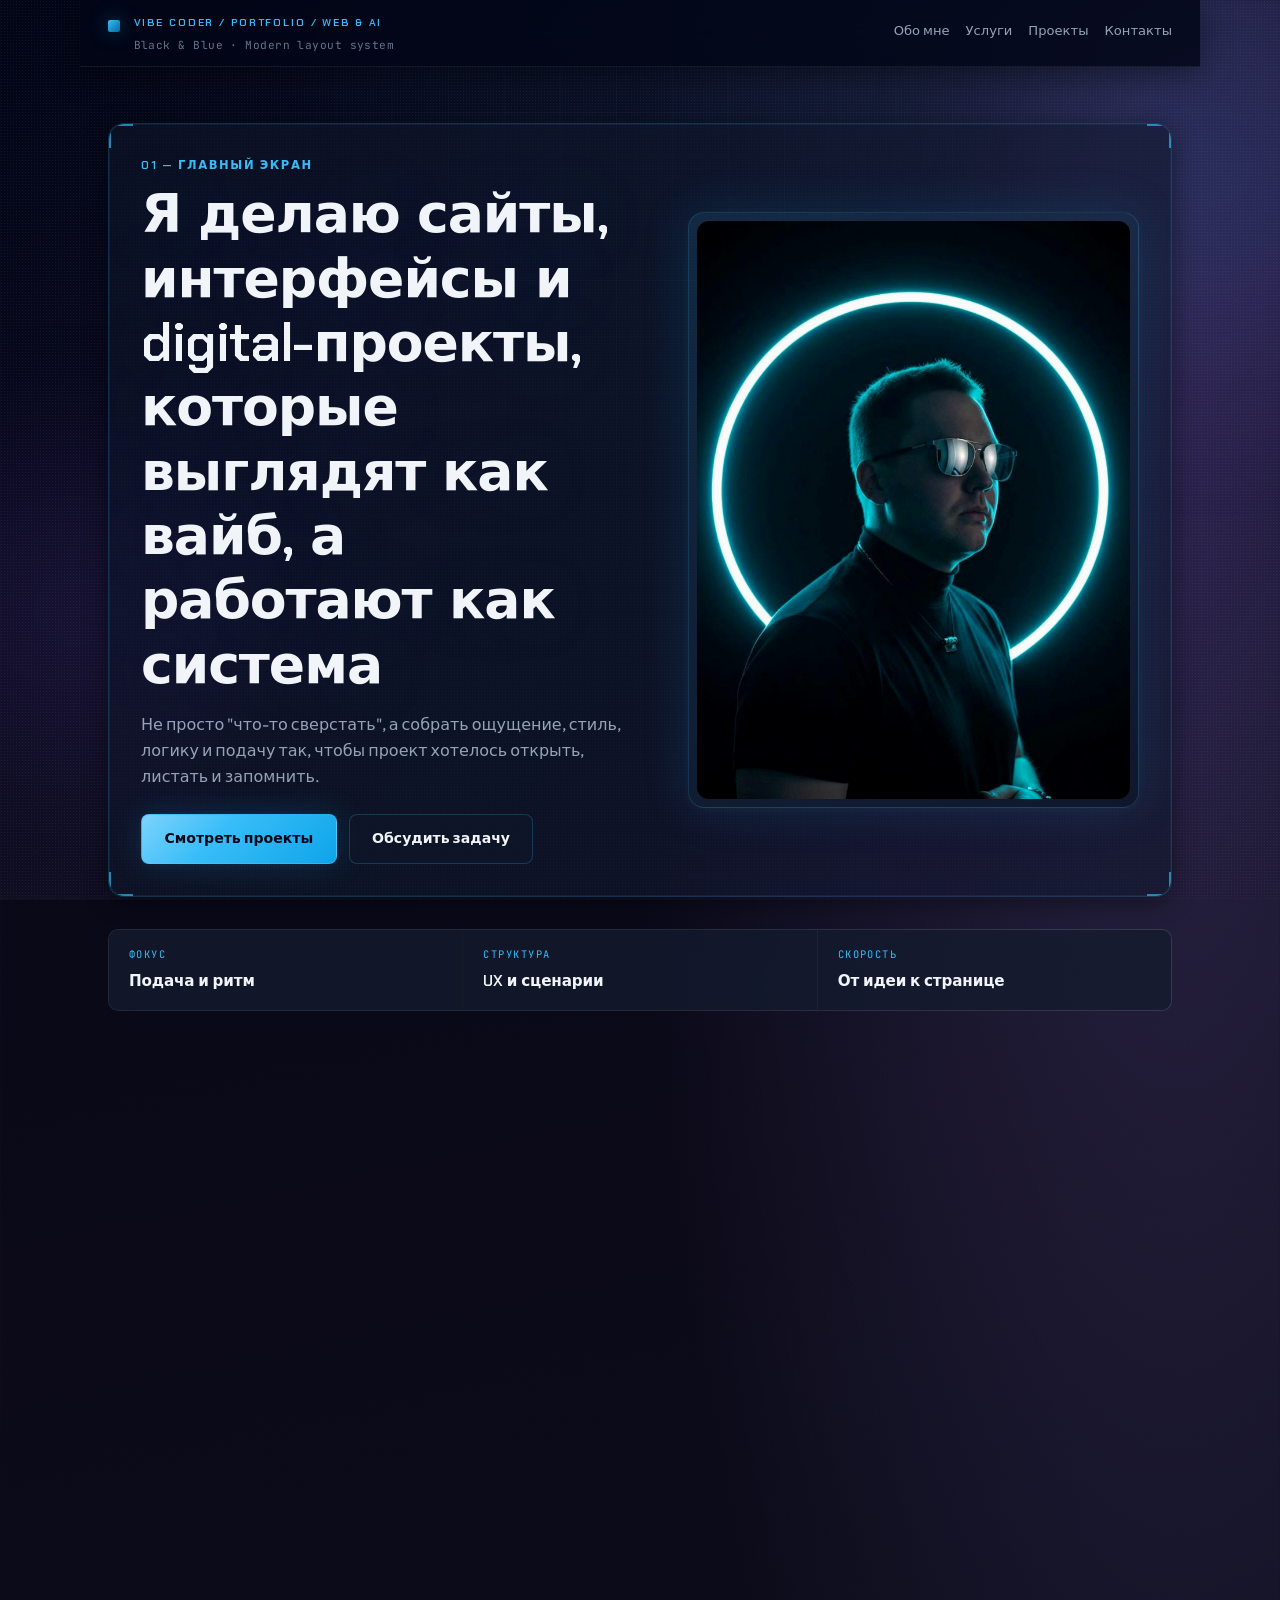
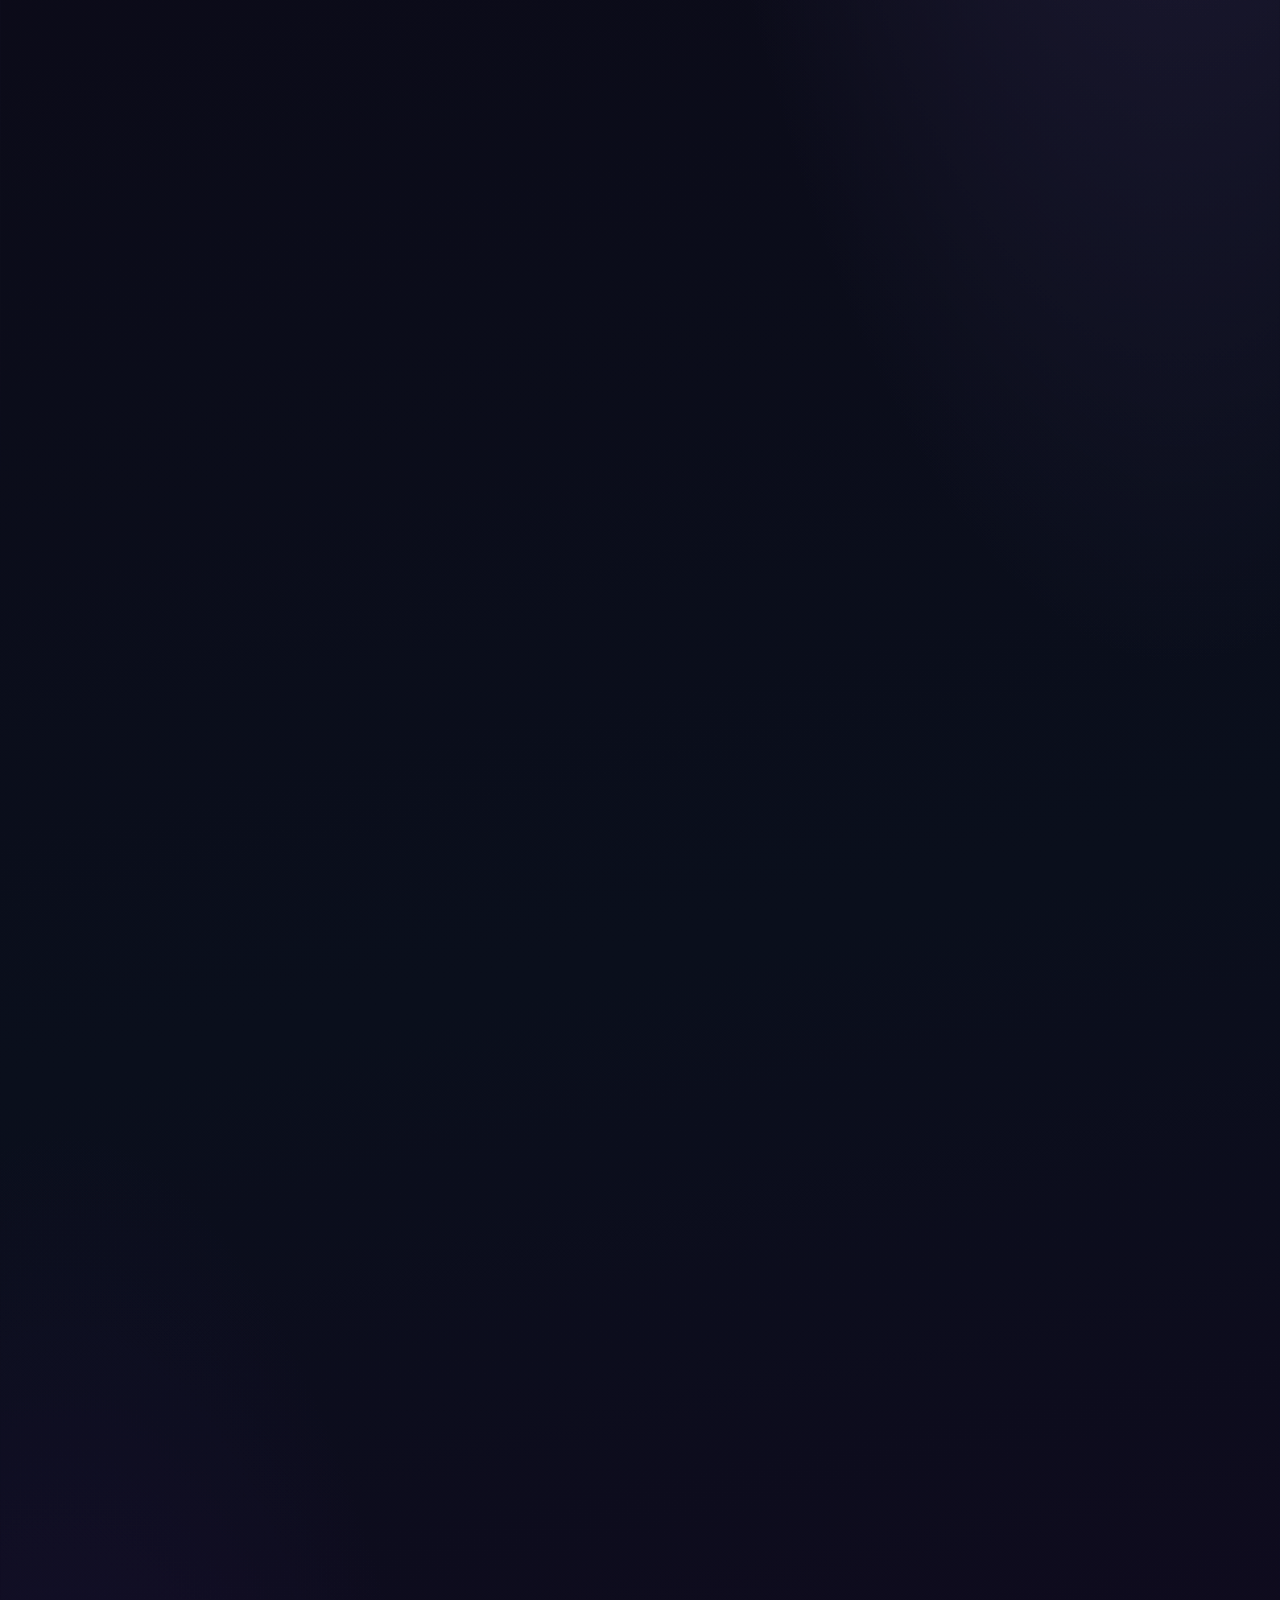
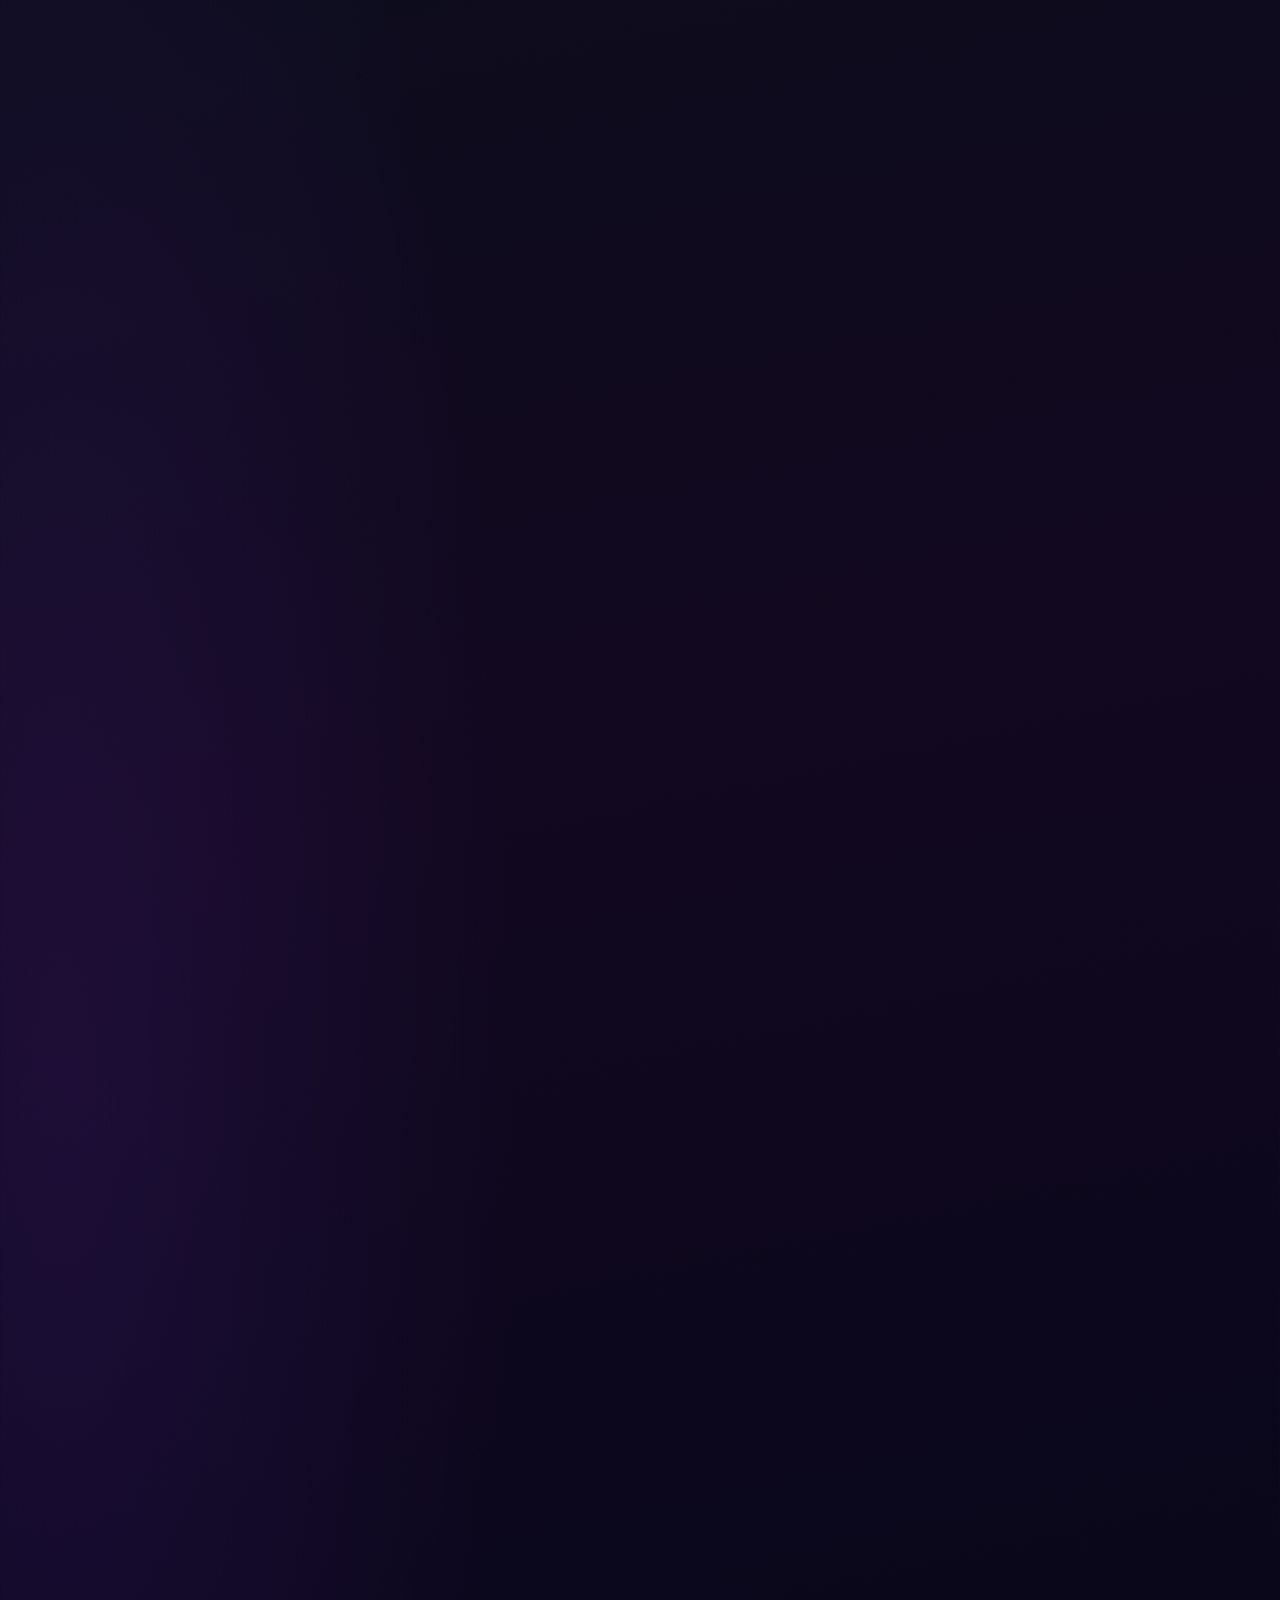
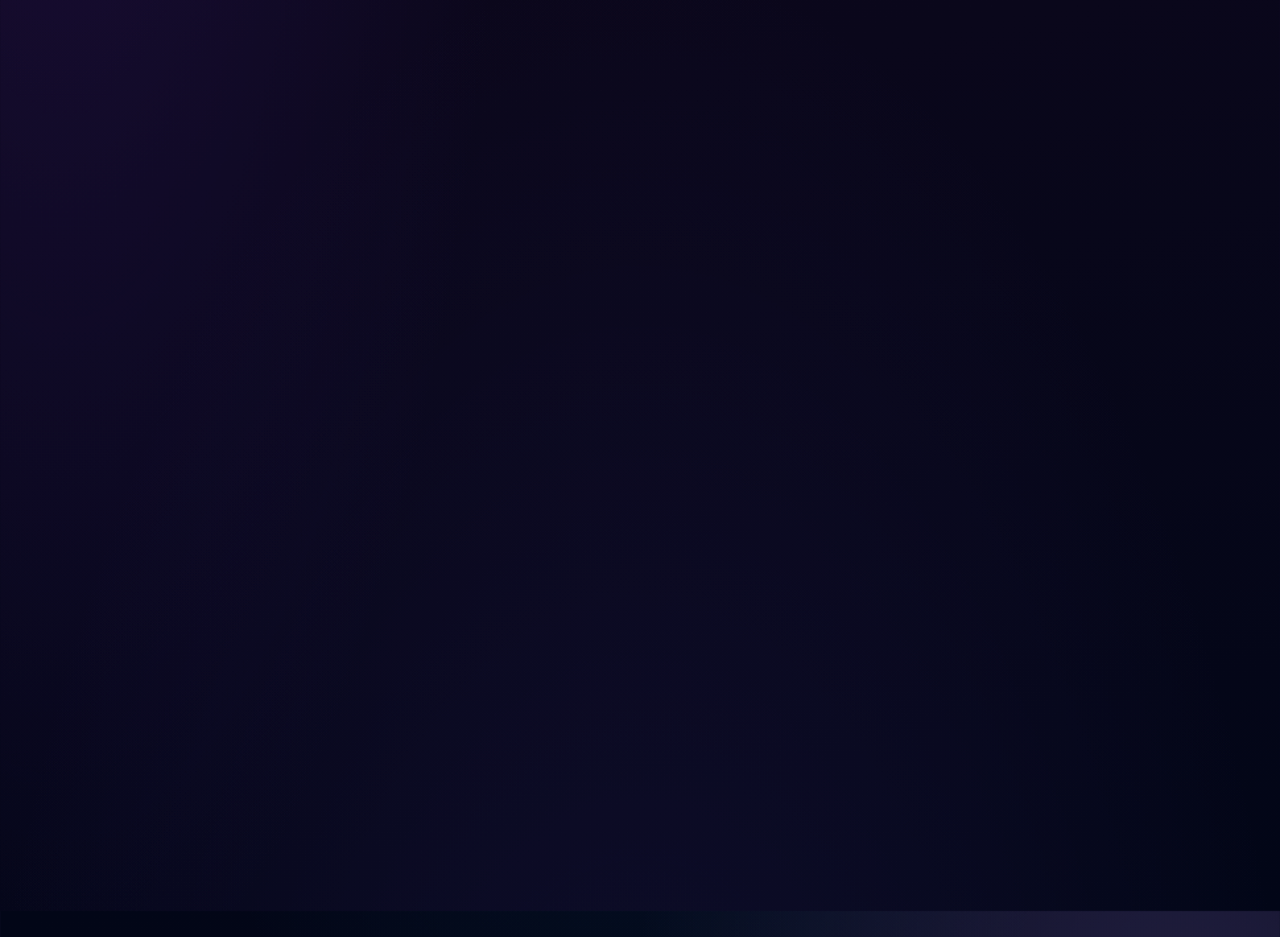
==== index.html @ a3bf0d2c "новый репозиторий" ====
<!DOCTYPE html>
<html lang="ru">
<head>
  <meta charset="UTF-8">
  <meta name="viewport" content="width=device-width, initial-scale=1.0">
  <title>Vibe Coder — Portfolio</title>
  <meta name="description" content="Портфолио вайб-кодера: сайты, интерфейсы и digital-проекты с сильной подачей.">
  <link rel="preconnect" href="https://fonts.googleapis.com">
  <link rel="preconnect" href="https://fonts.gstatic.com" crossorigin>
  <link href="https://fonts.googleapis.com/css2?family=Chakra+Petch:wght@500;600;700&family=JetBrains+Mono:wght@400;500&family=Outfit:wght@400;500;600;700&display=swap" rel="stylesheet">
  <link rel="stylesheet" href="styles.css">
</head>
<body class="theme-cyber">
  <div class="grain" aria-hidden="true"></div>
  <div class="grid-bg" aria-hidden="true"></div>
  <div class="glow-orb glow-orb--1" aria-hidden="true"></div>
  <div class="glow-orb glow-orb--2" aria-hidden="true"></div>

  <header class="site-header">
    <div class="brand">
      <span class="brand__mark" aria-hidden="true"></span>
      <div class="brand__text">
        <p class="topline">Vibe Coder / Portfolio / Web &amp; AI</p>
        <p class="brand__tag">Black &amp; Blue · Modern layout system</p>
      </div>
    </div>
    <nav class="main-nav" aria-label="Основная навигация">
      <a href="#about">Обо мне</a>
      <a href="#skills">Услуги</a>
      <a href="#projects">Проекты</a>
      <a href="#contacts">Контакты</a>
    </nav>
  </header>

  <main class="page-main">
    <section class="section section--hero" id="hero">
      <div class="hero__inner deck-panel">
        <div class="deck-panel__corners" aria-hidden="true"></div>
        <div class="hero-content">
          <span class="section-label">01 — Главный экран</span>
          <h1 class="hero-title" id="hero-title">Я делаю сайты, интерфейсы и digital-проекты, которые выглядят как вайб, а работают как система</h1>
          <p class="lead">
            Не просто "что-то сверстать", а собрать ощущение, стиль, логику и подачу так, чтобы проект хотелось открыть, листать и запомнить.
          </p>
          <div class="hero-actions">
            <a class="btn btn-solid" href="#projects">Смотреть проекты</a>
            <a class="btn btn-ghost" href="#cta">Обсудить задачу</a>
          </div>
        </div>
        <div class="hero-photo-wrap">
          <img
            class="hero-photo"
            src="assets/photo-hero.jpg"
            alt="Портрет владельца портфолио"
          >
        </div>
      </div>
      <div class="metrics-strip">
        <div class="metric">
          <span class="metric__k">Фокус</span>
          <span class="metric__v">Подача и ритм</span>
        </div>
        <div class="metric">
          <span class="metric__k">Структура</span>
          <span class="metric__v">UX и сценарии</span>
        </div>
        <div class="metric">
          <span class="metric__k">Скорость</span>
          <span class="metric__v">От идеи к странице</span>
        </div>
      </div>
    </section>

    <section class="section section--band reveal" id="about">
      <header class="section-head">
        <span class="section-label">02 — Обо мне</span>
        <h2>Я не просто пишу код — я собираю впечатление</h2>
      </header>
      <p class="section-lead">
        Я работаю на стыке кода, визуала, UX и AI-инструментов. Для меня сайт — это не набор блоков. Это ощущение от проекта, ритм, подача, структура и то, как человек чувствует себя внутри интерфейса.
      </p>
      <ul class="list-grid">
        <li><span class="list-grid__i"></span>Лендинги</li>
        <li><span class="list-grid__i"></span>Портфолио</li>
        <li><span class="list-grid__i"></span>Промо-страницы</li>
        <li><span class="list-grid__i"></span>Интерфейсы</li>
        <li><span class="list-grid__i"></span>Спецпроекты</li>
        <li><span class="list-grid__i"></span>Digital-концепты</li>
        <li><span class="list-grid__i"></span>AI-first сайты и продукты</li>
      </ul>
      <p>
        Мой подход — сделать быстро, красиво и не бездумно. Чтобы проект не выглядел как очередной шаблон, собранный без вкуса и идеи.
      </p>
    </section>

    <section class="section reveal" id="skills">
      <header class="section-head">
        <span class="section-label">03 — Компетенции</span>
        <h2>Что я делаю</h2>
      </header>
      <div class="cards-grid">
        <article class="card">
          <span class="card__idx">01</span>
          <h3>Лендинги</h3>
          <p>Сайты, которые не просто "есть", а собирают внимание, держат ритм и ведут человека по смыслу.</p>
        </article>
        <article class="card">
          <span class="card__idx">02</span>
          <h3>Портфолио и личные сайты</h3>
          <p>Страницы, которые показывают не только работы, но и стиль, характер и уровень.</p>
        </article>
        <article class="card">
          <span class="card__idx">03</span>
          <h3>Визуальные концепты</h3>
          <p>Когда нужен не просто сайт, а ощущение: атмосфера, характер, настроение, подача.</p>
        </article>
        <article class="card">
          <span class="card__idx">04</span>
          <h3>AI + Web</h3>
          <p>Использую нейросети как инструмент ускорения и усиления идей, а не как замену мышлению.</p>
        </article>
        <article class="card">
          <span class="card__idx">05</span>
          <h3>UX и структура</h3>
          <p>Продумываю, как человек читает, куда смотрит, где теряется и где принимает решение.</p>
        </article>
        <article class="card">
          <span class="card__idx">06</span>
          <h3>Быстрый запуск</h3>
          <p>Могу собрать сильную первую версию быстро, без месяцев бесконечных согласований.</p>
        </article>
      </div>
    </section>

    <section class="section section--band approach reveal">
      <header class="section-head">
        <span class="section-label">04 — Процесс</span>
        <h2>Как я работаю</h2>
      </header>
      <ol class="steps">
        <li>
          <span class="steps__num">01</span>
          <h3>Сначала вайб</h3>
          <p>Я смотрю не только на задачу, но и на ощущение, которое должен передавать проект.</p>
        </li>
        <li>
          <span class="steps__num">02</span>
          <h3>Потом структура</h3>
          <p>Красивый сайт без логики — это просто красивая обертка. Поэтому я собираю смысл, сценарий и путь пользователя.</p>
        </li>
        <li>
          <span class="steps__num">03</span>
          <h3>Потом реализация</h3>
          <p>Когда есть стиль и логика, проект собирается быстрее, точнее и выглядит сильно.</p>
        </li>
      </ol>
    </section>

    <section class="section reveal" id="projects">
      <header class="section-head">
        <span class="section-label">05 — Кейсы</span>
        <h2>Избранные проекты</h2>
      </header>
      <p class="section-lead">Подборка кейсов: от лендингов и портфолио до промо и концептов.</p>

      <div class="projects-grid">
        <article class="project">
          <span class="card__idx">A</span>
          <h3>AI Landing Experience</h3>
          <p>Лендинг для digital-продукта с акцентом на атмосферу, скорость восприятия и современный визуал.</p>
          <p class="done">Что сделано: структура, тексты, дизайн-концепция, сборка.</p>
        </article>
        <article class="project">
          <span class="card__idx">B</span>
          <h3>Portfolio for Creative Expert</h3>
          <p>Личный сайт-портфолио, который показывает не только кейсы, но и стиль человека.</p>
          <p class="done">Что сделано: позиционирование, подача, визуальный ритм, упаковка работ.</p>
        </article>
        <article class="project">
          <span class="card__idx">C</span>
          <h3>Bot &amp; Funnel Page</h3>
          <p>Промо-страница под воронку и digital-продукт с акцентом на конверсию и легкость восприятия.</p>
          <p class="done">Что сделано: логика блоков, тексты, CTA, визуальный каркас.</p>
        </article>
        <article class="project">
          <span class="card__idx">D</span>
          <h3>Concept Site for AI Creator</h3>
          <p>Сайт с упором на трендовую подачу, сильный первый экран и ощущение "это хочется переслать".</p>
          <p class="done">Что сделано: creative direction, структура, визуальная концепция.</p>
        </article>
      </div>
    </section>

    <section class="section section--band why reveal">
      <header class="section-head">
        <span class="section-label">06 — Ценность</span>
        <h2>Почему ко мне идут не просто за кодом</h2>
      </header>
      <div class="why__panel deck-panel">
        <div class="deck-panel__corners" aria-hidden="true"></div>
        <p>
          Потому что я умею видеть проект целиком: не только как это собрать, но и как это подать, как это будет восприниматься, где человек зацепится взглядом, что запомнит и почему это будет выглядеть дороже, чем стоит.
        </p>
        <p class="accent-line">Эстетика + структура + digital-мышление + скорость</p>
      </div>
    </section>

    <section class="section stack reveal">
      <header class="section-head">
        <span class="section-label">07 — Стек</span>
        <h2>Инструменты</h2>
      </header>
      <div class="badges">
        <span>ChatGPT</span>
        <span>Cursor</span>
        <span>HTML / CSS / JS</span>
        <span>React</span>
        <span>Tailwind</span>
        <span>Framer Motion</span>
        <span>Figma</span>
        <span>Tilda / Webflow / custom</span>
        <span>Telegram / Bots / AI tools</span>
      </div>
      <p class="stack-note">Главный инструмент — не стек, а вкус, насмотренность и умение собирать цельное впечатление.</p>
    </section>

    <section class="section section--band audience reveal">
      <header class="section-head">
        <span class="section-label">08 — Аудитория</span>
        <h2>Кому подойдет моя работа</h2>
      </header>
      <ul class="audience-list">
        <li>Экспертам</li>
        <li>Креаторам</li>
        <li>Digital-проектам</li>
        <li>AI-продуктам</li>
        <li>Студиям</li>
        <li>Тем, кому нужен сайт с характером</li>
        <li>Тем, кто не хочет шаблонную безликую страницу</li>
      </ul>
    </section>

    <section class="section manifesto reveal">
      <div class="manifesto__wrap deck-panel">
        <div class="deck-panel__corners" aria-hidden="true"></div>
        <span class="section-label section-label--center">09 — Манифест</span>
        <blockquote>
          Хороший сайт — это не когда "нормально сверстано". Это когда у проекта появляется энергия, форма и ощущение, что он живой.
        </blockquote>
      </div>
    </section>

    <section class="section final-cta reveal" id="cta">
      <header class="section-head section-head--center">
        <span class="section-label">10 — Следующий шаг</span>
        <h2>Если тебе нужен сайт, который выглядит сильно и ощущается современно — давай соберем</h2>
      </header>
      <p class="section-lead section-lead--center">Концепция, структура, упаковка и реализация — от первого вайба до готовой страницы.</p>
      <div class="hero-actions hero-actions--center">
        <a class="btn btn-solid" href="#contacts">Написать мне</a>
        <a class="btn btn-ghost" href="#projects">К проектам</a>
      </div>
    </section>
  </main>

  <footer class="site-footer reveal" id="contacts">
    <div class="site-footer__grid">
      <div class="footer-brand">
        <span class="brand__mark brand__mark--lg" aria-hidden="true"></span>
        <div>
          <p class="footer-brand__name">Vibe Coder</p>
          <p class="footer-brand__sub">Portfolio · Web &amp; AI · Black &amp; Blue system</p>
        </div>
      </div>
      <div class="footer-col">
        <p class="footer-col__title">Контакты</p>
        <p><strong>Telegram:</strong> @yourname</p>
        <p><strong>Email:</strong> hello@yourmail.com</p>
      </div>
      <div class="footer-col">
        <p class="footer-col__title">Площадки</p>
        <p>Behance / Dribbble / GitHub / Notion / Instagram</p>
      </div>
    </div>
    <p class="site-footer__bar">© Портфолио · Собрано как единая визуальная система</p>
  </footer>

  <script>
    (function () {
      function escapeHtml(str) {
        var d = document.createElement("div");
        d.textContent = str;
        return d.innerHTML;
      }

      var reduced = window.matchMedia("(prefers-reduced-motion: reduce)").matches;
      var h1 = document.getElementById("hero-title");
      if (h1 && !reduced) {
        var raw = h1.textContent.trim();
        var words = raw.split(/\s+/).filter(Boolean);
        h1.innerHTML = words
          .map(function (w, i) {
            return (
              '<span class="blur-text__word" style="--word-i:' +
              i +
              '" aria-hidden="true">' +
              escapeHtml(w) +
              "</span>"
            );
          })
          .join(" ");
        h1.setAttribute("aria-label", raw);
        h1.classList.add("hero-title--ready");
        var blurIo = new IntersectionObserver(
          function (entries) {
            entries.forEach(function (entry) {
              if (!entry.isIntersecting) return;
              entry.target.classList.add("is-blur-visible");
              blurIo.unobserve(entry.target);
            });
          },
          { threshold: 0.12, rootMargin: "0px 0px -40px 0px" }
        );
        blurIo.observe(h1);
      }

      if (reduced) {
        document.querySelectorAll(".reveal").forEach(function (el) {
          el.classList.add("is-visible");
        });
        return;
      }
      var io = new IntersectionObserver(
        function (entries) {
          entries.forEach(function (entry) {
            if (entry.isIntersecting) entry.target.classList.add("is-visible");
          });
        },
        { threshold: 0.08, rootMargin: "0px 0px -32px 0px" }
      );
      document.querySelectorAll(".reveal").forEach(function (el) {
        io.observe(el);
      });
    })();
  </script>
</body>
</html>
---- styles.css ----
/* Полная визуальная система под шаблон Black & Blue Modern Cybersecurity (Canva) */

:root {
  --bg-deep: #020617;
  --bg: #0a0f1c;
  --bg-band: #0c1220;
  --bg-elevated: #0f172a;
  --bg-card: rgba(15, 23, 42, 0.55);
  --text: #f1f5f9;
  --text-secondary: #94a3b8;
  --muted: #64748b;
  --accent: #38bdf8;
  --accent-strong: #0ea5e9;
  --accent-deep: #0369a1;
  --accent-glow: rgba(56, 189, 248, 0.4);
  --line: rgba(56, 189, 248, 0.22);
  --line-dim: rgba(148, 163, 184, 0.1);
  --card-border: rgba(56, 189, 248, 0.18);
  --shadow-sm: 0 2px 8px 0 rgba(63, 69, 81, 0.16);
  --shadow-panel: 0 4px 24px rgba(0, 0, 0, 0.45), 0 0 0 1px rgba(56, 189, 248, 0.08) inset;
  --shadow-glow: 0 0 48px rgba(14, 165, 233, 0.15);
  --lilac: #a78bfa;
  --lilac-deep: #7c3aed;
  --lilac-glow: rgba(167, 139, 250, 0.22);
  --violet-glow: rgba(139, 92, 246, 0.18);
  --max-width: 1120px;
  --space-section: clamp(3.5rem, 8vw, 6.5rem);
  --space-gutter: clamp(1rem, 4vw, 1.75rem);
  --radius-lg: 16px;
  --radius-sm: 10px;
  --font-body: "Outfit", system-ui, sans-serif;
  --font-heading: "Chakra Petch", system-ui, sans-serif;
  --font-mono: "JetBrains Mono", ui-monospace, monospace;
  --ease-out: cubic-bezier(0.22, 1, 0.36, 1);
  --dur: 0.85s;
  /* Анимация заголовка: плавное появление слов */
  --blur-word-delay: 0.14s;
  --blur-word-duration: 0.95s;
  --blur-ease: cubic-bezier(0.33, 1, 0.32, 1);
}

*,
*::before,
*::after {
  box-sizing: border-box;
}

html {
  scroll-behavior: smooth;
  color-scheme: dark;
}

body.theme-cyber {
  margin: 0;
  color: var(--text);
  background-color: var(--bg-deep);
  background-image:
    radial-gradient(ellipse 95% 70% at 50% -28%, rgba(14, 165, 233, 0.14), transparent 52%),
    radial-gradient(ellipse 75% 55% at 92% 8%, rgba(167, 139, 250, 0.2), transparent 58%),
    radial-gradient(ellipse 65% 50% at 5% 75%, rgba(124, 58, 237, 0.12), transparent 55%),
    radial-gradient(ellipse 90% 45% at 50% 110%, rgba(139, 92, 246, 0.1), transparent 60%),
    linear-gradient(
      168deg,
      #020617 0%,
      #0c0a18 22%,
      #0a0f1c 45%,
      #12081f 68%,
      #020617 100%
    );
  font-family: var(--font-body);
  line-height: 1.65;
  min-height: 100vh;
  position: relative;
}

body.theme-cyber::after {
  content: "";
  position: fixed;
  inset: 0;
  z-index: 0;
  pointer-events: none;
  background: linear-gradient(
    125deg,
    transparent 0%,
    rgba(167, 139, 250, 0.06) 35%,
    rgba(56, 189, 248, 0.05) 52%,
    rgba(124, 58, 237, 0.07) 78%,
    transparent 100%
  );
  opacity: 0.85;
}

.glow-orb {
  position: fixed;
  border-radius: 50%;
  filter: blur(80px);
  pointer-events: none;
  z-index: 0;
  opacity: 0.35;
}

.glow-orb--1 {
  width: min(60vw, 520px);
  height: min(60vw, 520px);
  top: -10%;
  right: -15%;
  background: radial-gradient(
    circle,
    rgba(14, 165, 233, 0.42) 0%,
    rgba(167, 139, 250, 0.28) 42%,
    transparent 72%
  );
}

.glow-orb--2 {
  width: min(50vw, 400px);
  height: min(50vw, 400px);
  bottom: 10%;
  left: -10%;
  background: radial-gradient(
    circle,
    rgba(139, 92, 246, 0.38) 0%,
    rgba(124, 58, 237, 0.22) 45%,
    transparent 72%
  );
}

.grid-bg {
  position: fixed;
  inset: 0;
  z-index: 0;
  pointer-events: none;
  background-image:
    linear-gradient(rgba(167, 139, 250, 0.035) 1px, transparent 1px),
    linear-gradient(90deg, rgba(56, 189, 248, 0.04) 1px, transparent 1px);
  background-size: 56px 56px;
  mask-image: radial-gradient(ellipse 75% 65% at 50% 25%, black 15%, transparent 70%);
}

.grain {
  position: fixed;
  inset: 0;
  pointer-events: none;
  opacity: 0.055;
  background-image: radial-gradient(#fff 0.35px, transparent 0.35px);
  background-size: 3px 3px;
  z-index: 1;
}

.page-main {
  position: relative;
  z-index: 2;
}

.site-header,
.section {
  position: relative;
  z-index: 2;
}

/* ——— Шапка + бренд ——— */
.site-header {
  position: sticky;
  top: 0;
  z-index: 50;
  max-width: var(--max-width);
  margin: 0 auto;
  padding: 0.9rem var(--space-gutter) 0.75rem;
  display: flex;
  flex-wrap: wrap;
  align-items: center;
  justify-content: space-between;
  gap: 0.75rem 1.5rem;
  backdrop-filter: blur(20px);
  -webkit-backdrop-filter: blur(20px);
  background: rgba(2, 6, 23, 0.82);
  border-bottom: 1px solid var(--line-dim);
  box-shadow: 0 8px 32px rgba(0, 0, 0, 0.4);
}

.brand {
  display: flex;
  align-items: flex-start;
  gap: 0.85rem;
  flex: 1 1 auto;
  min-width: min(100%, 14rem);
}

.brand__mark {
  width: 12px;
  height: 12px;
  margin-top: 0.35rem;
  flex-shrink: 0;
  background: linear-gradient(135deg, var(--accent), var(--accent-deep));
  box-shadow: 0 0 20px var(--accent-glow);
  border-radius: 2px;
}

.brand__mark--lg {
  width: 16px;
  height: 16px;
  margin-top: 0.2rem;
}

.brand__text {
  min-width: 0;
}

.topline {
  margin: 0;
  font-family: var(--font-heading);
  text-transform: uppercase;
  letter-spacing: 0.18em;
  font-size: 0.65rem;
  font-weight: 600;
  color: var(--accent);
}

.brand__tag {
  margin: 0.25rem 0 0;
  font-size: 0.7rem;
  color: var(--muted);
  font-family: var(--font-mono);
  letter-spacing: 0.04em;
}

.main-nav {
  display: flex;
  gap: 1rem;
  flex-wrap: wrap;
  justify-content: flex-end;
  margin-left: auto;
  padding-bottom: 0.4rem;
}

.main-nav a {
  color: var(--text-secondary);
  text-decoration: none;
  font-size: 0.82rem;
  font-weight: 500;
  position: relative;
  padding: 0.2rem 0;
  transition: color 0.25s var(--ease-out);
}

.main-nav a::after {
  content: "";
  position: absolute;
  left: 0;
  bottom: 0;
  width: 100%;
  height: 1px;
  background: linear-gradient(90deg, var(--accent), transparent);
  transform: scaleX(0);
  transform-origin: left;
  transition: transform 0.3s var(--ease-out);
}

.main-nav a:hover {
  color: var(--accent);
}

.main-nav a:hover::after,
.main-nav a:focus-visible::after {
  transform: scaleX(1);
}

.main-nav a:focus-visible {
  outline: 2px solid var(--accent);
  outline-offset: 4px;
  border-radius: 4px;
}

/* ——— Секции общие ——— */
.section {
  max-width: var(--max-width);
  margin: 0 auto;
  padding: var(--space-section) var(--space-gutter) 0;
}

.section--band {
  background: linear-gradient(180deg, transparent 0%, rgba(12, 18, 32, 0.65) 40%, rgba(12, 18, 32, 0.4) 100%);
  border-top: 1px solid var(--line-dim);
  border-bottom: 1px solid var(--line-dim);
  margin-top: 0.5rem;
}

.section-head {
  margin-bottom: 1.5rem;
  padding-bottom: 1rem;
  border-bottom: 1px solid var(--line-dim);
}

.section-head--center {
  text-align: center;
  border-bottom: none;
  padding-bottom: 0;
}

.section-label {
  display: block;
  font-family: var(--font-heading);
  font-size: 0.72rem;
  font-weight: 600;
  letter-spacing: 0.14em;
  text-transform: uppercase;
  color: var(--accent);
  margin-bottom: 0.65rem;
}

.section-label--center {
  text-align: center;
}

.section-lead {
  font-size: 1.05rem;
  color: var(--text-secondary);
  max-width: 62ch;
  margin: 0 0 1.25rem;
}

.section-lead--center {
  margin-left: auto;
  margin-right: auto;
  text-align: center;
}

h1,
h2,
h3,
h4 {
  margin: 0;
  font-family: var(--font-heading);
  font-weight: 600;
  color: var(--text);
  letter-spacing: -0.02em;
}

h1 {
  line-height: 1.1;
  font-size: clamp(1.85rem, 4.2vw, 3.35rem);
  max-width: 20ch;
  text-shadow: 0 0 80px rgba(56, 189, 248, 0.15);
}

h2 {
  line-height: 1.14;
  font-size: clamp(1.5rem, 3.2vw, 2.35rem);
  max-width: 24ch;
}

h3 {
  line-height: 1.2;
  font-size: clamp(1.05rem, 1.8vw, 1.35rem);
}

h4 {
  line-height: 1.25;
  font-size: 1rem;
}

/* ——— Deck panel (углы как на слайдах) ——— */
.deck-panel {
  position: relative;
  padding: clamp(1.25rem, 3vw, 2rem);
  background: var(--bg-card);
  border: 1px solid var(--card-border);
  border-radius: var(--radius-lg);
  box-shadow: var(--shadow-panel);
}

.deck-panel__corners {
  position: absolute;
  inset: 0;
  border-radius: var(--radius-lg);
  pointer-events: none;
  background:
    linear-gradient(var(--accent), var(--accent)) top left / 24px 2px no-repeat,
    linear-gradient(var(--accent), var(--accent)) top left / 2px 24px no-repeat,
    linear-gradient(var(--accent), var(--accent)) top right / 24px 2px no-repeat,
    linear-gradient(var(--accent), var(--accent)) top right / 2px 24px no-repeat,
    linear-gradient(var(--accent), var(--accent)) bottom left / 24px 2px no-repeat,
    linear-gradient(var(--accent), var(--accent)) bottom left / 2px 24px no-repeat,
    linear-gradient(var(--accent), var(--accent)) bottom right / 24px 2px no-repeat,
    linear-gradient(var(--accent), var(--accent)) bottom right / 2px 24px no-repeat;
  opacity: 0.65;
}

.deck-panel__corners--sm {
  opacity: 0.5;
}

/* ——— Hero ——— */
.section--hero {
  padding-top: clamp(2rem, 5vw, 3.5rem);
}

.hero__inner {
  display: grid;
  grid-template-columns: 1.05fr 0.95fr;
  gap: clamp(1.75rem, 4vw, 3rem);
  align-items: center;
}

.hero-content .section-label {
  animation: heroIn 0.85s var(--ease-out) both;
}

.hero-content h1 {
  margin-top: 0.5rem;
}

/* Анимация появления слов (адаптация BlurText: слова, сверху, blur → чёткость) */
.hero-title.hero-title--ready {
  display: flex;
  flex-wrap: wrap;
  column-gap: 0.32em;
  row-gap: 0.1em;
  align-items: baseline;
}

.hero-title.hero-title--ready .blur-text__word {
  display: inline-block;
  opacity: 0;
  filter: blur(8px);
  transform: translate3d(0, -0.28em, 0);
  will-change: transform, filter, opacity;
}

.hero-title.is-blur-visible .blur-text__word {
  animation: blurTextWordIn var(--blur-word-duration) var(--blur-ease) forwards;
  animation-delay: calc(var(--word-i) * var(--blur-word-delay));
}

@keyframes blurTextWordIn {
  0% {
    opacity: 0;
    filter: blur(8px);
    transform: translate3d(0, -0.28em, 0);
  }
  28% {
    opacity: 0.22;
    filter: blur(6px);
    transform: translate3d(0, -0.14em, 0);
  }
  52% {
    opacity: 0.62;
    filter: blur(3px);
    transform: translate3d(0, -0.04em, 0);
  }
  78% {
    opacity: 0.92;
    filter: blur(0.8px);
    transform: translate3d(0, 0.015em, 0);
  }
  100% {
    opacity: 1;
    filter: blur(0);
    transform: translate3d(0, 0, 0);
  }
}

.hero-content .lead {
  animation: heroIn 0.9s var(--ease-out) 0.12s both;
  margin-top: 1rem;
}

.hero-actions {
  animation: heroIn 0.9s var(--ease-out) 0.18s both;
  margin-top: 1.5rem;
}

.hero-photo-wrap {
  animation: heroPhotoIn 1s var(--ease-out) 0.1s both;
  border-radius: var(--radius-lg);
  padding: 0.5rem;
  background: linear-gradient(145deg, rgba(56, 189, 248, 0.12), rgba(15, 23, 42, 0.9));
  border: 1px solid var(--card-border);
  box-shadow: var(--shadow-sm), var(--shadow-glow);
}

.hero-photo {
  width: 100%;
  display: block;
  border-radius: 12px;
  object-fit: cover;
  aspect-ratio: 3 / 4;
  filter: contrast(1.05) saturate(1.05) brightness(0.98);
}

@keyframes heroIn {
  from {
    opacity: 0;
    transform: translateY(22px);
  }
  to {
    opacity: 1;
    transform: translateY(0);
  }
}

@keyframes heroPhotoIn {
  from {
    opacity: 0;
    transform: translateY(18px);
  }
  to {
    opacity: 1;
    transform: translateY(0);
  }
}

.metrics-strip {
  display: grid;
  grid-template-columns: repeat(3, 1fr);
  gap: 1px;
  margin-top: 2rem;
  background: var(--line-dim);
  border-radius: var(--radius-sm);
  overflow: hidden;
  border: 1px solid var(--line-dim);
}

.metric {
  padding: 1rem 1.25rem;
  background: rgba(15, 23, 42, 0.75);
  display: flex;
  flex-direction: column;
  gap: 0.35rem;
}

.metric__k {
  font-family: var(--font-mono);
  font-size: 0.65rem;
  letter-spacing: 0.14em;
  text-transform: uppercase;
  color: var(--accent);
}

.metric__v {
  font-family: var(--font-heading);
  font-size: 0.95rem;
  font-weight: 600;
  letter-spacing: -0.01em;
  color: var(--text);
}

.hero-actions {
  display: flex;
  flex-wrap: wrap;
  gap: 0.75rem;
}

.hero-actions--center {
  justify-content: center;
}

.btn {
  text-decoration: none;
  padding: 0.78rem 1.4rem;
  border-radius: 8px;
  border: 1px solid transparent;
  font-weight: 600;
  font-size: 0.88rem;
  transition:
    transform 0.28s var(--ease-out),
    box-shadow 0.28s var(--ease-out),
    border-color 0.28s,
    background 0.28s;
}

.btn:focus-visible {
  outline: 2px solid var(--accent);
  outline-offset: 3px;
}

.btn:hover {
  transform: translateY(-2px);
}

.btn-solid {
  color: #020617;
  background: linear-gradient(135deg, #7dd3fc 0%, #38bdf8 40%, #0ea5e9 100%);
  border-color: rgba(56, 189, 248, 0.5);
  box-shadow: var(--shadow-sm), 0 0 32px rgba(14, 165, 233, 0.2);
}

.btn-ghost {
  color: var(--text);
  border-color: var(--line);
  background: rgba(15, 23, 42, 0.6);
}

.btn-ghost:hover {
  border-color: var(--accent);
  background: rgba(14, 165, 233, 0.08);
}

p {
  margin: 0.75rem 0 0;
  color: var(--text-secondary);
  max-width: 65ch;
}

/* ——— Списки услуг ——— */
.list-grid {
  list-style: none;
  margin: 1.5rem 0 0;
  padding: 0;
  display: grid;
  grid-template-columns: repeat(3, minmax(0, 1fr));
  gap: 0.65rem;
}

.list-grid li {
  display: flex;
  align-items: center;
  gap: 0.6rem;
  padding: 0.65rem 0.85rem;
  border: 1px solid var(--card-border);
  border-radius: var(--radius-sm);
  background: rgba(2, 6, 23, 0.45);
  font-size: 0.9rem;
  font-weight: 500;
  color: var(--text);
  transition: border-color 0.25s, background 0.25s;
}

.list-grid li:hover {
  border-color: rgba(56, 189, 248, 0.35);
  background: rgba(14, 165, 233, 0.06);
}

.list-grid__i {
  width: 6px;
  height: 6px;
  background: var(--accent);
  border-radius: 1px;
  flex-shrink: 0;
  box-shadow: 0 0 10px var(--accent-glow);
}

/* ——— Карточки ——— */
.cards-grid,
.projects-grid {
  display: grid;
  grid-template-columns: repeat(2, minmax(0, 1fr));
  gap: 1rem;
  margin-top: 0.5rem;
}

.card,
.project {
  position: relative;
  padding: 1.35rem 1.25rem 1.25rem 1.35rem;
  background: var(--bg-card);
  border: 1px solid var(--card-border);
  border-radius: var(--radius-lg);
  backdrop-filter: blur(12px);
  box-shadow: var(--shadow-sm);
  transition: transform 0.35s var(--ease-out), border-color 0.35s, box-shadow 0.35s;
}

.card__idx {
  position: absolute;
  top: 1rem;
  right: 1rem;
  font-family: var(--font-mono);
  font-size: 0.7rem;
  font-weight: 600;
  color: var(--muted);
  opacity: 0.9;
}

.card h3,
.project h3 {
  margin: 0 0 0.5rem;
  padding-right: 2.5rem;
}

.card p,
.project p {
  margin-top: 0;
  font-size: 0.92rem;
}

.card:hover,
.project:hover {
  transform: translateY(-4px);
  border-color: rgba(56, 189, 248, 0.35);
  box-shadow: var(--shadow-sm), var(--shadow-glow);
}

.done {
  margin-top: 0.65rem !important;
  padding-top: 0.65rem;
  border-top: 1px solid var(--line-dim);
  font-size: 0.82rem !important;
  color: var(--muted) !important;
  font-family: var(--font-mono);
}

/* ——— Шаги ——— */
.steps {
  list-style: none;
  padding: 0;
  margin: 0.5rem 0 0;
  display: grid;
  grid-template-columns: repeat(3, minmax(0, 1fr));
  gap: 1rem;
}

.steps li {
  position: relative;
  padding: 1.35rem 1.15rem;
  background: var(--bg-card);
  border: 1px solid var(--card-border);
  border-radius: var(--radius-lg);
  box-shadow: var(--shadow-sm);
}

.steps__num {
  font-family: var(--font-mono);
  font-size: 0.75rem;
  font-weight: 700;
  color: var(--accent);
  display: block;
  margin-bottom: 0.5rem;
}

.steps h3 {
  margin-bottom: 0.45rem;
}

/* ——— Why panel ——— */
.why__panel p {
  margin-top: 0;
}

.accent-line {
  margin-top: 1rem !important;
  font-family: var(--font-heading);
  font-size: 1.05rem;
  font-weight: 600;
  color: var(--accent);
  letter-spacing: -0.01em;
}

/* ——— Stack ——— */
.badges {
  display: flex;
  flex-wrap: wrap;
  gap: 0.5rem;
  margin: 0.5rem 0 1rem;
}

.badges span {
  font-family: var(--font-mono);
  font-size: 0.72rem;
  padding: 0.4rem 0.75rem;
  border: 1px solid var(--line);
  border-radius: 6px;
  color: var(--text-secondary);
  background: rgba(2, 6, 23, 0.5);
  transition: border-color 0.25s, color 0.25s;
}

.badges span:hover {
  border-color: var(--accent);
  color: var(--text);
}

.stack-note {
  margin-top: 0.5rem;
  font-size: 0.95rem;
  font-style: italic;
  color: var(--muted);
  max-width: 52ch;
}

/* ——— Audience ——— */
.audience-list {
  list-style: none;
  margin: 0.5rem 0 0;
  padding: 0;
  display: grid;
  grid-template-columns: repeat(2, minmax(0, 1fr));
  gap: 0.6rem;
}

.audience-list li {
  padding: 0.65rem 0.9rem;
  border: 1px solid var(--card-border);
  border-radius: var(--radius-sm);
  background: rgba(2, 6, 23, 0.4);
  font-size: 0.9rem;
  color: var(--text);
  transition: border-color 0.25s, background 0.25s;
}

.audience-list li:hover {
  border-color: rgba(56, 189, 248, 0.35);
  background: rgba(14, 165, 233, 0.05);
}

/* ——— Manifesto ——— */
.manifesto__wrap {
  text-align: center;
  padding: clamp(2rem, 5vw, 3rem);
}

.manifesto blockquote {
  margin: 1rem 0 0;
  font-family: var(--font-heading);
  font-size: clamp(1.35rem, 2.8vw, 2.15rem);
  line-height: 1.22;
  font-weight: 600;
  letter-spacing: -0.02em;
  color: var(--text);
  border: none;
  padding: 0;
  max-width: 36ch;
  margin-left: auto;
  margin-right: auto;
  text-shadow: 0 0 60px rgba(56, 189, 248, 0.12);
}

/* ——— Reveal ——— */
.reveal {
  opacity: 0;
  transform: translateY(26px);
  transition: opacity var(--dur) var(--ease-out), transform var(--dur) var(--ease-out);
}

.reveal.is-visible {
  opacity: 1;
  transform: translateY(0);
}

.reveal .cards-grid .card,
.reveal .projects-grid .project,
.reveal .steps li,
.reveal .list-grid li,
.reveal .audience-list li,
.reveal .badges span {
  opacity: 0;
  transform: translateY(14px);
  transition:
    opacity 0.6s var(--ease-out),
    transform 0.6s var(--ease-out);
}

.reveal.is-visible .cards-grid .card,
.reveal.is-visible .projects-grid .project,
.reveal.is-visible .steps li,
.reveal.is-visible .list-grid li,
.reveal.is-visible .audience-list li,
.reveal.is-visible .badges span {
  opacity: 1;
  transform: translateY(0);
}

.reveal.is-visible .cards-grid .card:nth-child(1) { transition-delay: 0.04s; }
.reveal.is-visible .cards-grid .card:nth-child(2) { transition-delay: 0.08s; }
.reveal.is-visible .cards-grid .card:nth-child(3) { transition-delay: 0.12s; }
.reveal.is-visible .cards-grid .card:nth-child(4) { transition-delay: 0.16s; }
.reveal.is-visible .cards-grid .card:nth-child(5) { transition-delay: 0.2s; }
.reveal.is-visible .cards-grid .card:nth-child(6) { transition-delay: 0.24s; }

.reveal.is-visible .projects-grid .project:nth-child(1) { transition-delay: 0.04s; }
.reveal.is-visible .projects-grid .project:nth-child(2) { transition-delay: 0.08s; }
.reveal.is-visible .projects-grid .project:nth-child(3) { transition-delay: 0.12s; }
.reveal.is-visible .projects-grid .project:nth-child(4) { transition-delay: 0.16s; }

.reveal.is-visible .steps li:nth-child(1) { transition-delay: 0.05s; }
.reveal.is-visible .steps li:nth-child(2) { transition-delay: 0.1s; }
.reveal.is-visible .steps li:nth-child(3) { transition-delay: 0.15s; }

.reveal.is-visible .list-grid li:nth-child(1) { transition-delay: 0.03s; }
.reveal.is-visible .list-grid li:nth-child(2) { transition-delay: 0.05s; }
.reveal.is-visible .list-grid li:nth-child(3) { transition-delay: 0.07s; }
.reveal.is-visible .list-grid li:nth-child(4) { transition-delay: 0.09s; }
.reveal.is-visible .list-grid li:nth-child(5) { transition-delay: 0.11s; }
.reveal.is-visible .list-grid li:nth-child(6) { transition-delay: 0.13s; }
.reveal.is-visible .list-grid li:nth-child(7) { transition-delay: 0.15s; }

.reveal.is-visible .audience-list li:nth-child(1) { transition-delay: 0.03s; }
.reveal.is-visible .audience-list li:nth-child(2) { transition-delay: 0.05s; }
.reveal.is-visible .audience-list li:nth-child(3) { transition-delay: 0.07s; }
.reveal.is-visible .audience-list li:nth-child(4) { transition-delay: 0.09s; }
.reveal.is-visible .audience-list li:nth-child(5) { transition-delay: 0.11s; }
.reveal.is-visible .audience-list li:nth-child(6) { transition-delay: 0.13s; }
.reveal.is-visible .audience-list li:nth-child(7) { transition-delay: 0.15s; }

.reveal.is-visible .badges span:nth-child(1) { transition-delay: 0.04s; }
.reveal.is-visible .badges span:nth-child(2) { transition-delay: 0.07s; }
.reveal.is-visible .badges span:nth-child(3) { transition-delay: 0.1s; }
.reveal.is-visible .badges span:nth-child(4) { transition-delay: 0.13s; }
.reveal.is-visible .badges span:nth-child(5) { transition-delay: 0.16s; }
.reveal.is-visible .badges span:nth-child(6) { transition-delay: 0.19s; }
.reveal.is-visible .badges span:nth-child(7) { transition-delay: 0.22s; }
.reveal.is-visible .badges span:nth-child(8) { transition-delay: 0.25s; }
.reveal.is-visible .badges span:nth-child(9) { transition-delay: 0.28s; }

/* ——— Футер ——— */
.site-footer {
  position: relative;
  z-index: 2;
  max-width: var(--max-width);
  margin: 0 auto;
  padding: var(--space-section) var(--space-gutter) 2rem;
  border-top: 1px solid var(--line-dim);
  background: linear-gradient(180deg, transparent, rgba(2, 6, 23, 0.85));
}

.site-footer__grid {
  display: grid;
  grid-template-columns: 1.2fr 1fr 1.2fr;
  gap: 2rem;
  align-items: start;
}

.footer-brand {
  display: flex;
  gap: 0.85rem;
  align-items: flex-start;
}

.footer-brand__name {
  margin: 0;
  font-family: var(--font-heading);
  font-size: 1.15rem;
  font-weight: 600;
  letter-spacing: -0.02em;
  color: var(--text);
}

.footer-brand__sub {
  margin: 0.35rem 0 0;
  font-size: 0.78rem;
  color: var(--muted);
  font-family: var(--font-mono);
  line-height: 1.45;
}

.footer-col__title {
  margin: 0 0 0.5rem;
  font-family: var(--font-heading);
  font-size: 0.72rem;
  font-weight: 600;
  letter-spacing: 0.12em;
  text-transform: uppercase;
  color: var(--accent);
}

.footer-col p {
  margin-top: 0.4rem;
  font-size: 0.88rem;
}

.site-footer__bar {
  margin: 2rem 0 0;
  padding-top: 1.25rem;
  border-top: 1px solid var(--line-dim);
  font-family: var(--font-mono);
  font-size: 0.65rem;
  letter-spacing: 0.08em;
  color: var(--muted);
  text-align: center;
}

/* ——— Адаптив ——— */
@media (max-width: 980px) {
  .hero__inner {
    grid-template-columns: 1fr;
  }

  .hero-photo-wrap {
    max-width: 400px;
    justify-self: start;
  }

  .metrics-strip {
    grid-template-columns: 1fr;
  }

  .list-grid {
    grid-template-columns: repeat(2, minmax(0, 1fr));
  }

  .steps {
    grid-template-columns: 1fr;
  }

  .site-footer__grid {
    grid-template-columns: 1fr;
    gap: 1.75rem;
  }
}

@media (max-width: 760px) {
  .cards-grid,
  .projects-grid,
  .audience-list,
  .list-grid {
    grid-template-columns: 1fr;
  }

  .section {
    padding-top: clamp(2.75rem, 7vw, 4rem);
  }
}

@media (max-width: 640px) {
  .site-header {
    flex-direction: column;
    align-items: stretch;
  }

  .main-nav {
    justify-content: flex-end;
    width: 100%;
  }
}

@media (prefers-reduced-motion: reduce) {
  html {
    scroll-behavior: auto;
  }

  .hero-content .section-label,
  .hero-content .lead,
  .hero-actions,
  .hero-photo-wrap {
    animation: none;
  }

  .hero-title .blur-text__word {
    animation: none !important;
    opacity: 1 !important;
    filter: none !important;
    transform: none !important;
  }

  .reveal {
    opacity: 1;
    transform: none;
    transition: none;
  }

  .reveal .cards-grid .card,
  .reveal .projects-grid .project,
  .reveal .steps li,
  .reveal .list-grid li,
  .reveal .audience-list li,
  .reveal .badges span {
    opacity: 1;
    transform: none;
    transition: none;
  }

  .btn:hover,
  .card:hover,
  .project:hover {
    transform: none;
  }
}
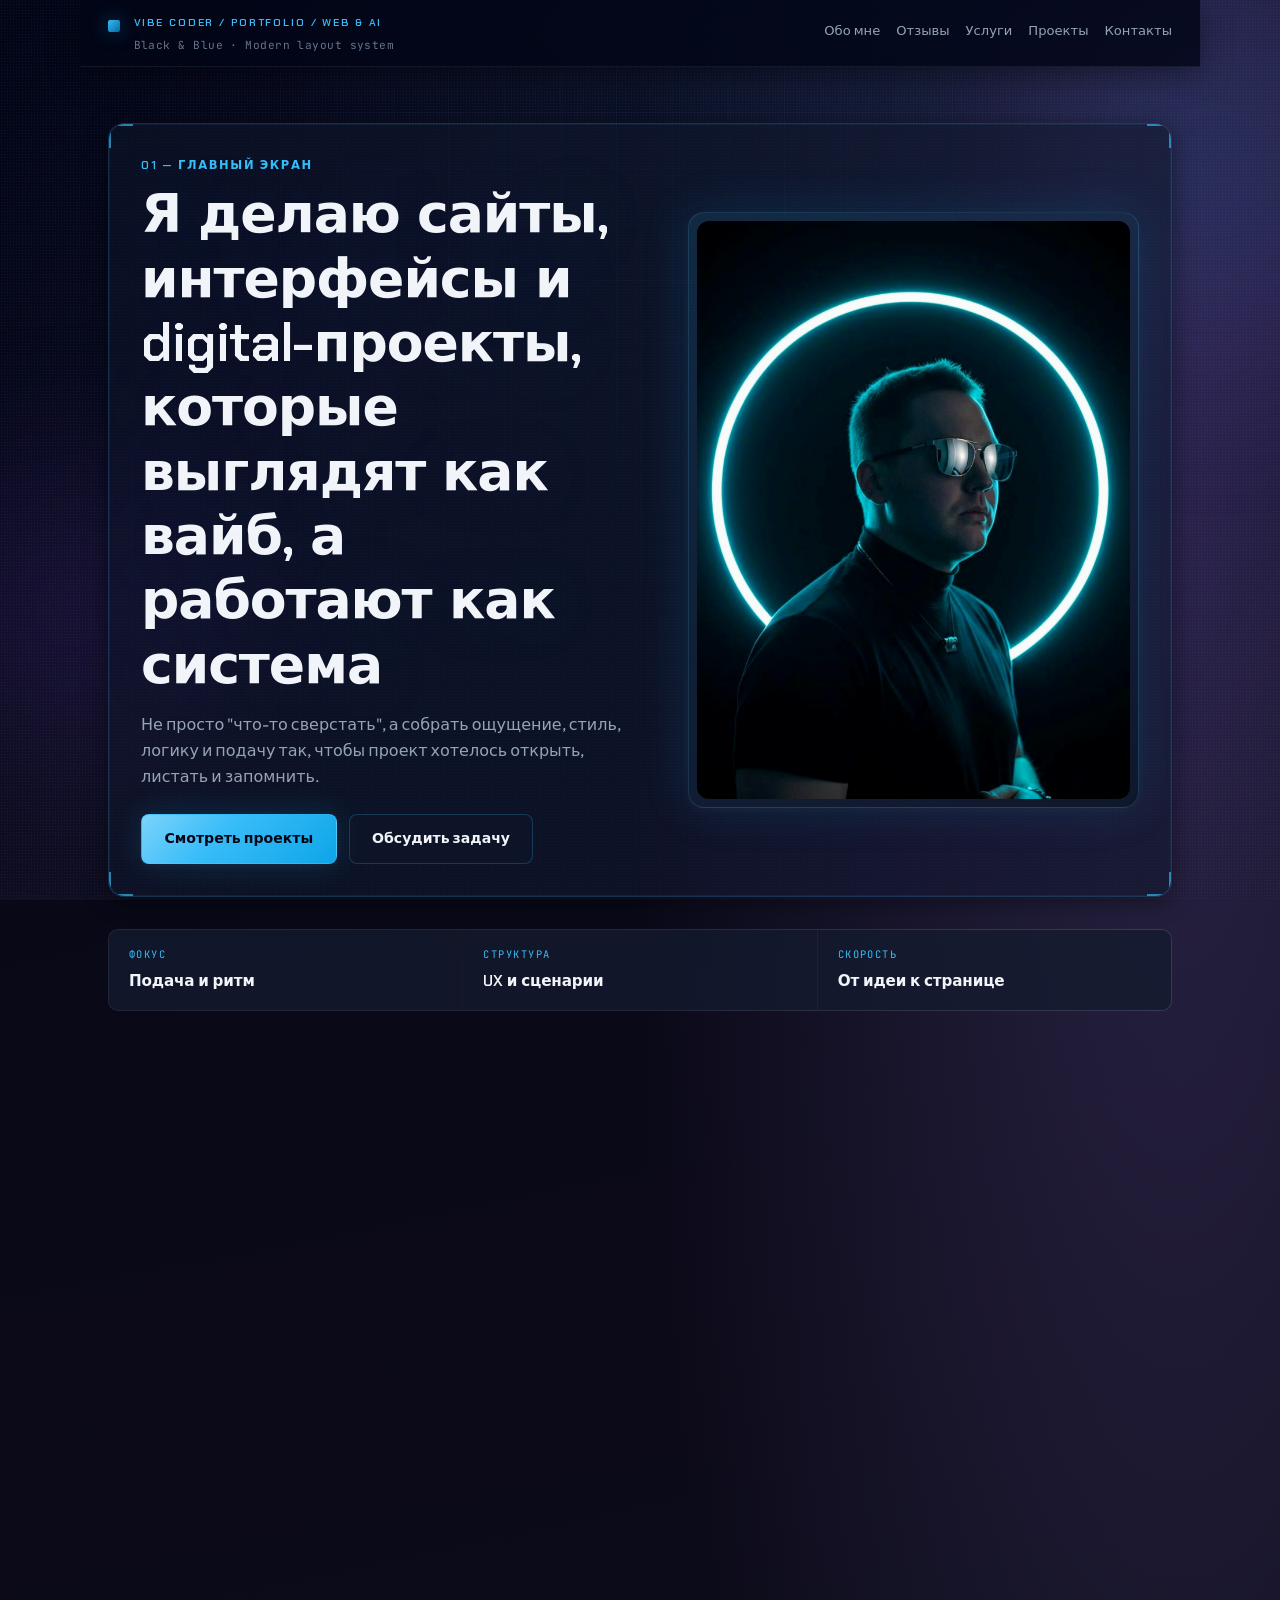
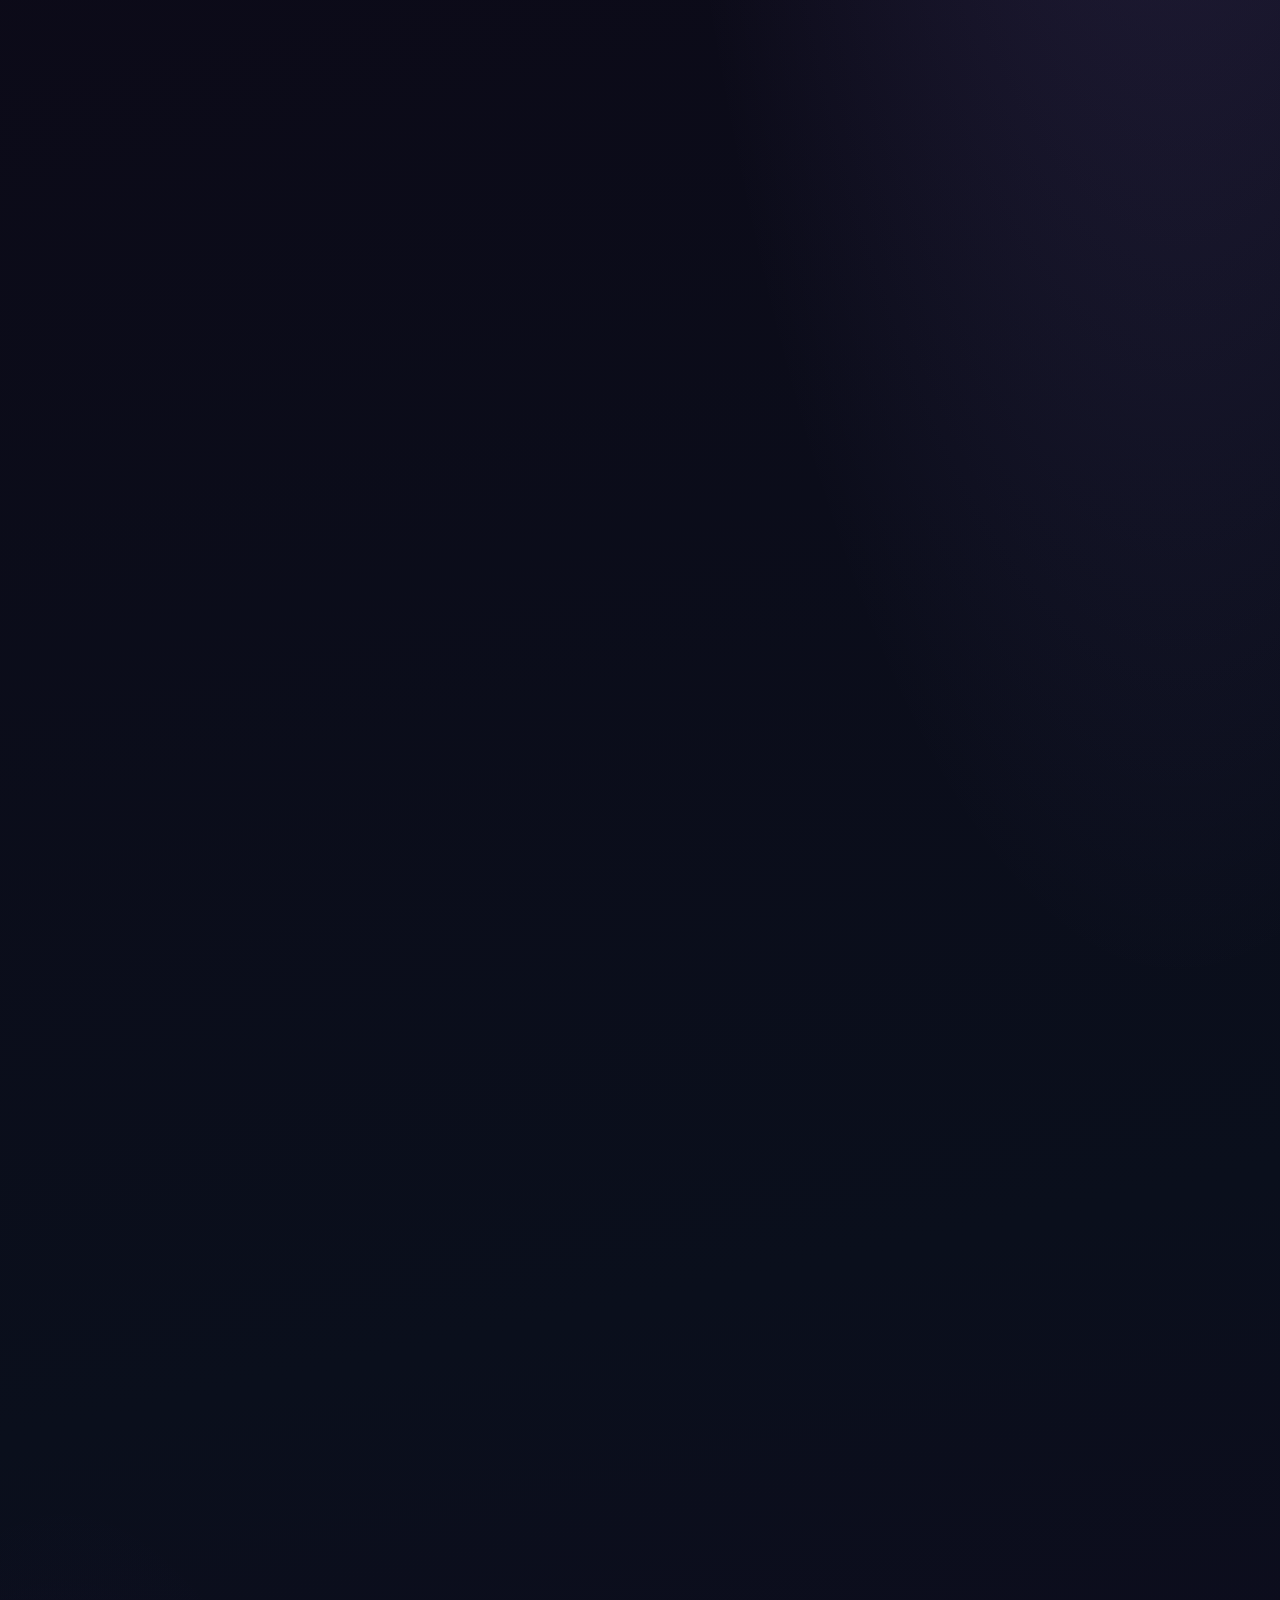
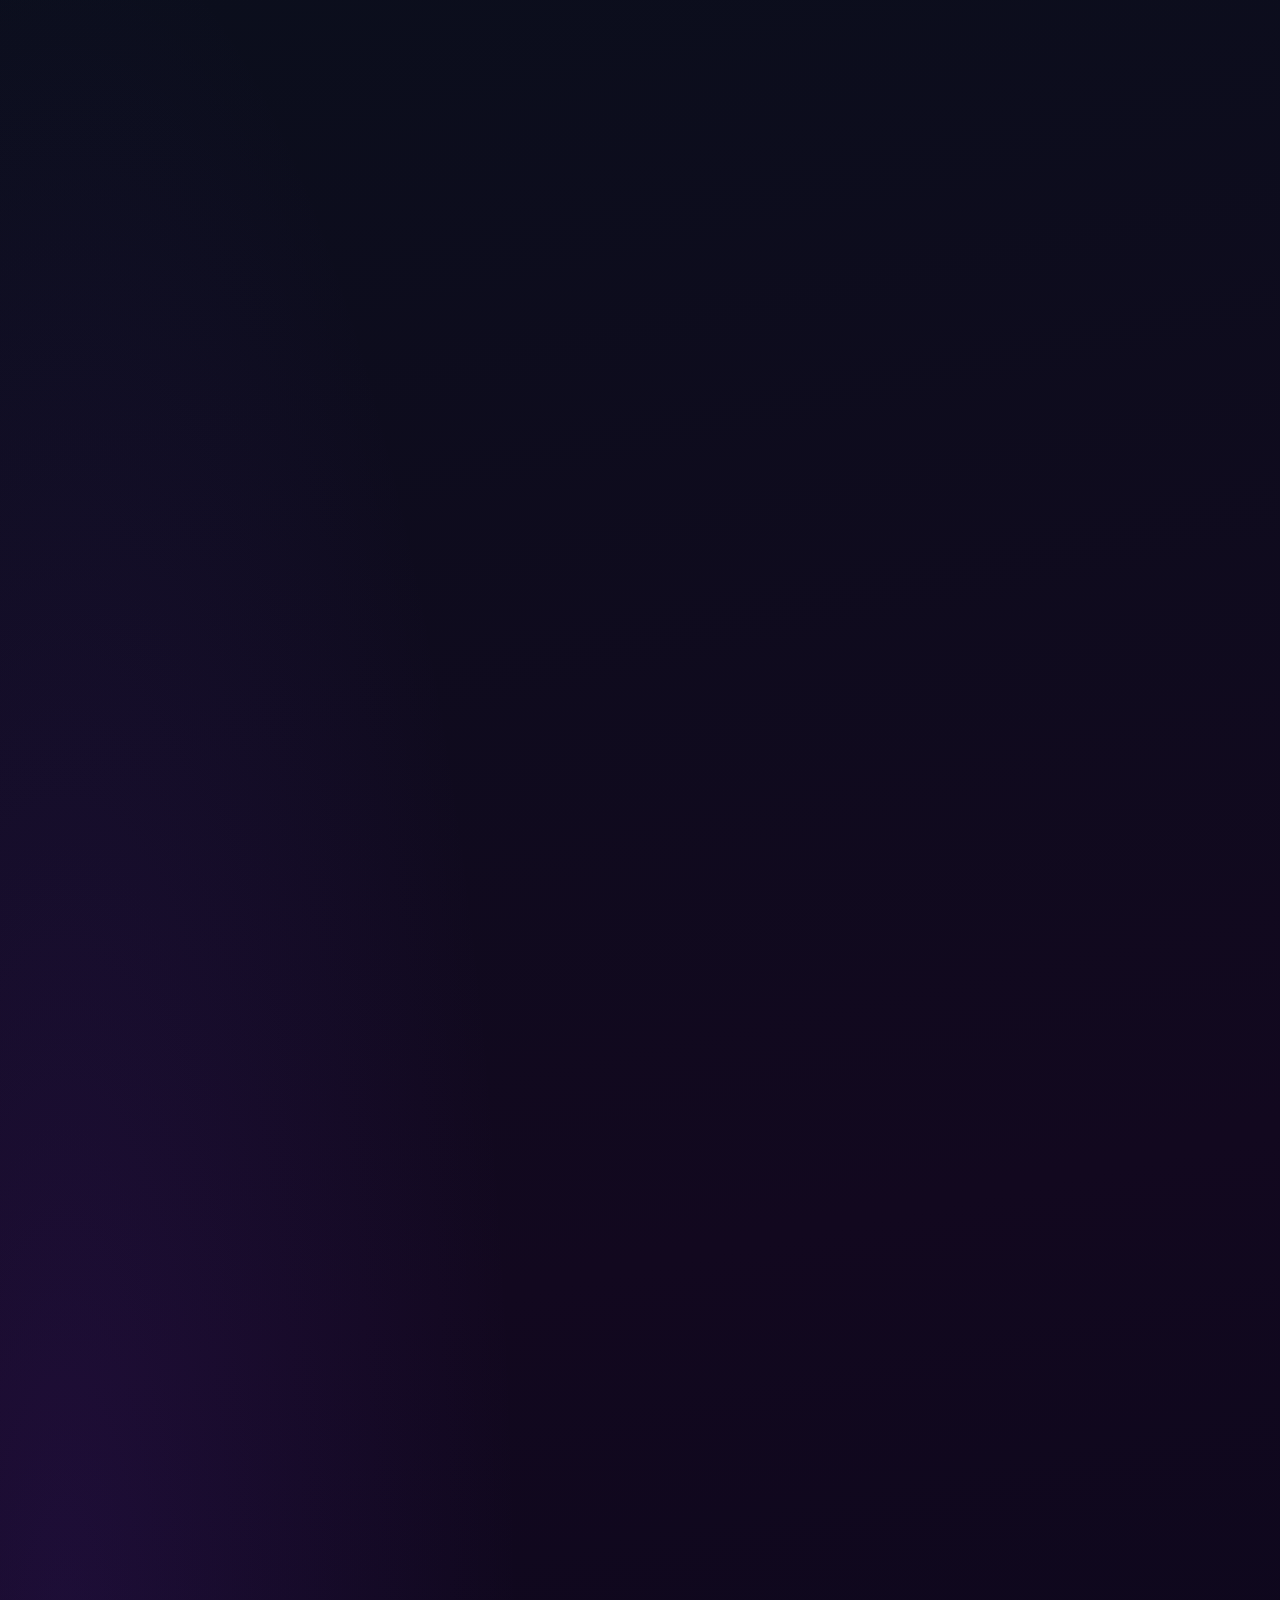
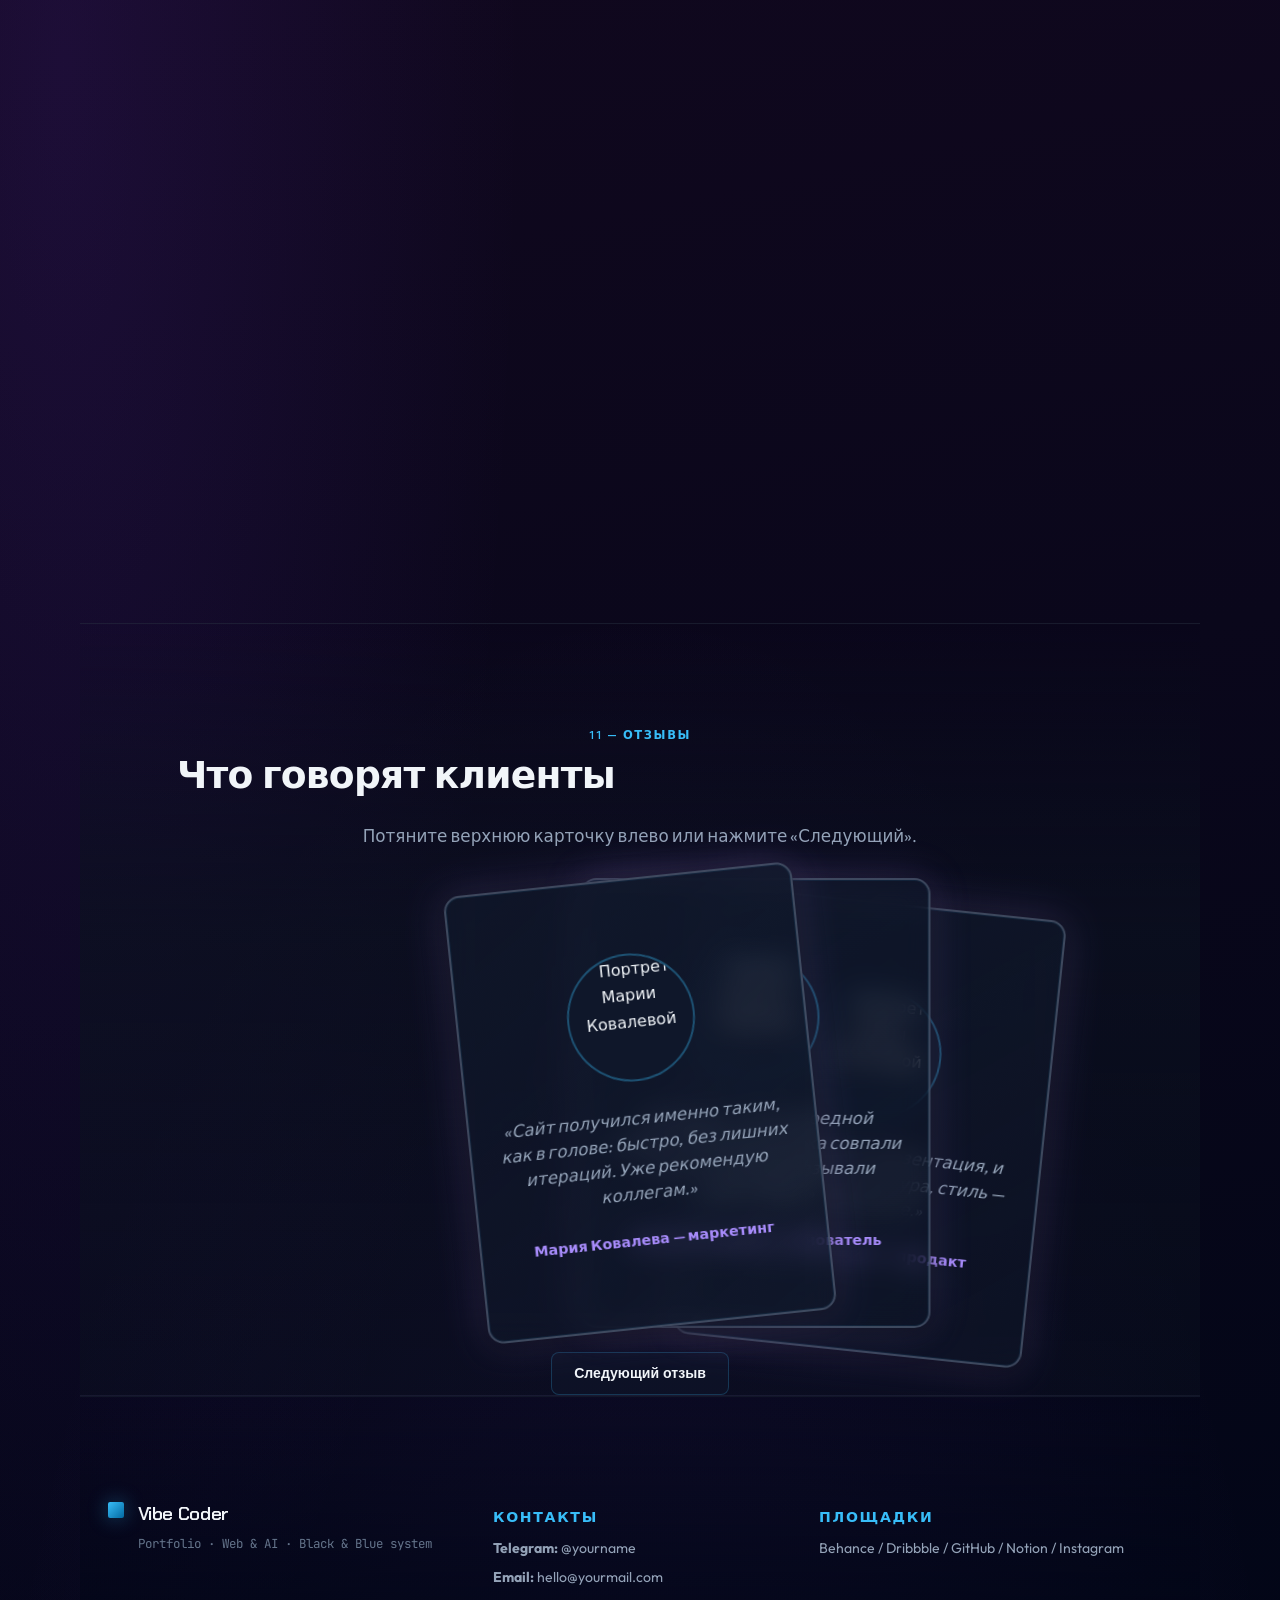
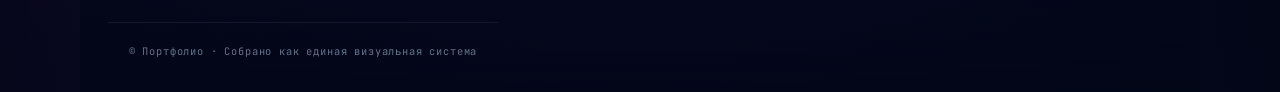
==== commit f6bc3854: "добавлены отзывы" ====
--- a/index.html
+++ b/index.html
@@ -26,6 +26,7 @@
     </div>
     <nav class="main-nav" aria-label="Основная навигация">
       <a href="#about">Обо мне</a>
+      <a href="#testimonials">Отзывы</a>
       <a href="#skills">Услуги</a>
       <a href="#projects">Проекты</a>
       <a href="#contacts">Контакты</a>
@@ -261,6 +262,70 @@
         <a class="btn btn-ghost" href="#projects">К проектам</a>
       </div>
     </section>
+
+    <section class="section section--band section--testimonials reveal" id="testimonials">
+      <header class="section-head section-head--center">
+        <span class="section-label">11 — Отзывы</span>
+        <h2>Что говорят клиенты</h2>
+      </header>
+      <p class="section-lead testimonials__lead section-lead--center">
+        Потяните верхнюю карточку влево или нажмите «Следующий».
+      </p>
+      <div class="testimonials-stack" id="testimonials-stack">
+        <div class="testimonials-stack__viewport">
+          <div class="testimonials-stack__inner" id="testimonials-deck" role="region" aria-label="Отзывы клиентов">
+            <article class="testimonial-card testimonial-card--front" data-index="0">
+              <img
+                class="testimonial-card__avatar"
+                src="https://i.pravatar.cc/128?u=Maria%20Kovaleva"
+                alt="Портрет Марии Ковалевой"
+                width="128"
+                height="128"
+                loading="lazy"
+                decoding="async"
+              >
+              <blockquote class="testimonial-card__quote">
+                «Сайт получился именно таким, как в голове: быстро, без лишних итераций. Уже рекомендую коллегам.»
+              </blockquote>
+              <cite class="testimonial-card__author">Мария Ковалева — маркетинг</cite>
+            </article>
+            <article class="testimonial-card testimonial-card--middle" data-index="1">
+              <img
+                class="testimonial-card__avatar"
+                src="https://i.pravatar.cc/128?u=Alexey%20Tarasov"
+                alt="Портрет Алексея Тарасова"
+                width="128"
+                height="128"
+                loading="lazy"
+                decoding="async"
+              >
+              <blockquote class="testimonial-card__quote">
+                «Наконец-то не очередной шаблон. Визуал и логика совпали с тем, что мы рассказывали инвесторам.»
+              </blockquote>
+              <cite class="testimonial-card__author">Алексей Тарасов — основатель</cite>
+            </article>
+            <article class="testimonial-card testimonial-card--back" data-index="2">
+              <img
+                class="testimonial-card__avatar"
+                src="https://i.pravatar.cc/128?u=Elena%20Sokolova"
+                alt="Портрет Елены Соколовой"
+                width="128"
+                height="128"
+                loading="lazy"
+                decoding="async"
+              >
+              <blockquote class="testimonial-card__quote">
+                «Работает и как презентация, и как лендинг: структура, стиль — всё на месте.»
+              </blockquote>
+              <cite class="testimonial-card__author">Елена Соколова — продакт</cite>
+            </article>
+          </div>
+        </div>
+        <button type="button" class="btn btn-ghost testimonials-stack__next" id="testimonials-next" aria-controls="testimonials-deck">
+          Следующий отзыв
+        </button>
+      </div>
+    </section>
   </main>
 
   <footer class="site-footer reveal" id="contacts">
@@ -294,6 +359,52 @@
       }
 
       var reduced = window.matchMedia("(prefers-reduced-motion: reduce)").matches;
+
+      (function initTestimonials() {
+        var section = document.getElementById("testimonials");
+        var deck = document.getElementById("testimonials-deck");
+        var btn = document.getElementById("testimonials-next");
+        if (!section || !deck) return;
+
+        if (reduced) {
+          section.classList.add("testimonials--reduced");
+          return;
+        }
+
+        var cards = Array.prototype.slice.call(deck.querySelectorAll(".testimonial-card"));
+        var positions = ["front", "middle", "back"];
+
+        function applyPositions() {
+          cards.forEach(function (card, i) {
+            card.className = "testimonial-card testimonial-card--" + positions[i];
+          });
+        }
+
+        function shuffle() {
+          positions.unshift(positions.pop());
+          applyPositions();
+        }
+
+        deck.addEventListener(
+          "pointerdown",
+          function (e) {
+            var card = e.target.closest(".testimonial-card");
+            if (!card || !card.classList.contains("testimonial-card--front")) return;
+            var startX = e.clientX;
+            function onUp(ev) {
+              document.removeEventListener("pointerup", onUp);
+              if (startX - ev.clientX > 150) shuffle();
+            }
+            document.addEventListener("pointerup", onUp);
+          },
+          true
+        );
+
+        if (btn) {
+          btn.addEventListener("click", shuffle);
+        }
+      })();
+
       var h1 = document.getElementById("hero-title");
       if (h1 && !reduced) {
         var raw = h1.textContent.trim();
--- a/styles.css
+++ b/styles.css
@@ -902,6 +902,161 @@
 .reveal.is-visible .badges span:nth-child(8) { transition-delay: 0.25s; }
 .reveal.is-visible .badges span:nth-child(9) { transition-delay: 0.28s; }
 
+/* ——— Отзывы (колода карточек, аналог framer-motion) ——— */
+.section--testimonials {
+  text-align: center;
+}
+
+.testimonials__lead {
+  max-width: 42rem;
+}
+
+.section--testimonials .testimonials__lead {
+  margin-bottom: 1.75rem;
+}
+
+.testimonials-stack {
+  display: flex;
+  flex-direction: column;
+  align-items: center;
+  justify-content: center;
+  gap: 1.5rem;
+  margin-top: 0.5rem;
+  width: 100%;
+}
+
+.testimonials-stack__viewport {
+  position: relative;
+  width: 100%;
+  max-width: 420px;
+  min-height: 450px;
+  margin: 0 auto;
+  padding: 0 clamp(0.5rem, 4vw, 1.5rem);
+}
+
+.testimonials-stack__inner {
+  position: relative;
+  width: min(100%, 350px);
+  height: 450px;
+  margin: 0 auto;
+}
+
+.testimonial-card {
+  position: absolute;
+  inset: 0;
+  display: grid;
+  align-content: center;
+  gap: 1.5rem;
+  padding: 1.5rem;
+  border-radius: var(--radius-lg);
+  border: 2px solid rgba(100, 116, 139, 0.55);
+  background: linear-gradient(
+    145deg,
+    rgba(15, 23, 42, 0.75),
+    rgba(15, 23, 42, 0.45)
+  );
+  backdrop-filter: blur(14px);
+  -webkit-backdrop-filter: blur(14px);
+  box-shadow: var(--shadow-panel), 0 0 40px var(--lilac-glow);
+  transition:
+    transform 0.35s var(--ease-out),
+    box-shadow 0.35s var(--ease-out);
+  user-select: none;
+  touch-action: pan-y;
+}
+
+.testimonial-card__avatar {
+  pointer-events: none;
+  margin: 0 auto;
+  width: 8rem;
+  height: 8rem;
+  border-radius: 50%;
+  border: 2px solid rgba(56, 189, 248, 0.35);
+  object-fit: cover;
+  background: var(--bg-elevated);
+}
+
+.testimonial-card__quote {
+  margin: 0;
+  text-align: center;
+  font-size: 1.05rem;
+  font-style: italic;
+  line-height: 1.5;
+  color: var(--text-secondary);
+}
+
+.testimonial-card__author {
+  display: block;
+  text-align: center;
+  font-size: 0.9rem;
+  font-weight: 600;
+  font-style: normal;
+  color: var(--lilac);
+}
+
+.testimonial-card--front {
+  z-index: 2;
+  transform: rotate(-6deg) translateX(0);
+  cursor: grab;
+}
+
+.testimonial-card--front:active {
+  cursor: grabbing;
+}
+
+.testimonial-card--middle {
+  z-index: 1;
+  transform: rotate(0deg) translateX(33%);
+}
+
+.testimonial-card--back {
+  z-index: 0;
+  transform: rotate(6deg) translateX(66%);
+}
+
+.testimonial-card:not(.testimonial-card--front) {
+  pointer-events: none;
+}
+
+.testimonials-stack__next {
+  flex-shrink: 0;
+}
+
+/* Упрощённая вёрстка при отключённой анимации */
+#testimonials.testimonials--reduced .testimonials__lead,
+#testimonials.testimonials--reduced .testimonials-stack__next {
+  display: none;
+}
+
+#testimonials.testimonials--reduced .testimonials-stack__viewport {
+  min-height: 0;
+  padding-left: 0;
+}
+
+#testimonials.testimonials--reduced .testimonials-stack__inner {
+  position: static;
+  width: 100%;
+  max-width: 520px;
+  height: auto;
+  display: flex;
+  flex-direction: column;
+  gap: 1.25rem;
+}
+
+#testimonials.testimonials--reduced .testimonial-card {
+  position: relative;
+  inset: auto;
+  transform: none;
+  pointer-events: auto;
+  cursor: default;
+}
+
+@media (prefers-reduced-motion: reduce) {
+  .testimonial-card {
+    transition: none;
+  }
+}
+
 /* ——— Футер ——— */
 .site-footer {
   position: relative;
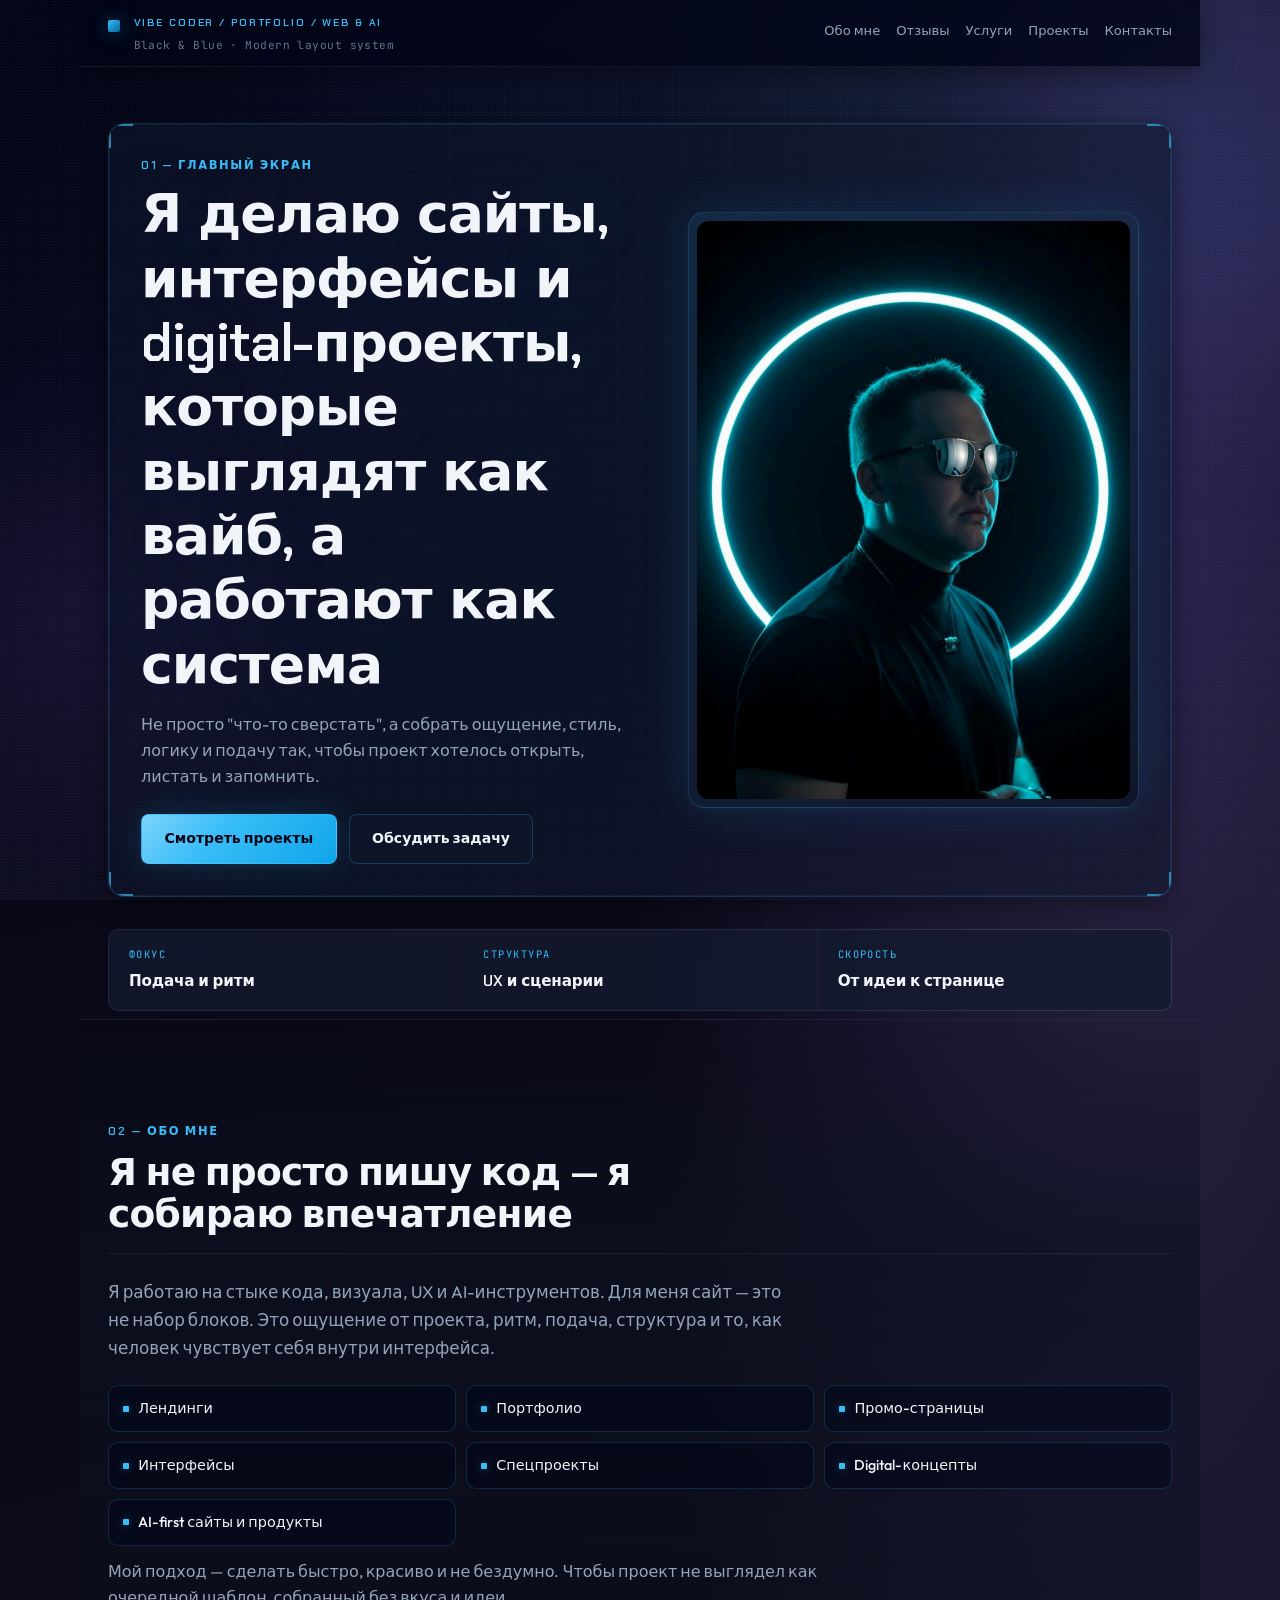
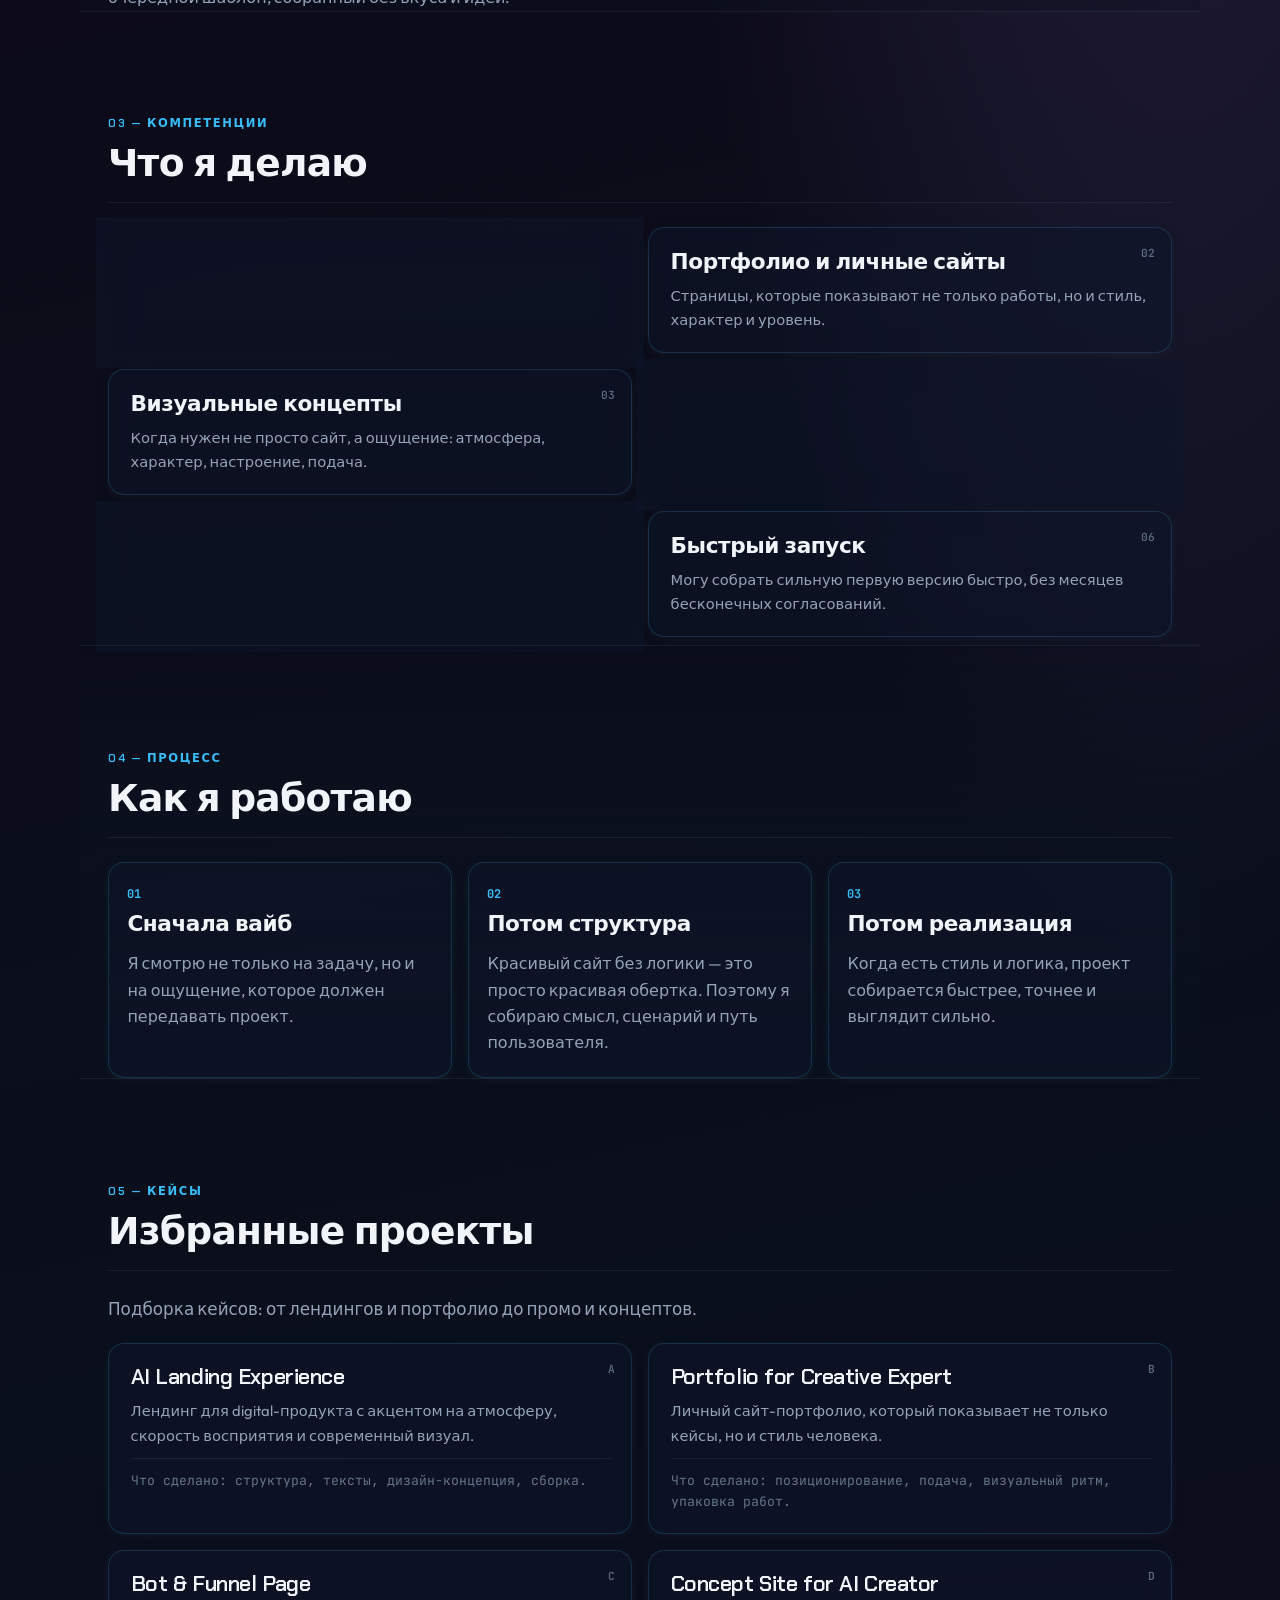
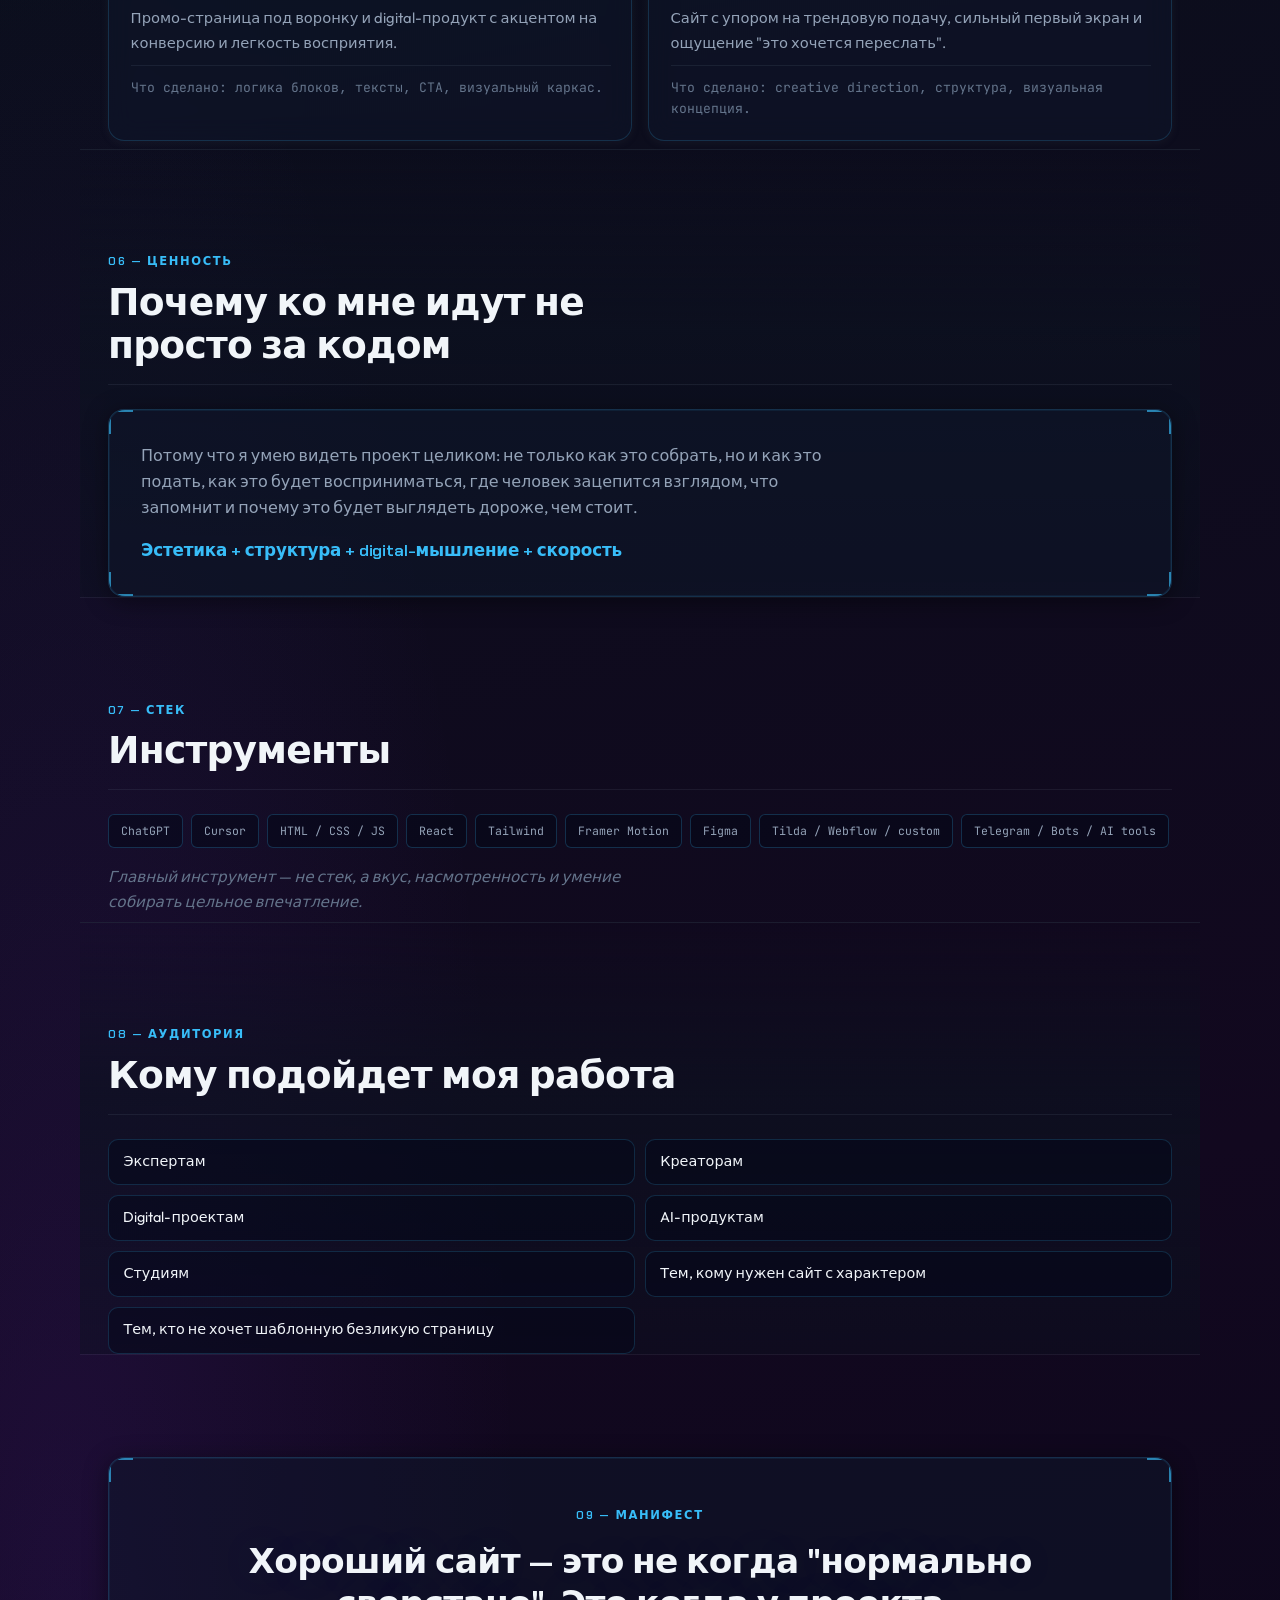
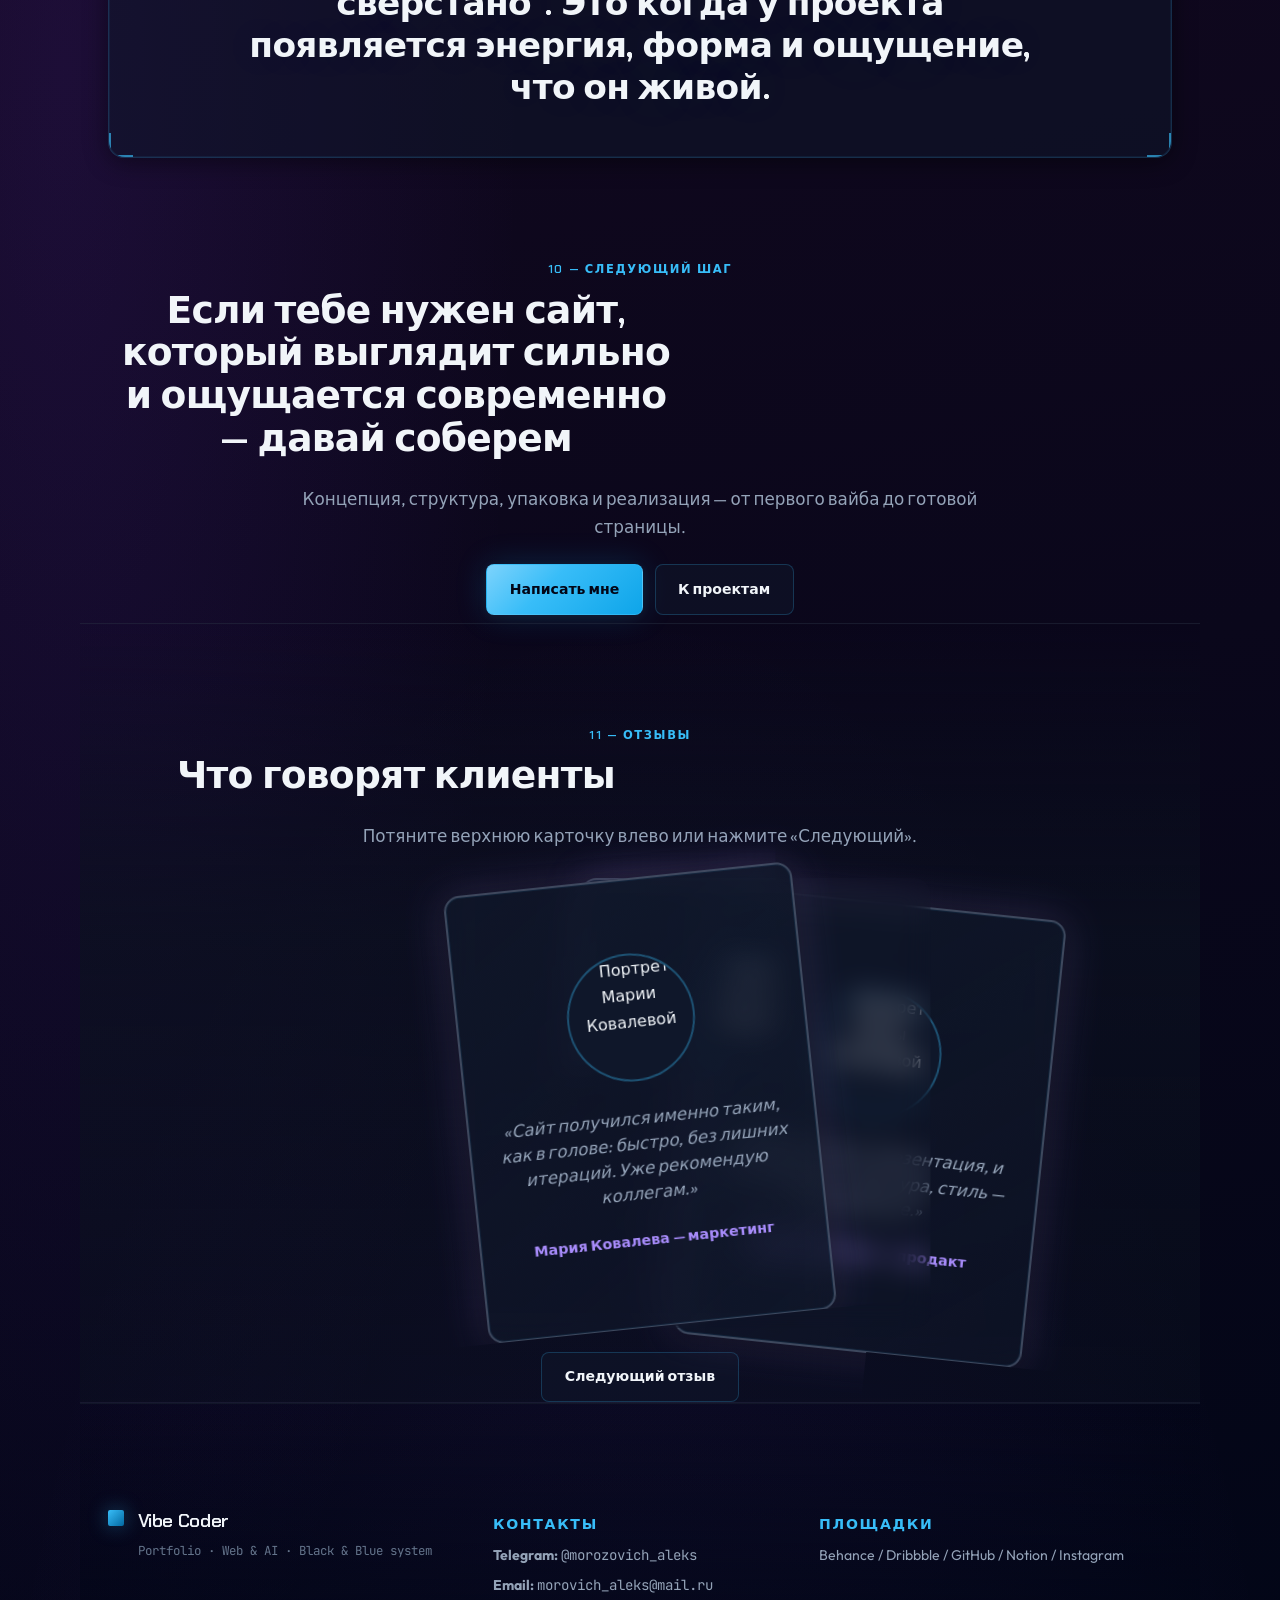
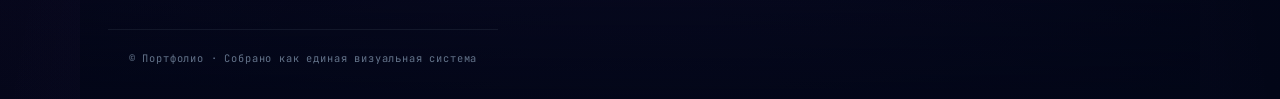
==== commit 5986b143: "добавлена форма и контакты" ====
--- a/index.html
+++ b/index.html
@@ -258,7 +258,9 @@
       </header>
       <p class="section-lead section-lead--center">Концепция, структура, упаковка и реализация — от первого вайба до готовой страницы.</p>
       <div class="hero-actions hero-actions--center">
-        <a class="btn btn-solid" href="#contacts">Написать мне</a>
+        <button type="button" class="btn btn-solid" id="contact-modal-open" aria-haspopup="dialog" aria-controls="contact-modal" aria-expanded="false">
+          Написать мне
+        </button>
         <a class="btn btn-ghost" href="#projects">К проектам</a>
       </div>
     </section>
@@ -339,8 +341,8 @@
       </div>
       <div class="footer-col">
         <p class="footer-col__title">Контакты</p>
-        <p><strong>Telegram:</strong> @yourname</p>
-        <p><strong>Email:</strong> hello@yourmail.com</p>
+        <p><strong>Telegram:</strong> <a class="footer-link" href="https://t.me/morozovich_aleks" target="_blank" rel="noopener noreferrer">@morozovich_aleks</a></p>
+        <p><strong>Email:</strong> <a class="footer-link" href="mailto:morovich_aleks@mail.ru">morovich_aleks@mail.ru</a></p>
       </div>
       <div class="footer-col">
         <p class="footer-col__title">Площадки</p>
@@ -349,6 +351,44 @@
     </div>
     <p class="site-footer__bar">© Портфолио · Собрано как единая визуальная система</p>
   </footer>
+
+  <div class="contact-modal" id="contact-modal" role="dialog" aria-modal="true" aria-labelledby="contact-modal-title" hidden>
+    <div class="contact-modal__backdrop" tabindex="-1" data-close-contact-modal></div>
+    <div class="contact-modal__panel deck-panel">
+      <div class="deck-panel__corners" aria-hidden="true"></div>
+      <button type="button" class="contact-modal__close" data-close-contact-modal aria-label="Закрыть окно">
+        <span aria-hidden="true">×</span>
+      </button>
+      <div class="contact-modal__body" id="contact-modal-form-wrap">
+        <h2 class="contact-modal__title" id="contact-modal-title">Написать мне</h2>
+        <p class="contact-modal__intro">Оставьте контакты — отвечу в удобном для вас канале.</p>
+        <form class="contact-form" id="contact-form" novalidate>
+          <div class="contact-form__field">
+            <label for="contact-name">Имя</label>
+            <input id="contact-name" name="name" type="text" autocomplete="name" required placeholder="Как к вам обращаться">
+          </div>
+          <div class="contact-form__field">
+            <label for="contact-email">Электронная почта</label>
+            <input id="contact-email" name="email" type="email" autocomplete="email" required placeholder="name@example.com">
+          </div>
+          <div class="contact-form__field">
+            <label for="contact-phone">Номер телефона</label>
+            <input id="contact-phone" name="phone" type="tel" autocomplete="tel" required placeholder="+7 (___) ___-__-__">
+          </div>
+          <label class="contact-form__consent">
+            <input id="contact-consent" name="consent" type="checkbox" value="yes" required>
+            <span>Даю согласие на обработку моих персональных данных</span>
+          </label>
+          <button type="submit" class="btn btn-solid contact-form__submit">Отправить</button>
+        </form>
+      </div>
+      <div class="contact-modal__success" id="contact-modal-success" hidden>
+        <p class="contact-modal__success-title">Спасибо!</p>
+        <p class="contact-modal__success-text">Заявка принята. Я свяжусь с вами в ближайшее время.</p>
+        <button type="button" class="btn btn-ghost" data-close-contact-modal>Закрыть</button>
+      </div>
+    </div>
+  </div>
 
   <script>
     (function () {
@@ -402,6 +442,74 @@
 
         if (btn) {
           btn.addEventListener("click", shuffle);
+        }
+      })();
+
+      (function initContactModal() {
+        var modal = document.getElementById("contact-modal");
+        var openBtn = document.getElementById("contact-modal-open");
+        var form = document.getElementById("contact-form");
+        var formWrap = document.getElementById("contact-modal-form-wrap");
+        var successEl = document.getElementById("contact-modal-success");
+        if (!modal || !openBtn) return;
+
+        var previousActive = null;
+
+        function resetModalState() {
+          if (!form || !formWrap || !successEl) return;
+          form.reset();
+          formWrap.removeAttribute("hidden");
+          successEl.setAttribute("hidden", "");
+        }
+
+        function openModal() {
+          previousActive = document.activeElement;
+          modal.removeAttribute("hidden");
+          document.body.classList.add("modal-open");
+          openBtn.setAttribute("aria-expanded", "true");
+          var first = form && form.querySelector("input:not([type=checkbox])");
+          if (first) {
+            window.setTimeout(function () {
+              first.focus();
+            }, 10);
+          }
+        }
+
+        function closeModal() {
+          modal.setAttribute("hidden", "");
+          document.body.classList.remove("modal-open");
+          openBtn.setAttribute("aria-expanded", "false");
+          if (previousActive && typeof previousActive.focus === "function") {
+            previousActive.focus();
+          }
+          resetModalState();
+        }
+
+        openBtn.addEventListener("click", openModal);
+
+        modal.querySelectorAll("[data-close-contact-modal]").forEach(function (el) {
+          el.addEventListener("click", function () {
+            closeModal();
+          });
+        });
+
+        document.addEventListener("keydown", function (e) {
+          if (e.key !== "Escape" || modal.hasAttribute("hidden")) return;
+          closeModal();
+        });
+
+        if (form && formWrap && successEl) {
+          form.addEventListener("submit", function (e) {
+            e.preventDefault();
+            if (!form.checkValidity()) {
+              form.reportValidity();
+              return;
+            }
+            formWrap.setAttribute("hidden", "");
+            successEl.removeAttribute("hidden");
+            var btnOk = successEl.querySelector("button");
+            if (btnOk) btnOk.focus();
+          });
         }
       })();
 
--- a/styles.css
+++ b/styles.css
@@ -596,6 +596,222 @@
   background: rgba(14, 165, 233, 0.08);
 }
 
+button.btn {
+  font-family: inherit;
+  cursor: pointer;
+  line-height: inherit;
+}
+
+body.modal-open {
+  overflow: hidden;
+}
+
+/* ——— Модальное окно «Написать мне» ——— */
+.contact-modal {
+  position: fixed;
+  inset: 0;
+  z-index: 1000;
+  display: flex;
+  align-items: center;
+  justify-content: center;
+  padding: clamp(1rem, 4vw, 1.75rem);
+}
+
+.contact-modal[hidden] {
+  display: none;
+}
+
+.contact-modal__backdrop {
+  position: absolute;
+  inset: 0;
+  background: rgba(2, 6, 23, 0.82);
+  backdrop-filter: blur(10px);
+  -webkit-backdrop-filter: blur(10px);
+}
+
+.contact-modal__panel {
+  position: relative;
+  z-index: 1;
+  width: 100%;
+  max-width: 440px;
+  padding: clamp(1.25rem, 4vw, 2rem);
+  border-radius: var(--radius-lg);
+  background: linear-gradient(
+    145deg,
+    rgba(15, 23, 42, 0.95),
+    rgba(15, 23, 42, 0.88)
+  );
+  border: 1px solid var(--card-border);
+  box-shadow: var(--shadow-panel), 0 0 60px rgba(167, 139, 250, 0.12);
+}
+
+.contact-modal__close {
+  position: absolute;
+  top: 0.85rem;
+  right: 0.85rem;
+  width: 2.25rem;
+  height: 2.25rem;
+  display: grid;
+  place-items: center;
+  margin: 0;
+  padding: 0;
+  border: 1px solid var(--line-dim);
+  border-radius: var(--radius-sm);
+  background: rgba(2, 6, 23, 0.5);
+  color: var(--text-secondary);
+  font-size: 1.35rem;
+  line-height: 1;
+  cursor: pointer;
+  transition: border-color 0.2s, color 0.2s, background 0.2s;
+}
+
+.contact-modal__close:hover {
+  border-color: var(--accent);
+  color: var(--accent);
+  background: rgba(14, 165, 233, 0.08);
+}
+
+.contact-modal__close:focus-visible {
+  outline: 2px solid var(--accent);
+  outline-offset: 2px;
+}
+
+.contact-modal__title {
+  margin: 0 2rem 0.35rem 0;
+  font-family: var(--font-heading);
+  font-size: 1.35rem;
+  font-weight: 600;
+  letter-spacing: -0.02em;
+  color: var(--text);
+}
+
+.contact-modal__intro {
+  margin: 0 0 1.25rem;
+  font-size: 0.92rem;
+  color: var(--text-secondary);
+  max-width: none;
+}
+
+.contact-form {
+  display: flex;
+  flex-direction: column;
+  gap: 1rem;
+}
+
+.contact-form__field {
+  display: flex;
+  flex-direction: column;
+  gap: 0.4rem;
+  text-align: left;
+}
+
+.contact-form__field label {
+  font-size: 0.78rem;
+  font-weight: 600;
+  letter-spacing: 0.06em;
+  text-transform: uppercase;
+  color: var(--accent);
+}
+
+.contact-form__field input {
+  width: 100%;
+  padding: 0.72rem 0.9rem;
+  border-radius: var(--radius-sm);
+  border: 1px solid var(--card-border);
+  background: rgba(2, 6, 23, 0.55);
+  color: var(--text);
+  font-family: var(--font-body);
+  font-size: 0.95rem;
+  transition: border-color 0.2s, box-shadow 0.2s;
+}
+
+.contact-form__field input::placeholder {
+  color: var(--muted);
+}
+
+.contact-form__field input:hover {
+  border-color: rgba(56, 189, 248, 0.35);
+}
+
+.contact-form__field input:focus {
+  outline: none;
+  border-color: var(--accent);
+  box-shadow: 0 0 0 1px rgba(56, 189, 248, 0.35);
+}
+
+.contact-form__consent {
+  display: flex;
+  align-items: flex-start;
+  gap: 0.65rem;
+  margin-top: 0.25rem;
+  margin-bottom: 0.25rem;
+  margin-left: 0;
+  padding: 0.65rem 0.75rem;
+  border-radius: var(--radius-sm);
+  border: 1px solid var(--line-dim);
+  background: rgba(2, 6, 23, 0.35);
+  font-size: 0.82rem;
+  line-height: 1.45;
+  color: var(--text-secondary);
+  text-align: left;
+  cursor: pointer;
+}
+
+.contact-form__consent input {
+  margin-top: 0.2rem;
+  flex-shrink: 0;
+  width: 1.05rem;
+  height: 1.05rem;
+  accent-color: var(--accent-strong);
+  cursor: pointer;
+}
+
+.contact-form__consent span {
+  cursor: pointer;
+}
+
+.contact-form__submit {
+  margin-top: 0.35rem;
+  width: 100%;
+  justify-content: center;
+}
+
+.contact-modal__success {
+  text-align: center;
+  padding: 0.5rem 0 0;
+}
+
+.contact-modal__success[hidden] {
+  display: none;
+}
+
+.contact-modal__success-title {
+  margin: 0 0 0.5rem;
+  font-family: var(--font-heading);
+  font-size: 1.15rem;
+  font-weight: 600;
+  color: var(--accent);
+}
+
+.contact-modal__success-text {
+  margin: 0 0 1.25rem;
+  font-size: 0.95rem;
+  color: var(--text-secondary);
+  max-width: none;
+}
+
+.contact-modal__success .btn {
+  width: 100%;
+  justify-content: center;
+}
+
+@media (prefers-reduced-motion: reduce) {
+  .contact-modal__backdrop {
+    backdrop-filter: none;
+    -webkit-backdrop-filter: none;
+  }
+}
+
 p {
   margin: 0.75rem 0 0;
   color: var(--text-secondary);
@@ -1113,6 +1329,26 @@
   font-size: 0.88rem;
 }
 
+.footer-col .footer-link {
+  color: var(--text-secondary);
+  font-family: var(--font-mono);
+  font-size: 0.88rem;
+  text-decoration: none;
+  border-bottom: 1px solid transparent;
+  transition: color 0.2s ease, border-color 0.2s ease;
+}
+
+.footer-col .footer-link:hover {
+  color: var(--accent);
+  border-bottom-color: rgba(56, 189, 248, 0.45);
+}
+
+.footer-col .footer-link:focus-visible {
+  outline: 2px solid var(--accent);
+  outline-offset: 3px;
+  border-radius: 2px;
+}
+
 .site-footer__bar {
   margin: 2rem 0 0;
   padding-top: 1.25rem;
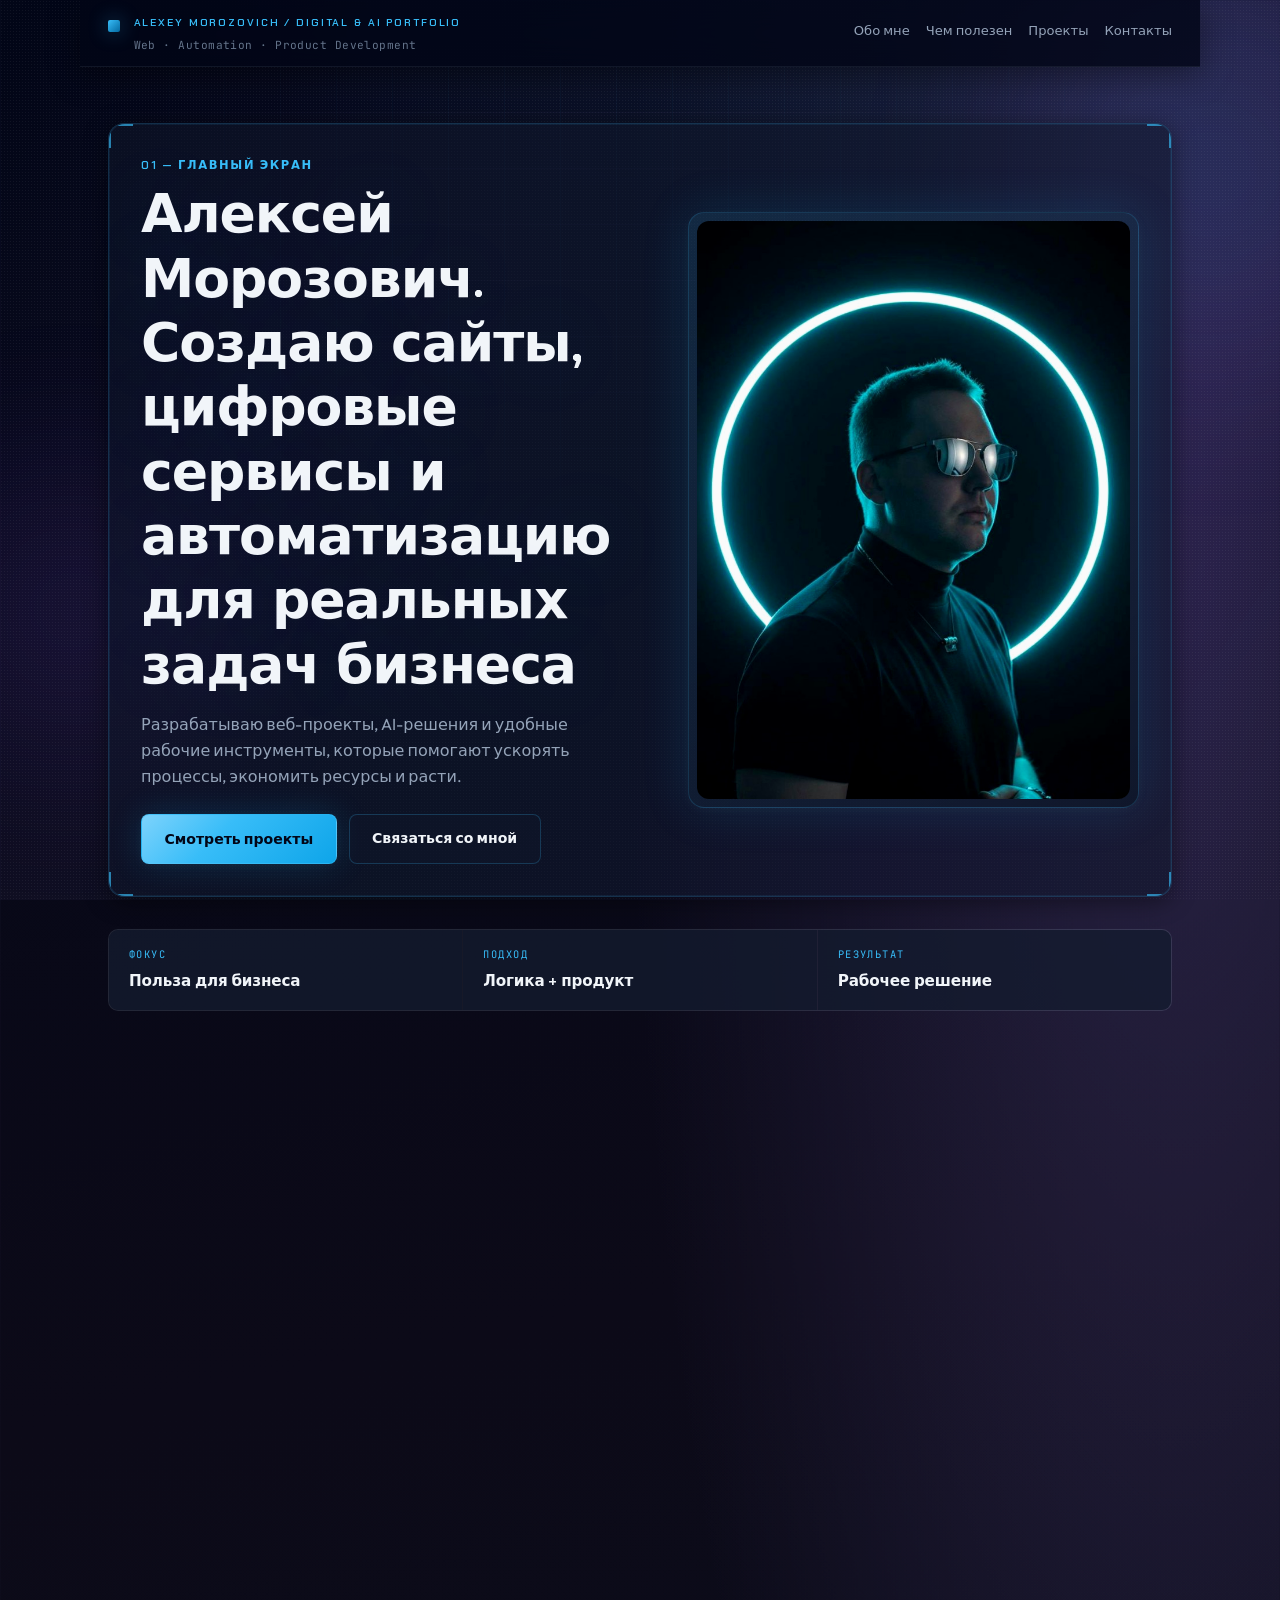
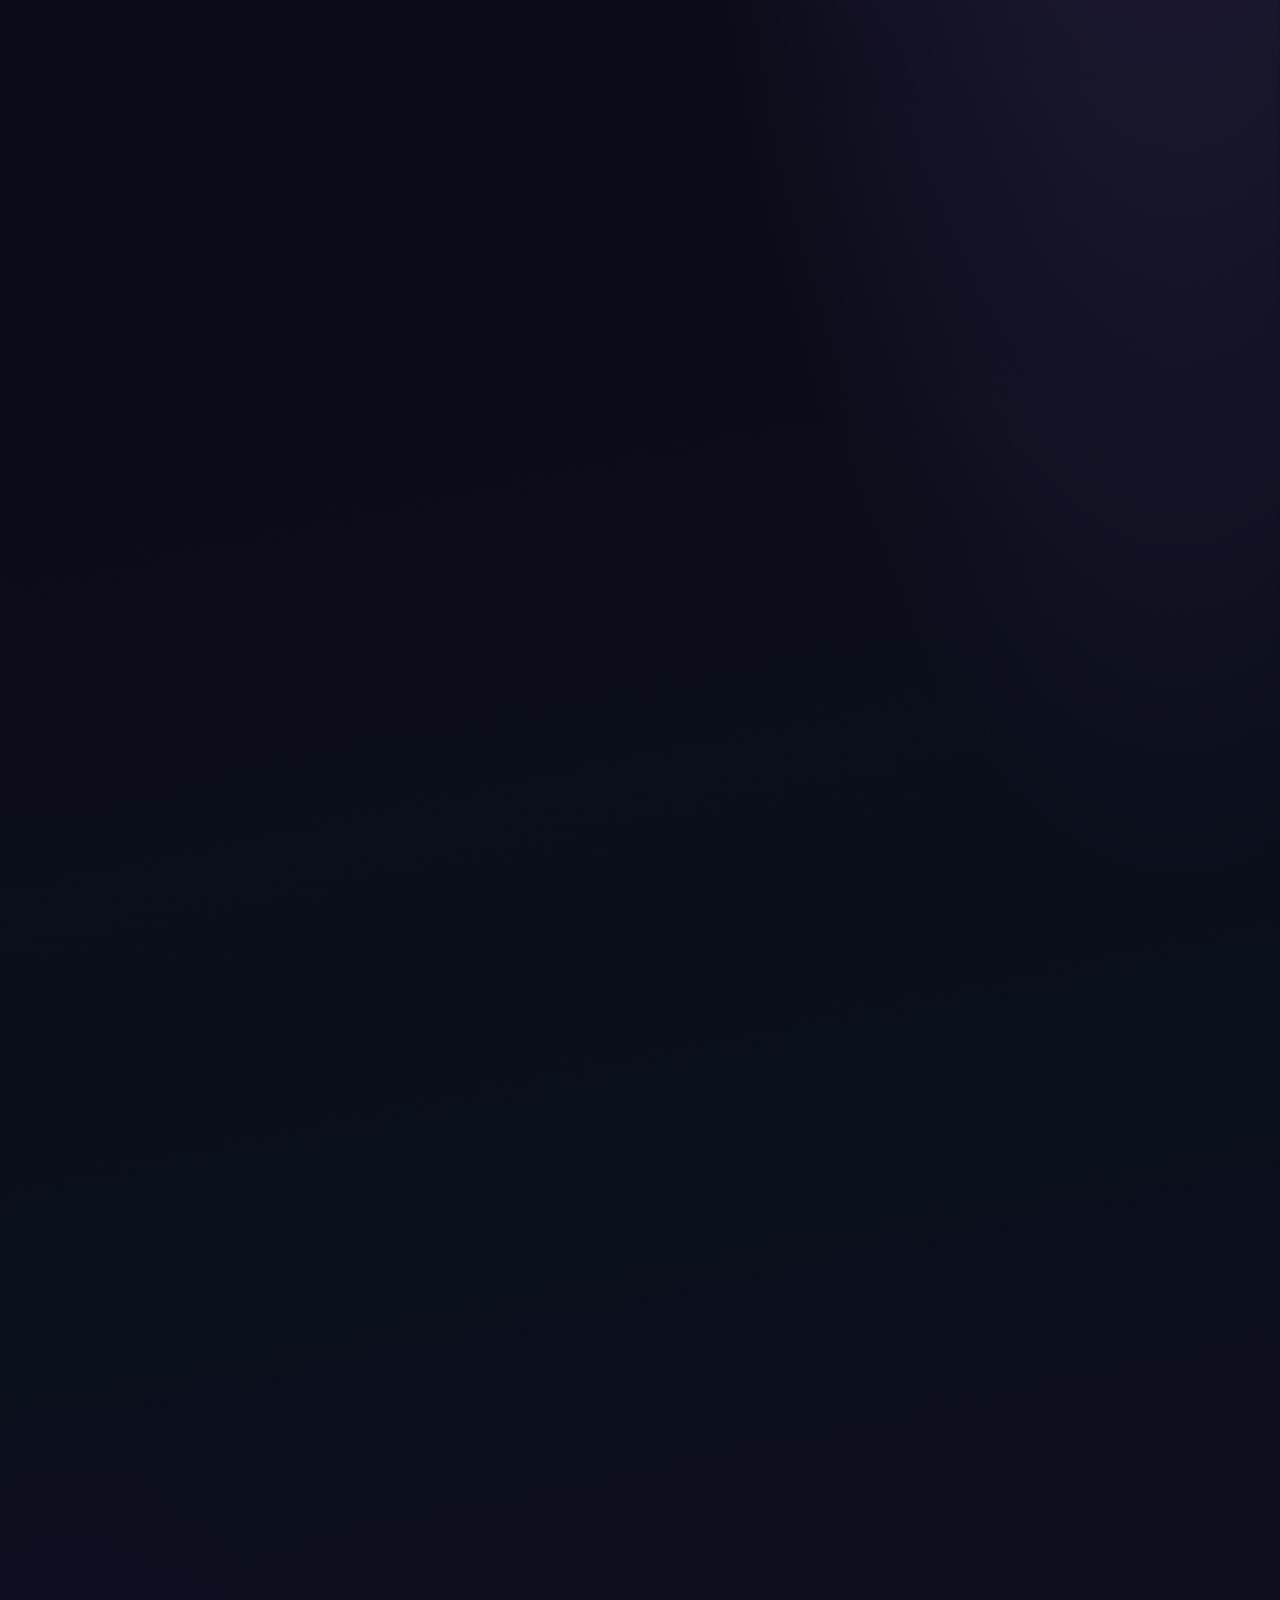
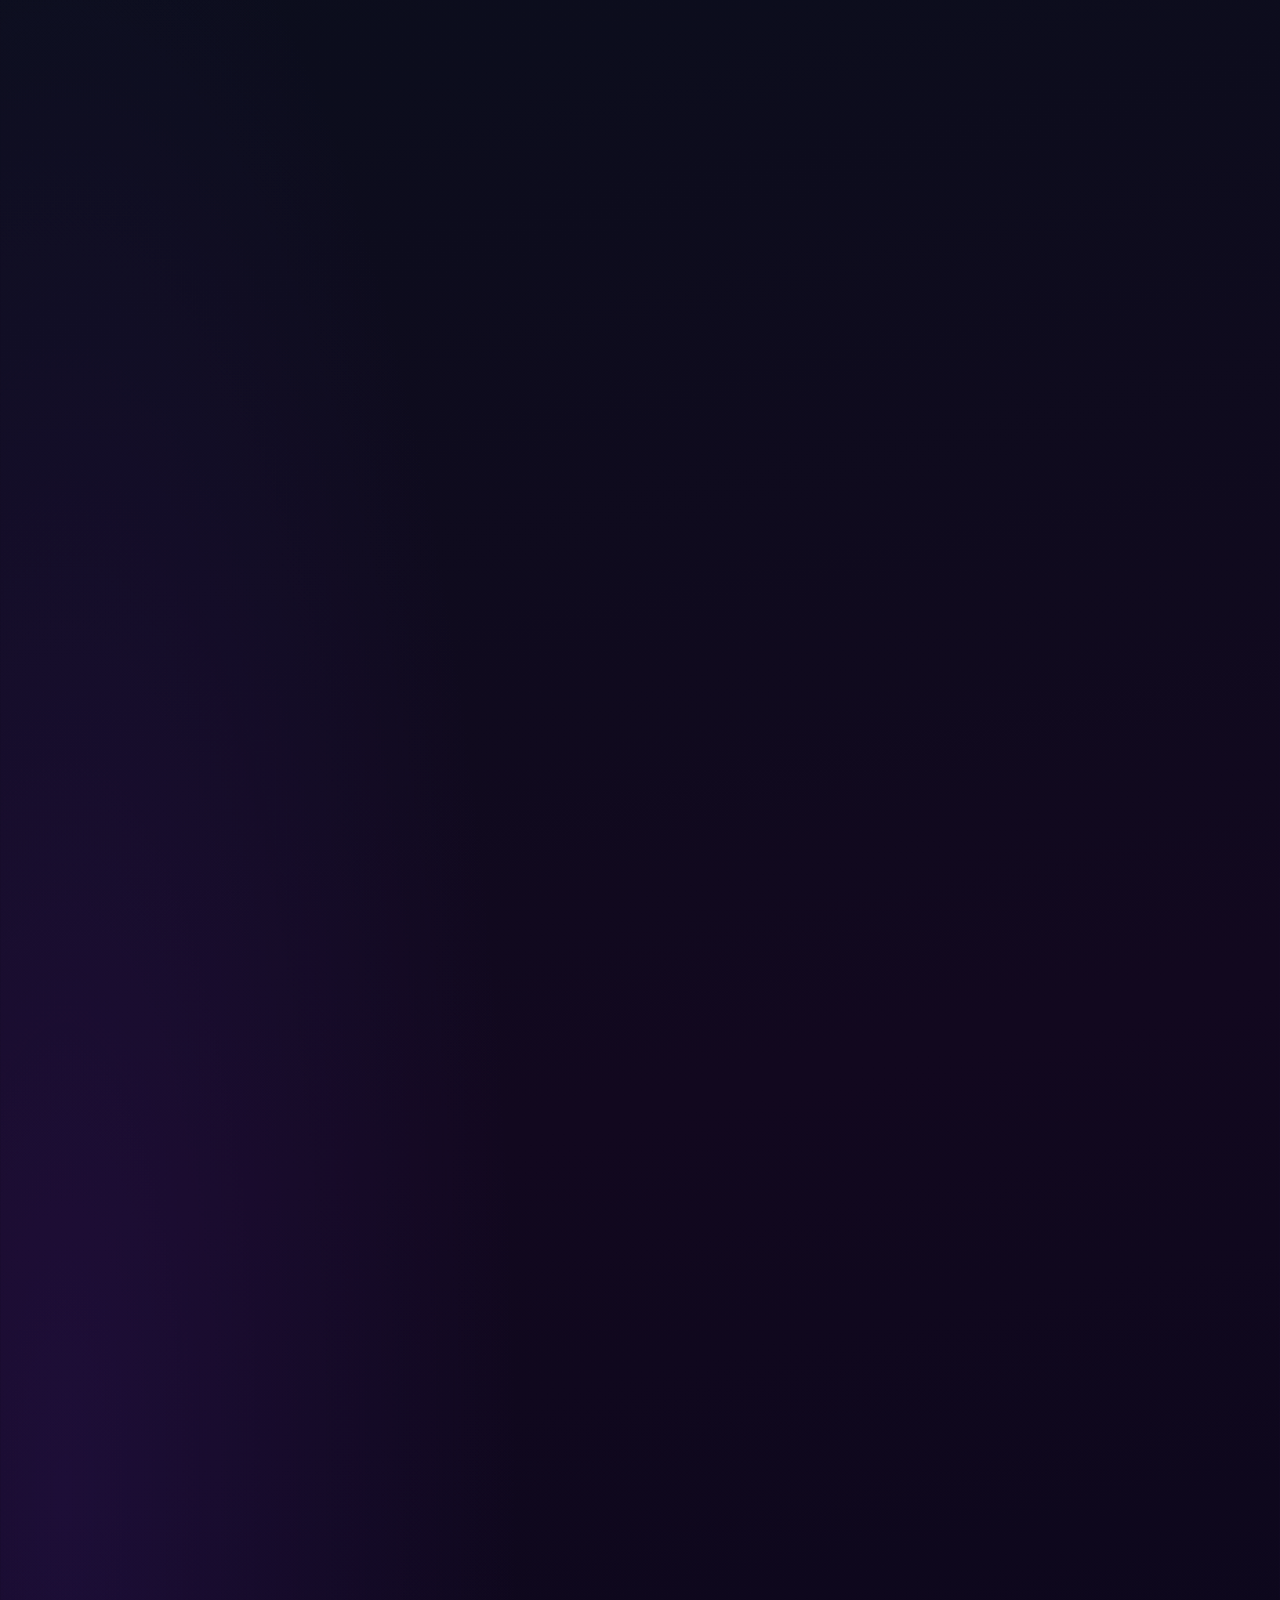
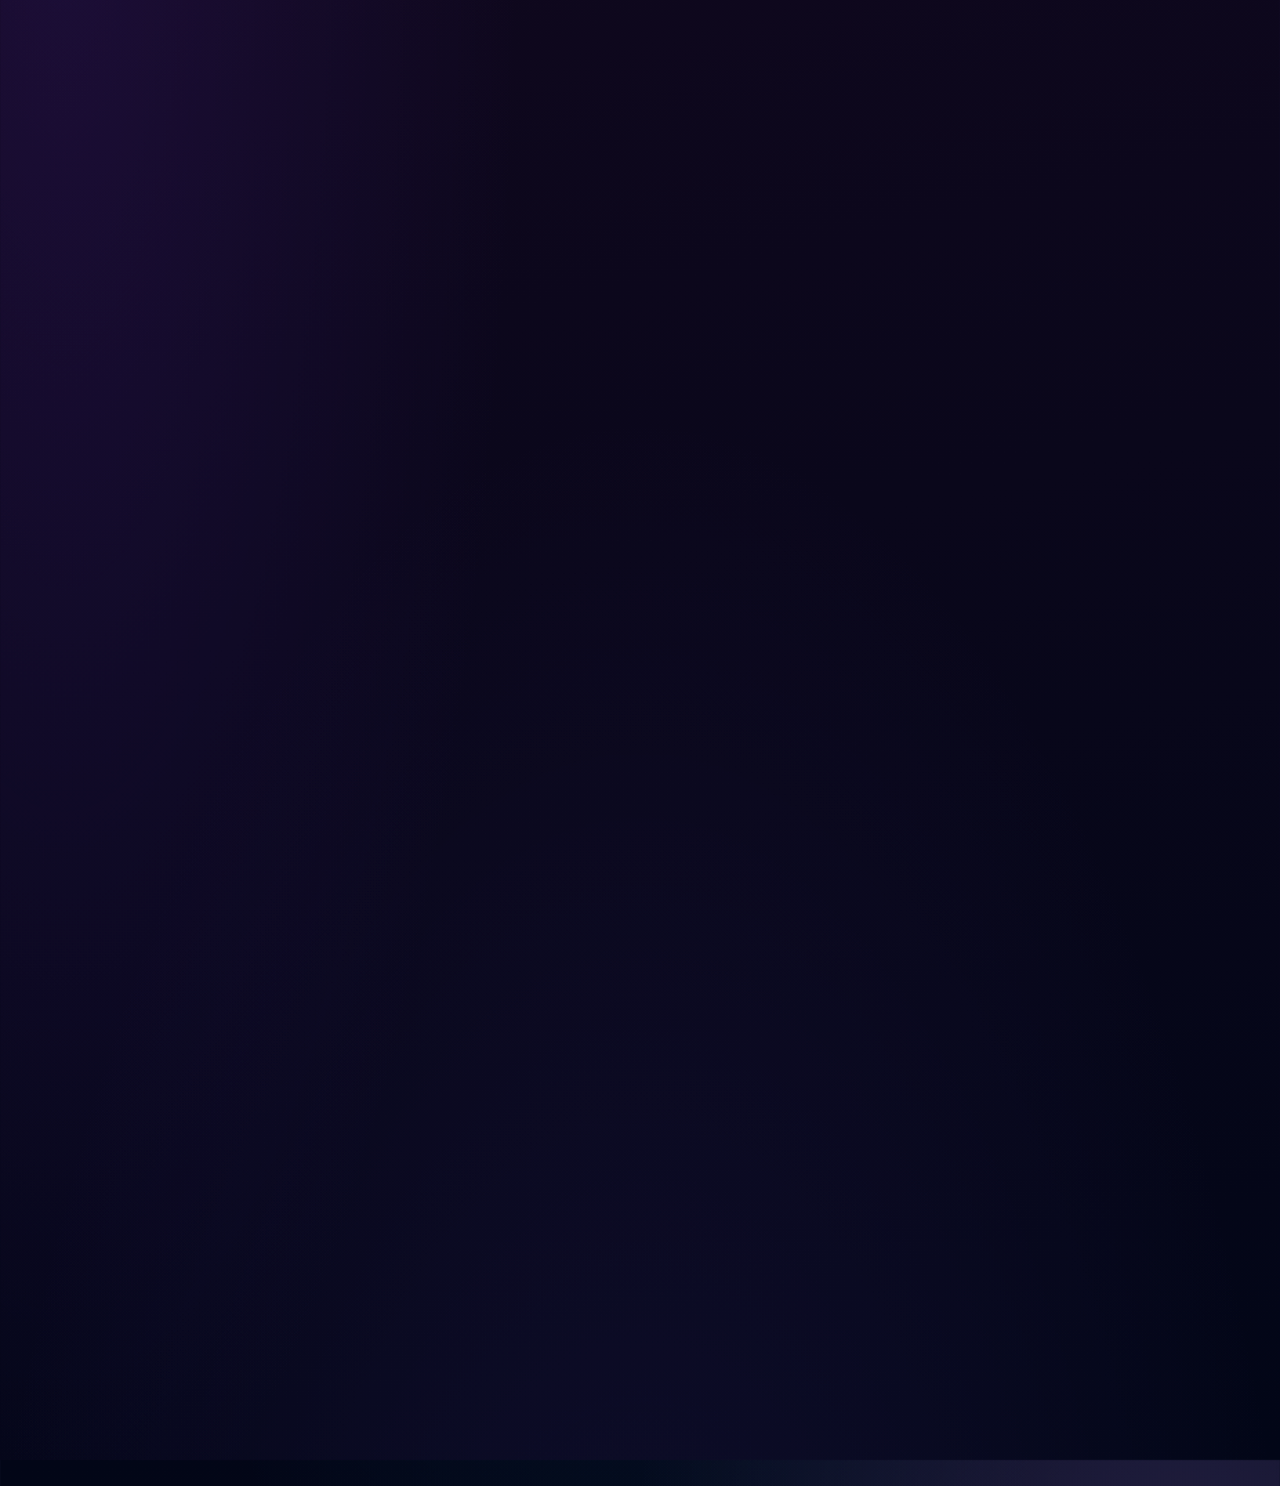
==== commit 6426e3b5: "обновлено портфолио под актуальное позиционирование Перепакован контент и структура сайта под digita" ====
--- a/index.html
+++ b/index.html
@@ -3,8 +3,8 @@
 <head>
   <meta charset="UTF-8">
   <meta name="viewport" content="width=device-width, initial-scale=1.0">
-  <title>Vibe Coder — Portfolio</title>
-  <meta name="description" content="Портфолио вайб-кодера: сайты, интерфейсы и digital-проекты с сильной подачей.">
+  <title>Алексей Морозович — Digital и AI разработчик</title>
+  <meta name="description" content="Портфолио Алексея Морозовича: сайты, цифровые сервисы, AI-решения, автоматизация и веб-проекты для бизнеса и экспертов.">
   <link rel="preconnect" href="https://fonts.googleapis.com">
   <link rel="preconnect" href="https://fonts.gstatic.com" crossorigin>
   <link href="https://fonts.googleapis.com/css2?family=Chakra+Petch:wght@500;600;700&family=JetBrains+Mono:wght@400;500&family=Outfit:wght@400;500;600;700&display=swap" rel="stylesheet">
@@ -20,14 +20,13 @@
     <div class="brand">
       <span class="brand__mark" aria-hidden="true"></span>
       <div class="brand__text">
-        <p class="topline">Vibe Coder / Portfolio / Web &amp; AI</p>
-        <p class="brand__tag">Black &amp; Blue · Modern layout system</p>
+        <p class="topline">Alexey Morozovich / Digital &amp; AI Portfolio</p>
+        <p class="brand__tag">Web · Automation · Product Development</p>
       </div>
     </div>
     <nav class="main-nav" aria-label="Основная навигация">
       <a href="#about">Обо мне</a>
-      <a href="#testimonials">Отзывы</a>
-      <a href="#skills">Услуги</a>
+      <a href="#skills">Чем полезен</a>
       <a href="#projects">Проекты</a>
       <a href="#contacts">Контакты</a>
     </nav>
@@ -39,35 +38,37 @@
         <div class="deck-panel__corners" aria-hidden="true"></div>
         <div class="hero-content">
           <span class="section-label">01 — Главный экран</span>
-          <h1 class="hero-title" id="hero-title">Я делаю сайты, интерфейсы и digital-проекты, которые выглядят как вайб, а работают как система</h1>
+          <h1 class="hero-title" id="hero-title">Алексей Морозович. Создаю сайты, цифровые сервисы и автоматизацию для реальных задач бизнеса</h1>
           <p class="lead">
-            Не просто "что-то сверстать", а собрать ощущение, стиль, логику и подачу так, чтобы проект хотелось открыть, листать и запомнить.
+            Разрабатываю веб-проекты, AI-решения и удобные рабочие инструменты, которые помогают ускорять процессы, экономить ресурсы и расти.
           </p>
           <div class="hero-actions">
             <a class="btn btn-solid" href="#projects">Смотреть проекты</a>
-            <a class="btn btn-ghost" href="#cta">Обсудить задачу</a>
+            <button type="button" class="btn btn-ghost" id="contact-modal-open" aria-haspopup="dialog" aria-controls="contact-modal" aria-expanded="false">
+              Связаться со мной
+            </button>
           </div>
         </div>
         <div class="hero-photo-wrap">
           <img
             class="hero-photo"
             src="assets/photo-hero.jpg"
-            alt="Портрет владельца портфолио"
+            alt="Алексей Морозович, digital и AI разработчик"
           >
         </div>
       </div>
       <div class="metrics-strip">
         <div class="metric">
           <span class="metric__k">Фокус</span>
-          <span class="metric__v">Подача и ритм</span>
+          <span class="metric__v">Польза для бизнеса</span>
         </div>
         <div class="metric">
-          <span class="metric__k">Структура</span>
-          <span class="metric__v">UX и сценарии</span>
+          <span class="metric__k">Подход</span>
+          <span class="metric__v">Логика + продукт</span>
         </div>
         <div class="metric">
-          <span class="metric__k">Скорость</span>
-          <span class="metric__v">От идеи к странице</span>
+          <span class="metric__k">Результат</span>
+          <span class="metric__v">Рабочее решение</span>
         </div>
       </div>
     </section>
@@ -75,257 +76,205 @@
     <section class="section section--band reveal" id="about">
       <header class="section-head">
         <span class="section-label">02 — Обо мне</span>
-        <h2>Я не просто пишу код — я собираю впечатление</h2>
+        <h2>Я объединяю разработку, AI и продуктовый подход</h2>
       </header>
       <p class="section-lead">
-        Я работаю на стыке кода, визуала, UX и AI-инструментов. Для меня сайт — это не набор блоков. Это ощущение от проекта, ритм, подача, структура и то, как человек чувствует себя внутри интерфейса.
+        Я Python developer и product builder. Делаю digital-проекты, автоматизацию процессов, AI-ассистентов, ботов и веб-решения для бизнеса и экспертов.
       </p>
       <ul class="list-grid">
-        <li><span class="list-grid__i"></span>Лендинги</li>
-        <li><span class="list-grid__i"></span>Портфолио</li>
-        <li><span class="list-grid__i"></span>Промо-страницы</li>
-        <li><span class="list-grid__i"></span>Интерфейсы</li>
-        <li><span class="list-grid__i"></span>Спецпроекты</li>
-        <li><span class="list-grid__i"></span>Digital-концепты</li>
-        <li><span class="list-grid__i"></span>AI-first сайты и продукты</li>
+        <li><span class="list-grid__i"></span>Python developer</li>
+        <li><span class="list-grid__i"></span>AI / нейросети</li>
+        <li><span class="list-grid__i"></span>Digital-проекты</li>
+        <li><span class="list-grid__i"></span>Автоматизация процессов</li>
+        <li><span class="list-grid__i"></span>Боты Telegram и VK</li>
+        <li><span class="list-grid__i"></span>Веб-решения и сервисы</li>
       </ul>
       <p>
-        Мой подход — сделать быстро, красиво и не бездумно. Чтобы проект не выглядел как очередной шаблон, собранный без вкуса и идеи.
+        Мой путь: обучение на Skillbox (Python Developer), школа Ксении Барановой по нейросетям и digital, юридическое образование, а также театральное образование, которое усилило навык понятно доносить идеи. Параллельно развиваю pet-проекты и продуктовые решения, чтобы быстро проверять гипотезы в реальной разработке.
       </p>
     </section>
 
     <section class="section reveal" id="skills">
       <header class="section-head">
-        <span class="section-label">03 — Компетенции</span>
-        <h2>Что я делаю</h2>
+        <span class="section-label">03 — Чем я могу быть полезен</span>
+        <h2>Что вы получаете в работе со мной</h2>
       </header>
       <div class="cards-grid">
         <article class="card">
           <span class="card__idx">01</span>
-          <h3>Лендинги</h3>
-          <p>Сайты, которые не просто "есть", а собирают внимание, держат ритм и ведут человека по смыслу.</p>
+          <h3>Сайты и лендинги</h3>
+          <p>Решение: понятная презентация продукта. Подходит экспертам и бизнесу, когда нужен сильный первый экран и заявка. Результат: сайт, который проще продавать и продвигать.</p>
         </article>
         <article class="card">
           <span class="card__idx">02</span>
-          <h3>Портфолио и личные сайты</h3>
-          <p>Страницы, которые показывают не только работы, но и стиль, характер и уровень.</p>
+          <h3>Автоматизация бизнес-процессов</h3>
+          <p>Решение: убрать ручные повторяющиеся действия. Подходит командам, где теряется время на рутину. Результат: быстрее работа, меньше ошибок, больше контроля.</p>
         </article>
         <article class="card">
           <span class="card__idx">03</span>
-          <h3>Визуальные концепты</h3>
-          <p>Когда нужен не просто сайт, а ощущение: атмосфера, характер, настроение, подача.</p>
+          <h3>AI-ассистенты и боты</h3>
+          <p>Решение: ускорить обработку запросов и поддержку. Подходит сервисам и экспертам с большим потоком сообщений. Результат: часть задач закрывается автоматически.</p>
         </article>
         <article class="card">
           <span class="card__idx">04</span>
-          <h3>AI + Web</h3>
-          <p>Использую нейросети как инструмент ускорения и усиления идей, а не как замену мышлению.</p>
+          <h3>Telegram / VK решения</h3>
+          <p>Решение: удобный канал для коммуникации и заявок. Подходит тем, кто ведет клиентов в мессенджерах. Результат: бот или мини-сервис под ваш сценарий.</p>
         </article>
         <article class="card">
           <span class="card__idx">05</span>
-          <h3>UX и структура</h3>
-          <p>Продумываю, как человек читает, куда смотрит, где теряется и где принимает решение.</p>
+          <h3>Цифровые сервисы и MVP</h3>
+          <p>Решение: запустить идею без долгой разработки. Подходит стартапам и новым направлениям в бизнесе. Результат: рабочая версия продукта для первых пользователей.</p>
         </article>
         <article class="card">
           <span class="card__idx">06</span>
-          <h3>Быстрый запуск</h3>
-          <p>Могу собрать сильную первую версию быстро, без месяцев бесконечных согласований.</p>
+          <h3>Веб-интерфейсы и прототипы</h3>
+          <p>Решение: проверить логику до масштабирования. Подходит, когда важно быстро увидеть продукт в действии. Результат: ясный интерфейс и понятный путь пользователя.</p>
         </article>
       </div>
     </section>
 
     <section class="section section--band approach reveal">
       <header class="section-head">
-        <span class="section-label">04 — Процесс</span>
-        <h2>Как я работаю</h2>
+        <span class="section-label">04 — Как я подхожу к работе</span>
+        <h2>Прозрачный процесс от задачи до результата</h2>
       </header>
       <ol class="steps">
         <li>
           <span class="steps__num">01</span>
-          <h3>Сначала вайб</h3>
-          <p>Я смотрю не только на задачу, но и на ощущение, которое должен передавать проект.</p>
+          <h3>Погружаюсь в задачу</h3>
+          <p>Разбираю, что именно нужно бизнесу и какой результат должен получить клиент.</p>
         </li>
         <li>
           <span class="steps__num">02</span>
-          <h3>Потом структура</h3>
-          <p>Красивый сайт без логики — это просто красивая обертка. Поэтому я собираю смысл, сценарий и путь пользователя.</p>
+          <h3>Продумываю решение</h3>
+          <p>Собираю логику, структуру и сценарии, чтобы продукт был понятным и полезным.</p>
         </li>
         <li>
           <span class="steps__num">03</span>
-          <h3>Потом реализация</h3>
-          <p>Когда есть стиль и логика, проект собирается быстрее, точнее и выглядит сильно.</p>
+          <h3>Собираю продукт</h3>
+          <p>Реализую рабочую версию: интерфейс, функциональность и нужные интеграции.</p>
         </li>
       </ol>
+      <ol class="steps">
+        <li>
+          <span class="steps__num">04</span>
+          <h3>Тестирую и дорабатываю</h3>
+          <p>Проверяю стабильность, убираю слабые места и довожу решение до уверенного запуска.</p>
+        </li>
+      </ol>
     </section>
 
     <section class="section reveal" id="projects">
       <header class="section-head">
-        <span class="section-label">05 — Кейсы</span>
-        <h2>Избранные проекты</h2>
-      </header>
-      <p class="section-lead">Подборка кейсов: от лендингов и портфолио до промо и концептов.</p>
+        <span class="section-label">05 — Проекты</span>
+        <h2>Реальные направления разработки</h2>
+      </header>
+      <p class="section-lead">Каждый проект решает конкретную задачу: от запуска сервиса до автоматизации процессов.</p>
 
       <div class="projects-grid">
         <article class="project">
           <span class="card__idx">A</span>
-          <h3>AI Landing Experience</h3>
-          <p>Лендинг для digital-продукта с акцентом на атмосферу, скорость восприятия и современный визуал.</p>
-          <p class="done">Что сделано: структура, тексты, дизайн-концепция, сборка.</p>
+          <h3>Taxi Platform</h3>
+          <p>Задача: построить агрегатор такси с понятной логикой заказов.</p>
+          <p class="done">Реализовано: диспетчеризация, водительская часть, обработка статусов. Стек: Python, Django, PostgreSQL. Проблема, которую решает: управление поездками в одном месте.</p>
         </article>
         <article class="project">
           <span class="card__idx">B</span>
-          <h3>Portfolio for Creative Expert</h3>
-          <p>Личный сайт-портфолио, который показывает не только кейсы, но и стиль человека.</p>
-          <p class="done">Что сделано: позиционирование, подача, визуальный ритм, упаковка работ.</p>
+          <h3>Platform for Tutors</h3>
+          <p>Задача: создать онлайн-платформу для преподавателей и учеников.</p>
+          <p class="done">Реализовано: личные кабинеты, логика взаимодействия и расписания. Стек: Python, Django, JavaScript. Проблема, которую решает: организация обучения в цифровом формате.</p>
         </article>
         <article class="project">
           <span class="card__idx">C</span>
-          <h3>Bot &amp; Funnel Page</h3>
-          <p>Промо-страница под воронку и digital-продукт с акцентом на конверсию и легкость восприятия.</p>
-          <p class="done">Что сделано: логика блоков, тексты, CTA, визуальный каркас.</p>
+          <h3>Django интернет-магазин</h3>
+          <p>Задача: собрать backend-основу для e-commerce проекта.</p>
+          <p class="done">Реализовано: каталог, корзина, обработка заказов и базовая админ-логика. Стек: Django, DRF, PostgreSQL. Проблема, которую решает: запуск онлайн-продаж на надежной базе.</p>
         </article>
         <article class="project">
           <span class="card__idx">D</span>
-          <h3>Concept Site for AI Creator</h3>
-          <p>Сайт с упором на трендовую подачу, сильный первый экран и ощущение "это хочется переслать".</p>
-          <p class="done">Что сделано: creative direction, структура, визуальная концепция.</p>
+          <h3>AI / GPT Assistants</h3>
+          <p>Задача: разработать AI-ассистентов под бизнес-сценарии.</p>
+          <p class="done">Реализовано: концепции ассистентов и рабочие прототипы на базе GPT. Стек: OpenAI API, Python, интеграции с вебом и чатами. Проблема, которую решает: ускорение ответов и обработки запросов.</p>
+        </article>
+        <article class="project">
+          <span class="card__idx">E</span>
+          <h3>Google Sheets / Automation</h3>
+          <p>Задача: автоматизировать повторяющиеся операции в бизнесе.</p>
+          <p class="done">Реализовано: обработка данных, связка таблиц и автоматические сценарии. Стек: Google Apps Script, Python. Проблема, которую решает: сокращение ручной рутины и ошибок.</p>
+        </article>
+        <article class="project">
+          <span class="card__idx">F</span>
+          <h3>Telegram / VK Bot Concepts</h3>
+          <p>Задача: создать бот-решения для коммуникации и заявок.</p>
+          <p class="done">Реализовано: концепции и рабочие механики для Telegram и VK. Стек: Python, API мессенджеров, webhook-логика. Проблема, которую решает: быстрый контакт с клиентом и автоматизация диалога.</p>
         </article>
       </div>
     </section>
 
     <section class="section section--band why reveal">
       <header class="section-head">
-        <span class="section-label">06 — Ценность</span>
-        <h2>Почему ко мне идут не просто за кодом</h2>
+        <span class="section-label">06 — Почему со мной работают</span>
+        <h2>Не просто пишу код, а довожу идею до результата</h2>
       </header>
       <div class="why__panel deck-panel">
         <div class="deck-panel__corners" aria-hidden="true"></div>
-        <p>
-          Потому что я умею видеть проект целиком: не только как это собрать, но и как это подать, как это будет восприниматься, где человек зацепится взглядом, что запомнит и почему это будет выглядеть дороже, чем стоит.
-        </p>
-        <p class="accent-line">Эстетика + структура + digital-мышление + скорость</p>
+        <p>Я думаю не только как разработчик, но и как создатель продукта. Важно не просто сделать функцию, а решить задачу бизнеса.</p>
+        <p>Совмещаю технологии и логику процессов, люблю сложные задачи и довожу их до рабочего состояния, которое можно запускать и использовать.</p>
+        <p class="accent-line">Продуктовое мышление + технология + ответственность за финальный результат</p>
       </div>
     </section>
 
     <section class="section stack reveal">
       <header class="section-head">
-        <span class="section-label">07 — Стек</span>
-        <h2>Инструменты</h2>
+        <span class="section-label">07 — Инструменты, с которыми работаю</span>
+        <h2>Технологический стек под реальные задачи</h2>
       </header>
       <div class="badges">
-        <span>ChatGPT</span>
+        <span>Python</span>
+        <span>Django</span>
+        <span>DRF</span>
+        <span>JavaScript</span>
+        <span>HTML / CSS</span>
+        <span>Docker</span>
+        <span>PostgreSQL</span>
+        <span>Redis</span>
+        <span>Supabase</span>
+        <span>NestJS</span>
+        <span>GitHub</span>
         <span>Cursor</span>
-        <span>HTML / CSS / JS</span>
-        <span>React</span>
-        <span>Tailwind</span>
-        <span>Framer Motion</span>
-        <span>Figma</span>
-        <span>Tilda / Webflow / custom</span>
-        <span>Telegram / Bots / AI tools</span>
-      </div>
-      <p class="stack-note">Главный инструмент — не стек, а вкус, насмотренность и умение собирать цельное впечатление.</p>
+        <span>OpenAI</span>
+        <span>Google Apps Script</span>
+      </div>
+      <p class="stack-note">Подбираю инструменты под задачу, чтобы решение было полезным для бизнеса, а не просто «технологичным».</p>
     </section>
 
     <section class="section section--band audience reveal">
       <header class="section-head">
-        <span class="section-label">08 — Аудитория</span>
-        <h2>Кому подойдет моя работа</h2>
+        <span class="section-label">08 — Для кого</span>
+        <h2>Кому подходит моя работа</h2>
       </header>
       <ul class="audience-list">
-        <li>Экспертам</li>
-        <li>Креаторам</li>
-        <li>Digital-проектам</li>
-        <li>AI-продуктам</li>
-        <li>Студиям</li>
-        <li>Тем, кому нужен сайт с характером</li>
-        <li>Тем, кто не хочет шаблонную безликую страницу</li>
+        <li>Малому и среднему бизнесу</li>
+        <li>Экспертам и консультантам</li>
+        <li>Онлайн-школам и образовательным проектам</li>
+        <li>Командам, которым нужна автоматизация</li>
+        <li>Стартапам, которым нужен MVP</li>
+        <li>Проектам, где важны скорость и качество</li>
+        <li>Тем, кто хочет понятный цифровой продукт</li>
       </ul>
-    </section>
-
-    <section class="section manifesto reveal">
-      <div class="manifesto__wrap deck-panel">
-        <div class="deck-panel__corners" aria-hidden="true"></div>
-        <span class="section-label section-label--center">09 — Манифест</span>
-        <blockquote>
-          Хороший сайт — это не когда "нормально сверстано". Это когда у проекта появляется энергия, форма и ощущение, что он живой.
-        </blockquote>
-      </div>
     </section>
 
     <section class="section final-cta reveal" id="cta">
       <header class="section-head section-head--center">
-        <span class="section-label">10 — Следующий шаг</span>
-        <h2>Если тебе нужен сайт, который выглядит сильно и ощущается современно — давай соберем</h2>
-      </header>
-      <p class="section-lead section-lead--center">Концепция, структура, упаковка и реализация — от первого вайба до готовой страницы.</p>
+        <span class="section-label">09 — Следующий шаг</span>
+        <h2>Если вам нужен сайт, сервис или автоматизация под задачу бизнеса — давайте обсудим</h2>
+      </header>
+      <p class="section-lead section-lead--center">Напишите, что хотите сделать, и я предложу понятный формат реализации.</p>
       <div class="hero-actions hero-actions--center">
-        <button type="button" class="btn btn-solid" id="contact-modal-open" aria-haspopup="dialog" aria-controls="contact-modal" aria-expanded="false">
+        <button type="button" class="btn btn-solid" id="contact-modal-open-cta" aria-haspopup="dialog" aria-controls="contact-modal" aria-expanded="false">
           Написать мне
         </button>
-        <a class="btn btn-ghost" href="#projects">К проектам</a>
-      </div>
-    </section>
-
-    <section class="section section--band section--testimonials reveal" id="testimonials">
-      <header class="section-head section-head--center">
-        <span class="section-label">11 — Отзывы</span>
-        <h2>Что говорят клиенты</h2>
-      </header>
-      <p class="section-lead testimonials__lead section-lead--center">
-        Потяните верхнюю карточку влево или нажмите «Следующий».
-      </p>
-      <div class="testimonials-stack" id="testimonials-stack">
-        <div class="testimonials-stack__viewport">
-          <div class="testimonials-stack__inner" id="testimonials-deck" role="region" aria-label="Отзывы клиентов">
-            <article class="testimonial-card testimonial-card--front" data-index="0">
-              <img
-                class="testimonial-card__avatar"
-                src="https://i.pravatar.cc/128?u=Maria%20Kovaleva"
-                alt="Портрет Марии Ковалевой"
-                width="128"
-                height="128"
-                loading="lazy"
-                decoding="async"
-              >
-              <blockquote class="testimonial-card__quote">
-                «Сайт получился именно таким, как в голове: быстро, без лишних итераций. Уже рекомендую коллегам.»
-              </blockquote>
-              <cite class="testimonial-card__author">Мария Ковалева — маркетинг</cite>
-            </article>
-            <article class="testimonial-card testimonial-card--middle" data-index="1">
-              <img
-                class="testimonial-card__avatar"
-                src="https://i.pravatar.cc/128?u=Alexey%20Tarasov"
-                alt="Портрет Алексея Тарасова"
-                width="128"
-                height="128"
-                loading="lazy"
-                decoding="async"
-              >
-              <blockquote class="testimonial-card__quote">
-                «Наконец-то не очередной шаблон. Визуал и логика совпали с тем, что мы рассказывали инвесторам.»
-              </blockquote>
-              <cite class="testimonial-card__author">Алексей Тарасов — основатель</cite>
-            </article>
-            <article class="testimonial-card testimonial-card--back" data-index="2">
-              <img
-                class="testimonial-card__avatar"
-                src="https://i.pravatar.cc/128?u=Elena%20Sokolova"
-                alt="Портрет Елены Соколовой"
-                width="128"
-                height="128"
-                loading="lazy"
-                decoding="async"
-              >
-              <blockquote class="testimonial-card__quote">
-                «Работает и как презентация, и как лендинг: структура, стиль — всё на месте.»
-              </blockquote>
-              <cite class="testimonial-card__author">Елена Соколова — продакт</cite>
-            </article>
-          </div>
-        </div>
-        <button type="button" class="btn btn-ghost testimonials-stack__next" id="testimonials-next" aria-controls="testimonials-deck">
-          Следующий отзыв
-        </button>
+        <a class="btn btn-ghost" href="#projects">Смотреть проекты</a>
       </div>
     </section>
   </main>
@@ -335,21 +284,22 @@
       <div class="footer-brand">
         <span class="brand__mark brand__mark--lg" aria-hidden="true"></span>
         <div>
-          <p class="footer-brand__name">Vibe Coder</p>
-          <p class="footer-brand__sub">Portfolio · Web &amp; AI · Black &amp; Blue system</p>
+          <p class="footer-brand__name">Алексей Морозович</p>
+          <p class="footer-brand__sub">Digital / AI / Python разработчик · Product builder</p>
         </div>
       </div>
       <div class="footer-col">
         <p class="footer-col__title">Контакты</p>
         <p><strong>Telegram:</strong> <a class="footer-link" href="https://t.me/morozovich_aleks" target="_blank" rel="noopener noreferrer">@morozovich_aleks</a></p>
-        <p><strong>Email:</strong> <a class="footer-link" href="mailto:morovich_aleks@mail.ru">morovich_aleks@mail.ru</a></p>
+        <p><strong>Email:</strong> <a class="footer-link" href="mailto:morozovich_aleks@mail.ru">morozovich_aleks@mail.ru</a></p>
       </div>
       <div class="footer-col">
         <p class="footer-col__title">Площадки</p>
-        <p>Behance / Dribbble / GitHub / Notion / Instagram</p>
+        <p><strong>GitHub:</strong> <a class="footer-link" href="https://github.com/AlekseyM93" target="_blank" rel="noopener noreferrer">github.com/AlekseyM93</a></p>
+        <p><strong>VK:</strong> <a class="footer-link" href="https://vk.com/id136562481" target="_blank" rel="noopener noreferrer">vk.com/id136562481</a></p>
       </div>
     </div>
-    <p class="site-footer__bar">© Портфолио · Собрано как единая визуальная система</p>
+    <p class="site-footer__bar">© Алексей Морозович · Digital и AI разработка</p>
   </footer>
 
   <div class="contact-modal" id="contact-modal" role="dialog" aria-modal="true" aria-labelledby="contact-modal-title" hidden>
@@ -360,8 +310,8 @@
         <span aria-hidden="true">×</span>
       </button>
       <div class="contact-modal__body" id="contact-modal-form-wrap">
-        <h2 class="contact-modal__title" id="contact-modal-title">Написать мне</h2>
-        <p class="contact-modal__intro">Оставьте контакты — отвечу в удобном для вас канале.</p>
+        <h2 class="contact-modal__title" id="contact-modal-title">Связаться со мной</h2>
+        <p class="contact-modal__intro">Оставьте контакты, и я вернусь с ответом по вашей задаче.</p>
         <form class="contact-form" id="contact-form" novalidate>
           <div class="contact-form__field">
             <label for="contact-name">Имя</label>
@@ -400,58 +350,13 @@
 
       var reduced = window.matchMedia("(prefers-reduced-motion: reduce)").matches;
 
-      (function initTestimonials() {
-        var section = document.getElementById("testimonials");
-        var deck = document.getElementById("testimonials-deck");
-        var btn = document.getElementById("testimonials-next");
-        if (!section || !deck) return;
-
-        if (reduced) {
-          section.classList.add("testimonials--reduced");
-          return;
-        }
-
-        var cards = Array.prototype.slice.call(deck.querySelectorAll(".testimonial-card"));
-        var positions = ["front", "middle", "back"];
-
-        function applyPositions() {
-          cards.forEach(function (card, i) {
-            card.className = "testimonial-card testimonial-card--" + positions[i];
-          });
-        }
-
-        function shuffle() {
-          positions.unshift(positions.pop());
-          applyPositions();
-        }
-
-        deck.addEventListener(
-          "pointerdown",
-          function (e) {
-            var card = e.target.closest(".testimonial-card");
-            if (!card || !card.classList.contains("testimonial-card--front")) return;
-            var startX = e.clientX;
-            function onUp(ev) {
-              document.removeEventListener("pointerup", onUp);
-              if (startX - ev.clientX > 150) shuffle();
-            }
-            document.addEventListener("pointerup", onUp);
-          },
-          true
-        );
-
-        if (btn) {
-          btn.addEventListener("click", shuffle);
-        }
-      })();
-
       (function initContactModal() {
         var modal = document.getElementById("contact-modal");
-        var openBtn = document.getElementById("contact-modal-open");
+        var openBtns = Array.prototype.slice.call(document.querySelectorAll("[aria-controls='contact-modal']"));
         var form = document.getElementById("contact-form");
         var formWrap = document.getElementById("contact-modal-form-wrap");
         var successEl = document.getElementById("contact-modal-success");
-        if (!modal || !openBtn) return;
+        if (!modal || !openBtns.length) return;
 
         var previousActive = null;
 
@@ -462,11 +367,17 @@
           successEl.setAttribute("hidden", "");
         }
 
+        function setExpanded(value) {
+          openBtns.forEach(function (btn) {
+            btn.setAttribute("aria-expanded", value ? "true" : "false");
+          });
+        }
+
         function openModal() {
           previousActive = document.activeElement;
           modal.removeAttribute("hidden");
           document.body.classList.add("modal-open");
-          openBtn.setAttribute("aria-expanded", "true");
+          setExpanded(true);
           var first = form && form.querySelector("input:not([type=checkbox])");
           if (first) {
             window.setTimeout(function () {
@@ -478,14 +389,16 @@
         function closeModal() {
           modal.setAttribute("hidden", "");
           document.body.classList.remove("modal-open");
-          openBtn.setAttribute("aria-expanded", "false");
+          setExpanded(false);
           if (previousActive && typeof previousActive.focus === "function") {
             previousActive.focus();
           }
           resetModalState();
         }
 
-        openBtn.addEventListener("click", openModal);
+        openBtns.forEach(function (btn) {
+          btn.addEventListener("click", openModal);
+        });
 
         modal.querySelectorAll("[data-close-contact-modal]").forEach(function (el) {
           el.addEventListener("click", function () {
--- a/styles.css
+++ b/styles.css
@@ -555,6 +555,27 @@
   justify-content: center;
 }
 
+.final-cta {
+  padding-bottom: clamp(4rem, 8vw, 6rem);
+}
+
+.final-cta .section-head h2 {
+  max-width: 25ch;
+  margin-left: auto;
+  margin-right: auto;
+  line-height: 1.12;
+  letter-spacing: -0.02em;
+  text-wrap: balance;
+  text-shadow:
+    0 1px 0 rgba(2, 6, 23, 0.65),
+    0 12px 26px rgba(2, 6, 23, 0.45);
+}
+
+.final-cta .section-lead {
+  max-width: 58ch;
+  color: #cbd5e1;
+}
+
 .btn {
   text-decoration: none;
   padding: 0.78rem 1.4rem;
@@ -1278,15 +1299,18 @@
   position: relative;
   z-index: 2;
   max-width: var(--max-width);
-  margin: 0 auto;
-  padding: var(--space-section) var(--space-gutter) 2rem;
+  margin: clamp(0.75rem, 2vw, 1.5rem) auto 0;
+  padding: clamp(2rem, 4vw, 3rem) var(--space-gutter) 2rem;
   border-top: 1px solid var(--line-dim);
-  background: linear-gradient(180deg, transparent, rgba(2, 6, 23, 0.85));
+  border-radius: var(--radius-lg) var(--radius-lg) 0 0;
+  background:
+    linear-gradient(180deg, rgba(2, 6, 23, 0.15), rgba(2, 6, 23, 0.88)),
+    radial-gradient(120% 120% at 50% 0%, rgba(56, 189, 248, 0.08), transparent 55%);
 }
 
 .site-footer__grid {
   display: grid;
-  grid-template-columns: 1.2fr 1fr 1.2fr;
+  grid-template-columns: repeat(3, minmax(0, 1fr));
   gap: 2rem;
   align-items: start;
 }
@@ -1327,6 +1351,8 @@
 .footer-col p {
   margin-top: 0.4rem;
   font-size: 0.88rem;
+  max-width: none;
+  line-height: 1.55;
 }
 
 .footer-col .footer-link {
@@ -1387,6 +1413,10 @@
     grid-template-columns: 1fr;
     gap: 1.75rem;
   }
+
+  .site-footer {
+    border-radius: var(--radius-lg);
+  }
 }
 
 @media (max-width: 760px) {
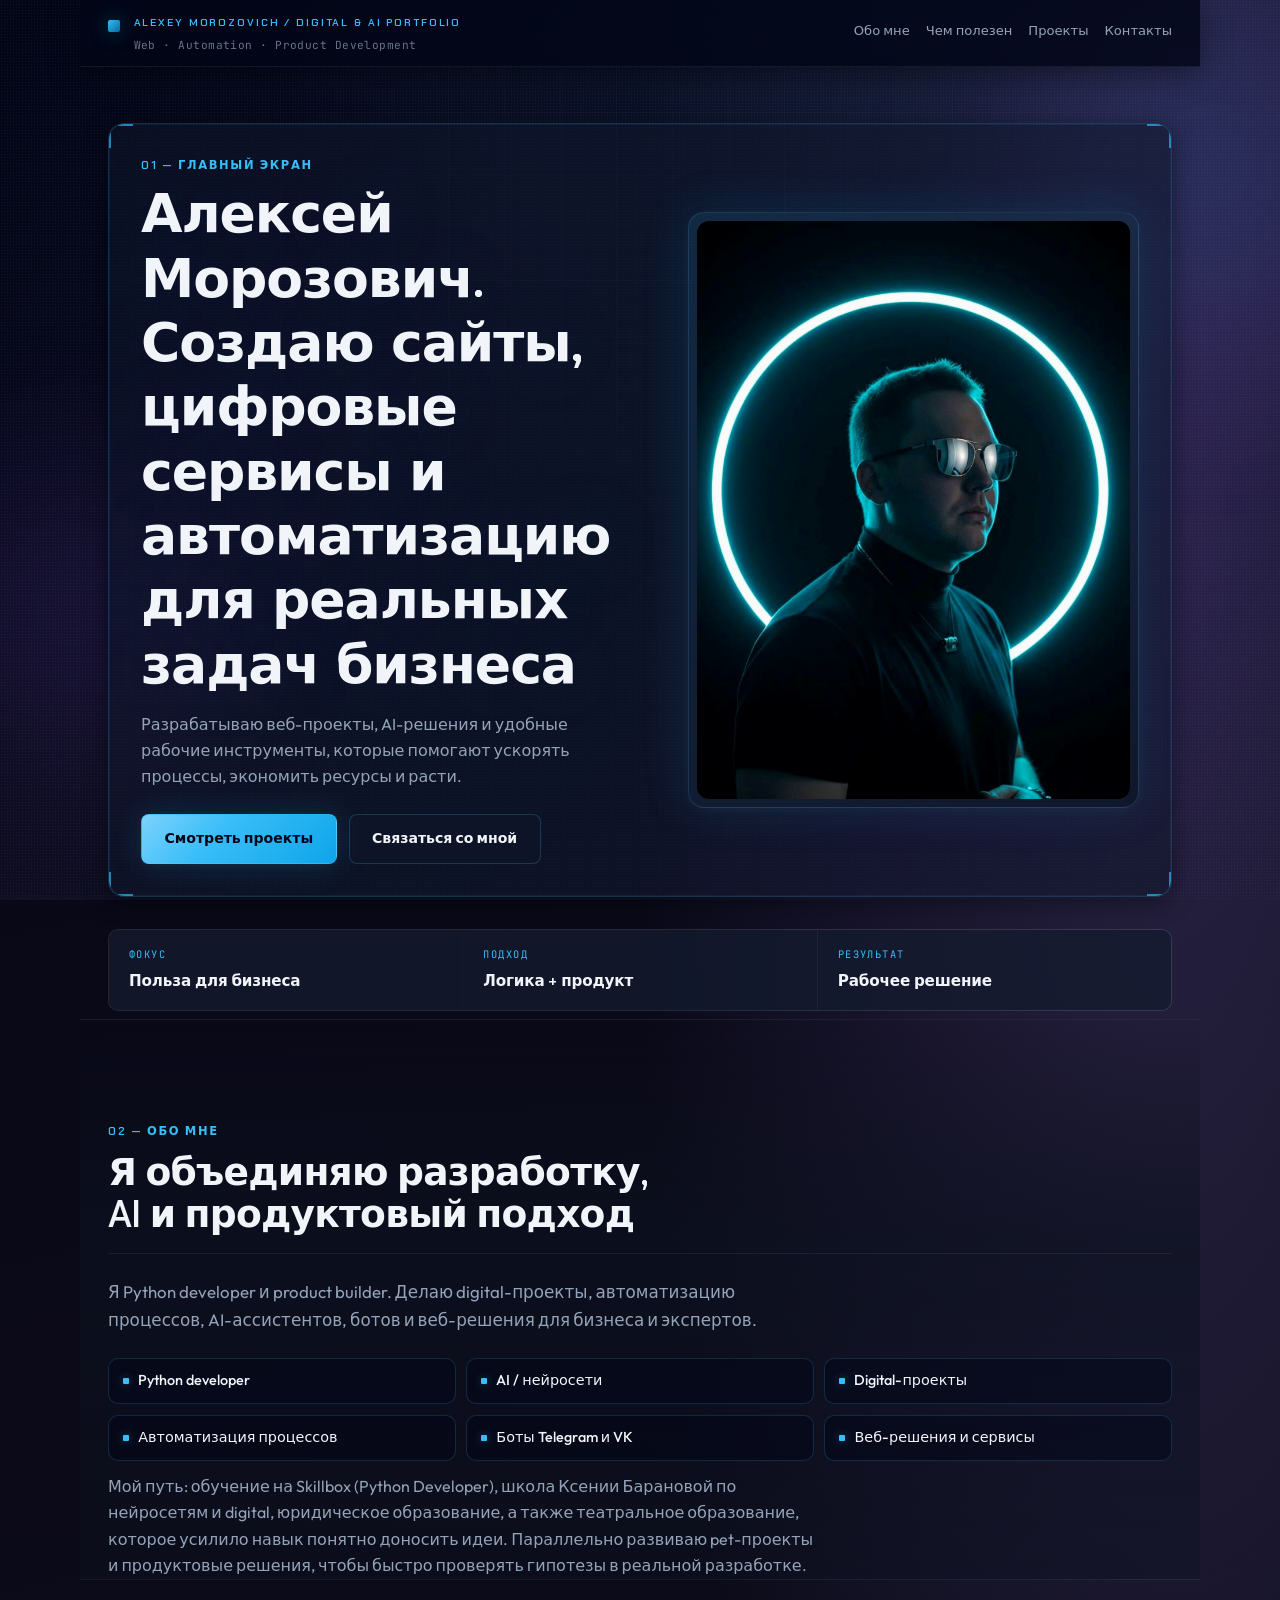
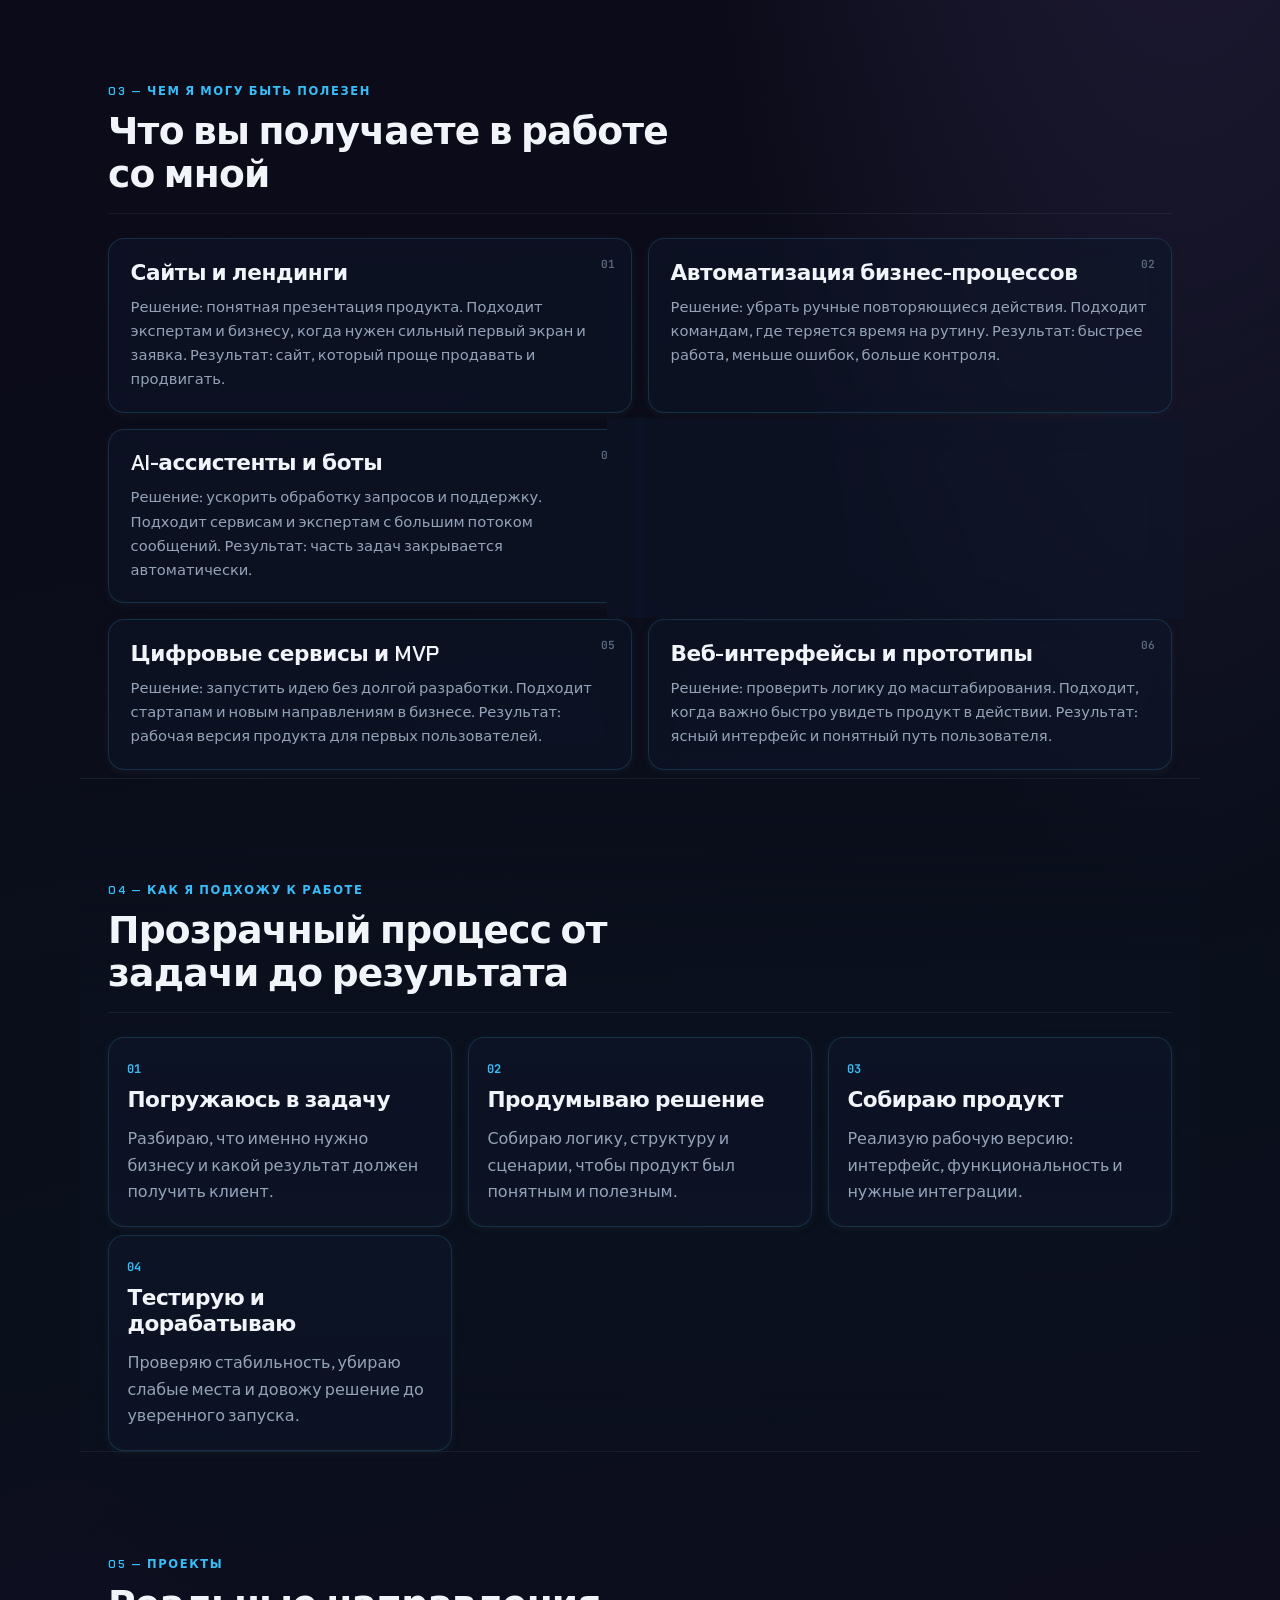
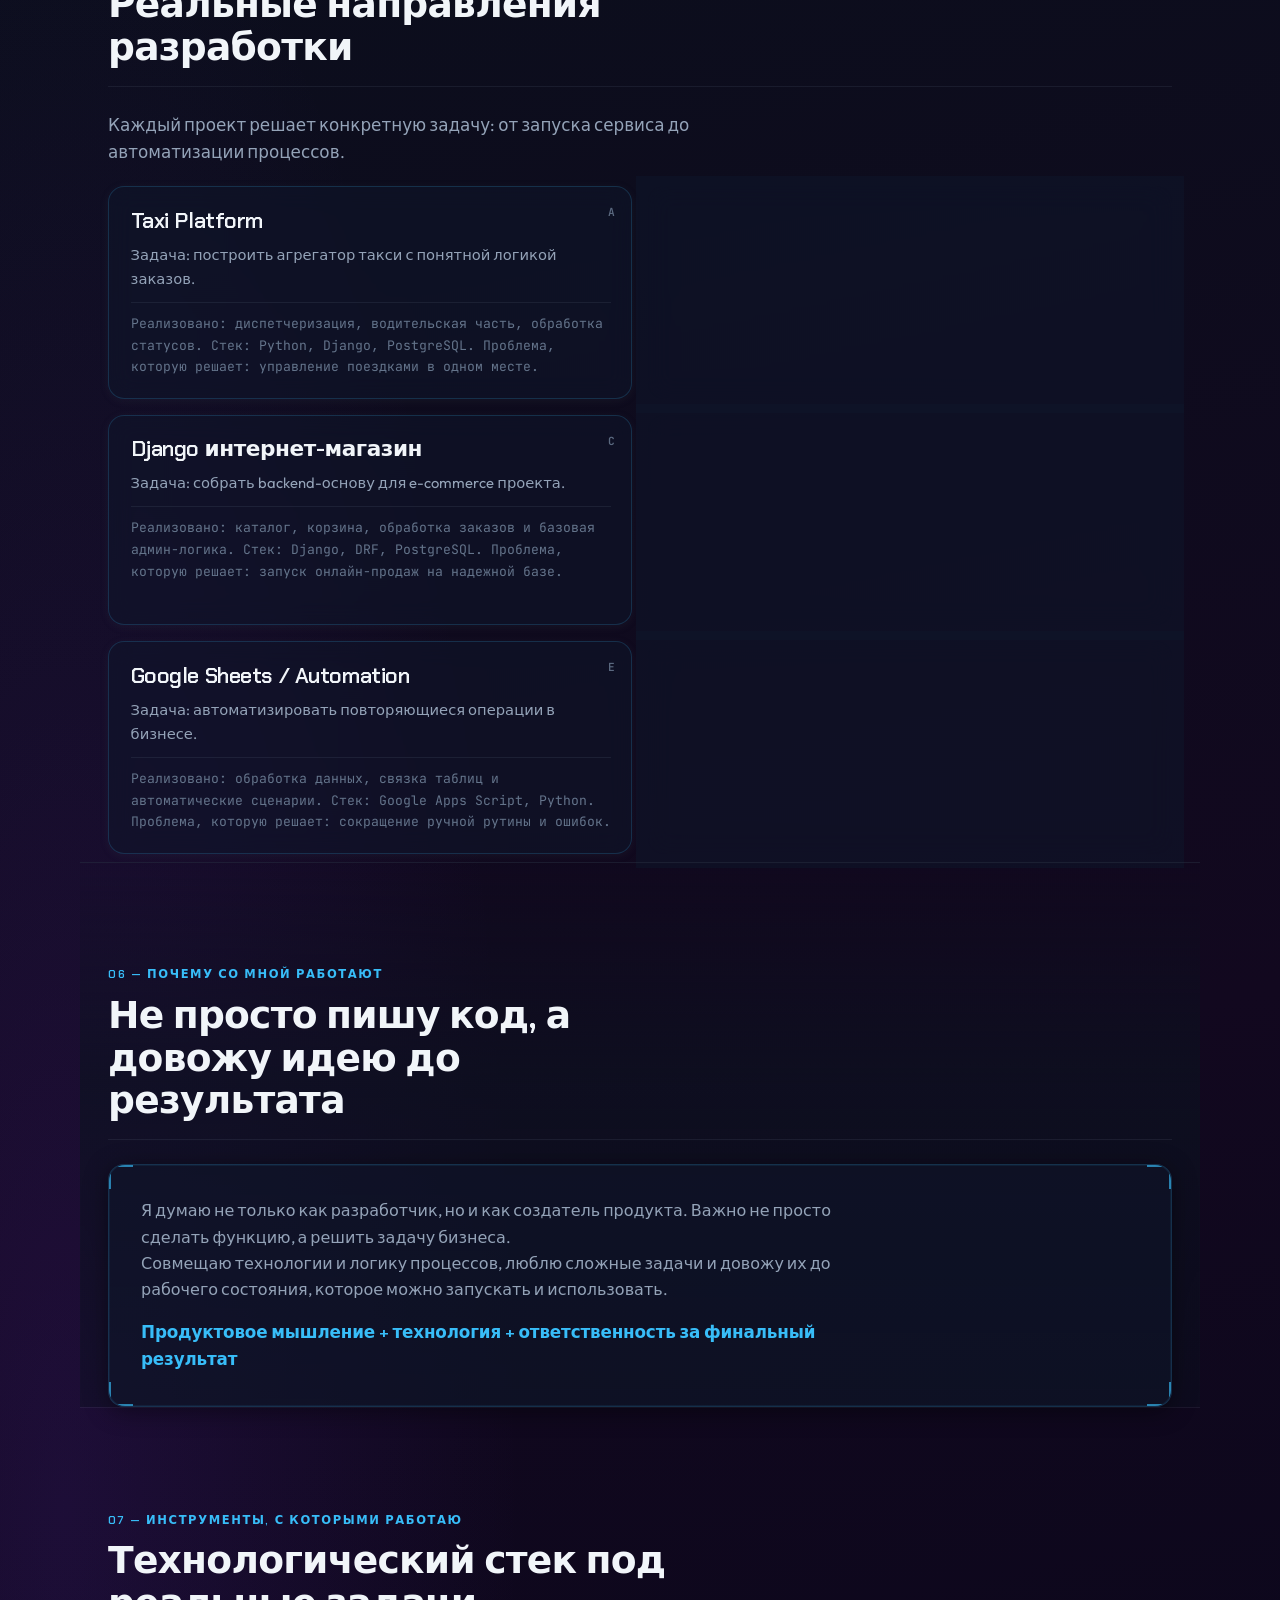
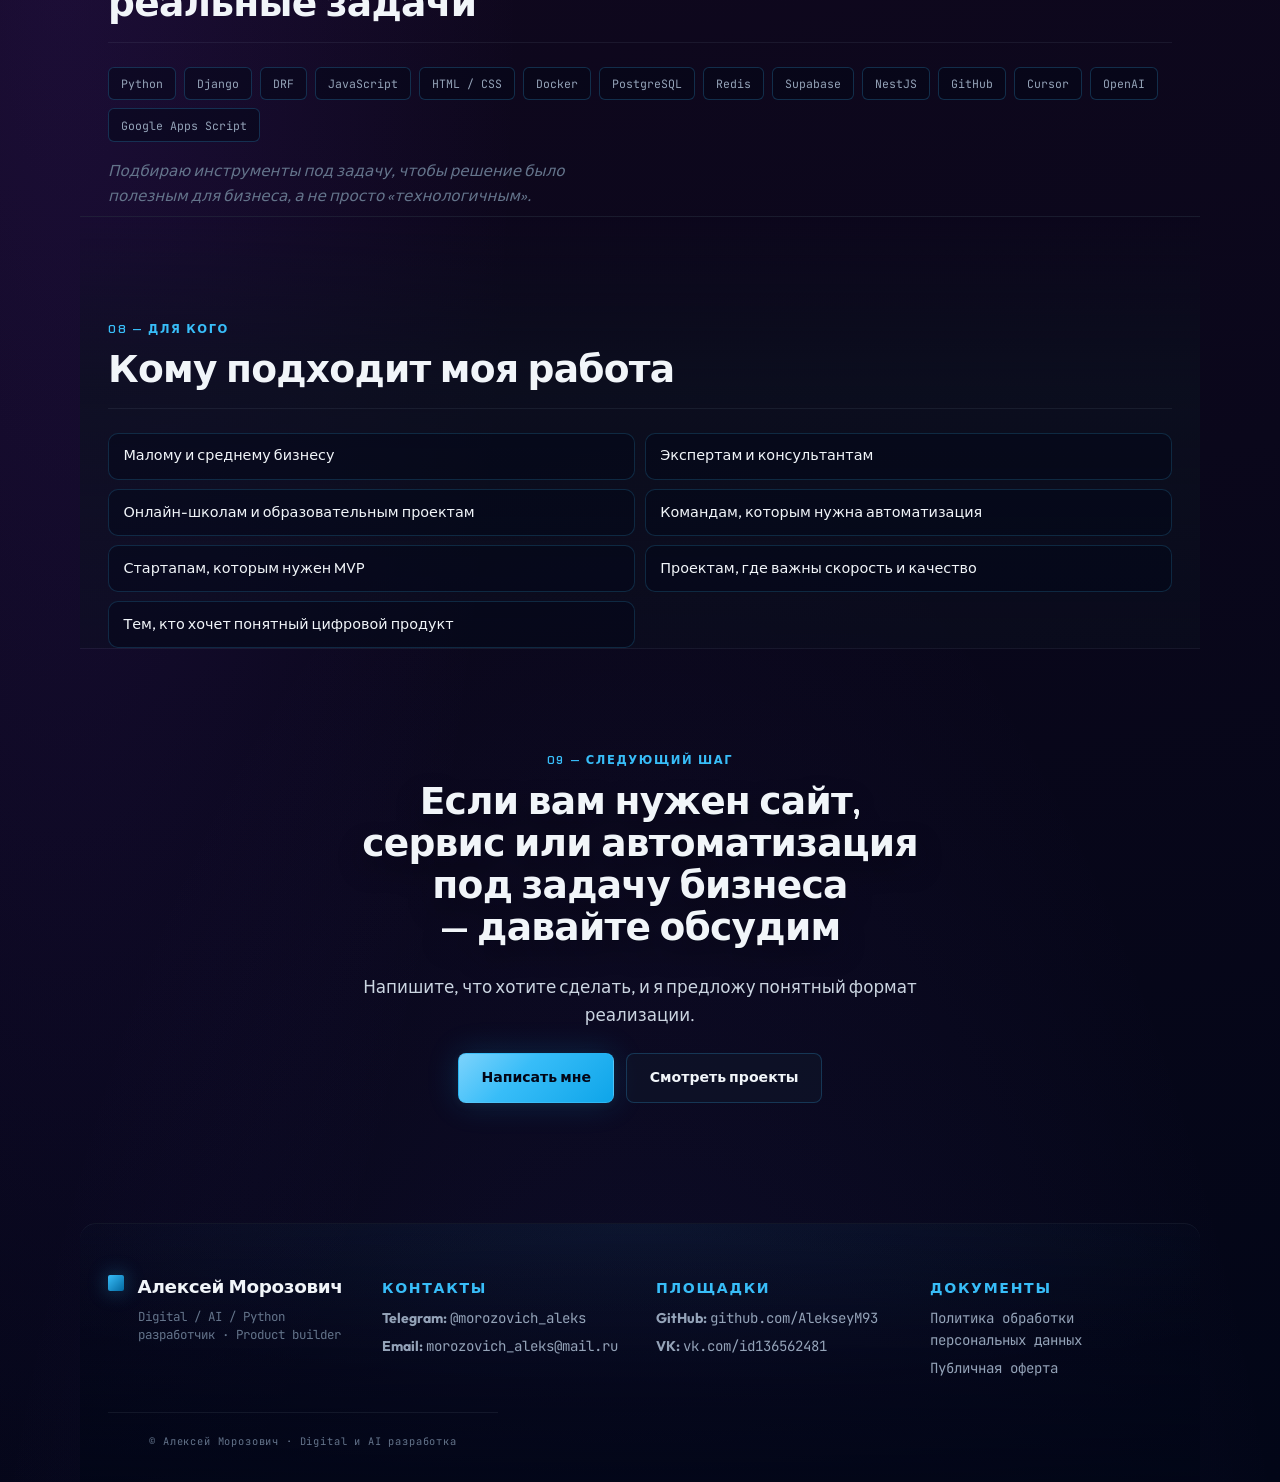
==== commit c747ebdf: "добавлены юрдокументы и ссылки на них Созданы страницы политики персональных данных и публичной офер" ====
--- a/index.html
+++ b/index.html
@@ -297,6 +297,11 @@
         <p class="footer-col__title">Площадки</p>
         <p><strong>GitHub:</strong> <a class="footer-link" href="https://github.com/AlekseyM93" target="_blank" rel="noopener noreferrer">github.com/AlekseyM93</a></p>
         <p><strong>VK:</strong> <a class="footer-link" href="https://vk.com/id136562481" target="_blank" rel="noopener noreferrer">vk.com/id136562481</a></p>
+      </div>
+      <div class="footer-col">
+        <p class="footer-col__title">Документы</p>
+        <p><a class="footer-link" href="policy.html">Политика обработки персональных данных</a></p>
+        <p><a class="footer-link" href="offer.html">Публичная оферта</a></p>
       </div>
     </div>
     <p class="site-footer__bar">© Алексей Морозович · Digital и AI разработка</p>
@@ -327,7 +332,12 @@
           </div>
           <label class="contact-form__consent">
             <input id="contact-consent" name="consent" type="checkbox" value="yes" required>
-            <span>Даю согласие на обработку моих персональных данных</span>
+            <span>
+              Даю согласие на обработку моих персональных данных и принимаю условия
+              <a class="contact-form__legal-link" href="policy.html" target="_blank" rel="noopener noreferrer">Политики обработки персональных данных</a>
+              и
+              <a class="contact-form__legal-link" href="offer.html" target="_blank" rel="noopener noreferrer">Публичной оферты</a>.
+            </span>
           </label>
           <button type="submit" class="btn btn-solid contact-form__submit">Отправить</button>
         </form>
--- a/styles.css
+++ b/styles.css
@@ -791,6 +791,24 @@
   cursor: pointer;
 }
 
+.contact-form__legal-link {
+  color: var(--accent);
+  text-decoration: none;
+  border-bottom: 1px solid rgba(56, 189, 248, 0.4);
+  transition: color 0.2s ease, border-color 0.2s ease;
+}
+
+.contact-form__legal-link:hover {
+  color: #7dd3fc;
+  border-bottom-color: #7dd3fc;
+}
+
+.contact-form__legal-link:focus-visible {
+  outline: 2px solid var(--accent);
+  outline-offset: 2px;
+  border-radius: 2px;
+}
+
 .contact-form__submit {
   margin-top: 0.35rem;
   width: 100%;
@@ -1310,7 +1328,7 @@
 
 .site-footer__grid {
   display: grid;
-  grid-template-columns: repeat(3, minmax(0, 1fr));
+  grid-template-columns: repeat(4, minmax(0, 1fr));
   gap: 2rem;
   align-items: start;
 }
@@ -1386,6 +1404,80 @@
   text-align: center;
 }
 
+/* ——— Юридические страницы ——— */
+.legal-page {
+  min-height: 100vh;
+}
+
+.legal-page__main {
+  position: relative;
+  z-index: 2;
+  max-width: var(--max-width);
+  margin: 0 auto;
+  padding: clamp(2rem, 6vw, 4rem) var(--space-gutter);
+}
+
+.legal-doc {
+  position: relative;
+  padding: clamp(1.25rem, 4vw, 2rem);
+  border: 1px solid var(--card-border);
+  border-radius: var(--radius-lg);
+  background: linear-gradient(150deg, rgba(15, 23, 42, 0.92), rgba(2, 6, 23, 0.86));
+  box-shadow: var(--shadow-panel);
+}
+
+.legal-doc__back {
+  display: inline-block;
+  margin-bottom: 1rem;
+  font-size: 0.86rem;
+  color: var(--accent);
+  text-decoration: none;
+  border-bottom: 1px solid transparent;
+  transition: border-color 0.2s ease;
+}
+
+.legal-doc__back:hover {
+  border-bottom-color: rgba(56, 189, 248, 0.45);
+}
+
+.legal-doc h1 {
+  font-size: clamp(1.5rem, 3.6vw, 2.2rem);
+  margin: 0.25rem 0 0.5rem;
+}
+
+.legal-doc h2 {
+  font-size: clamp(1.05rem, 2.4vw, 1.35rem);
+  margin: 1.5rem 0 0.5rem;
+  color: var(--text);
+}
+
+.legal-doc p,
+.legal-doc li {
+  color: var(--text-secondary);
+  line-height: 1.7;
+  max-width: none;
+}
+
+.legal-doc ul {
+  margin: 0.5rem 0 0;
+  padding-left: 1.2rem;
+}
+
+.legal-doc a {
+  color: var(--accent);
+}
+
+.legal-doc a:hover {
+  color: #7dd3fc;
+}
+
+.legal-doc__date {
+  margin-top: 0;
+  color: var(--muted);
+  font-family: var(--font-mono);
+  font-size: 0.78rem;
+}
+
 /* ——— Адаптив ——— */
 @media (max-width: 980px) {
   .hero__inner {
@@ -1410,7 +1502,7 @@
   }
 
   .site-footer__grid {
-    grid-template-columns: 1fr;
+    grid-template-columns: repeat(2, minmax(0, 1fr));
     gap: 1.75rem;
   }
 
@@ -1429,6 +1521,10 @@
 
   .section {
     padding-top: clamp(2.75rem, 7vw, 4rem);
+  }
+
+  .site-footer__grid {
+    grid-template-columns: 1fr;
   }
 }
 
